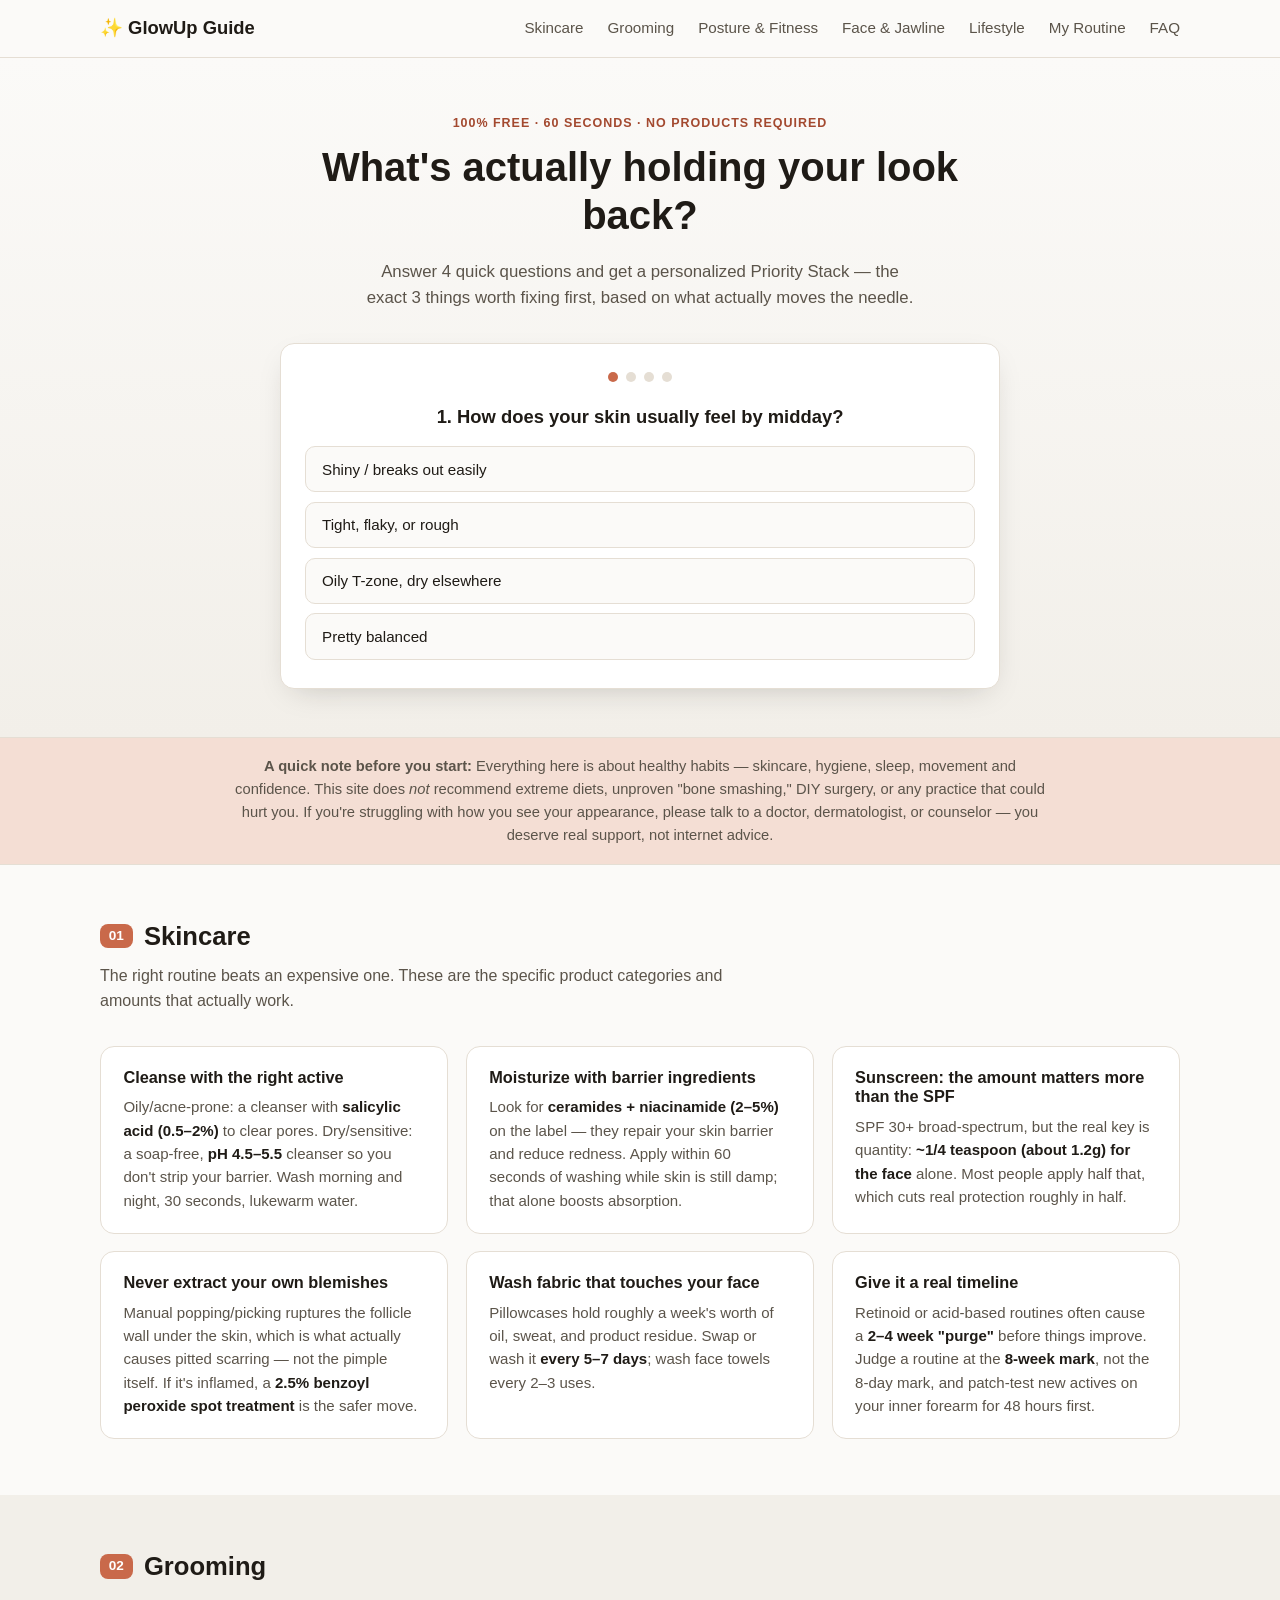
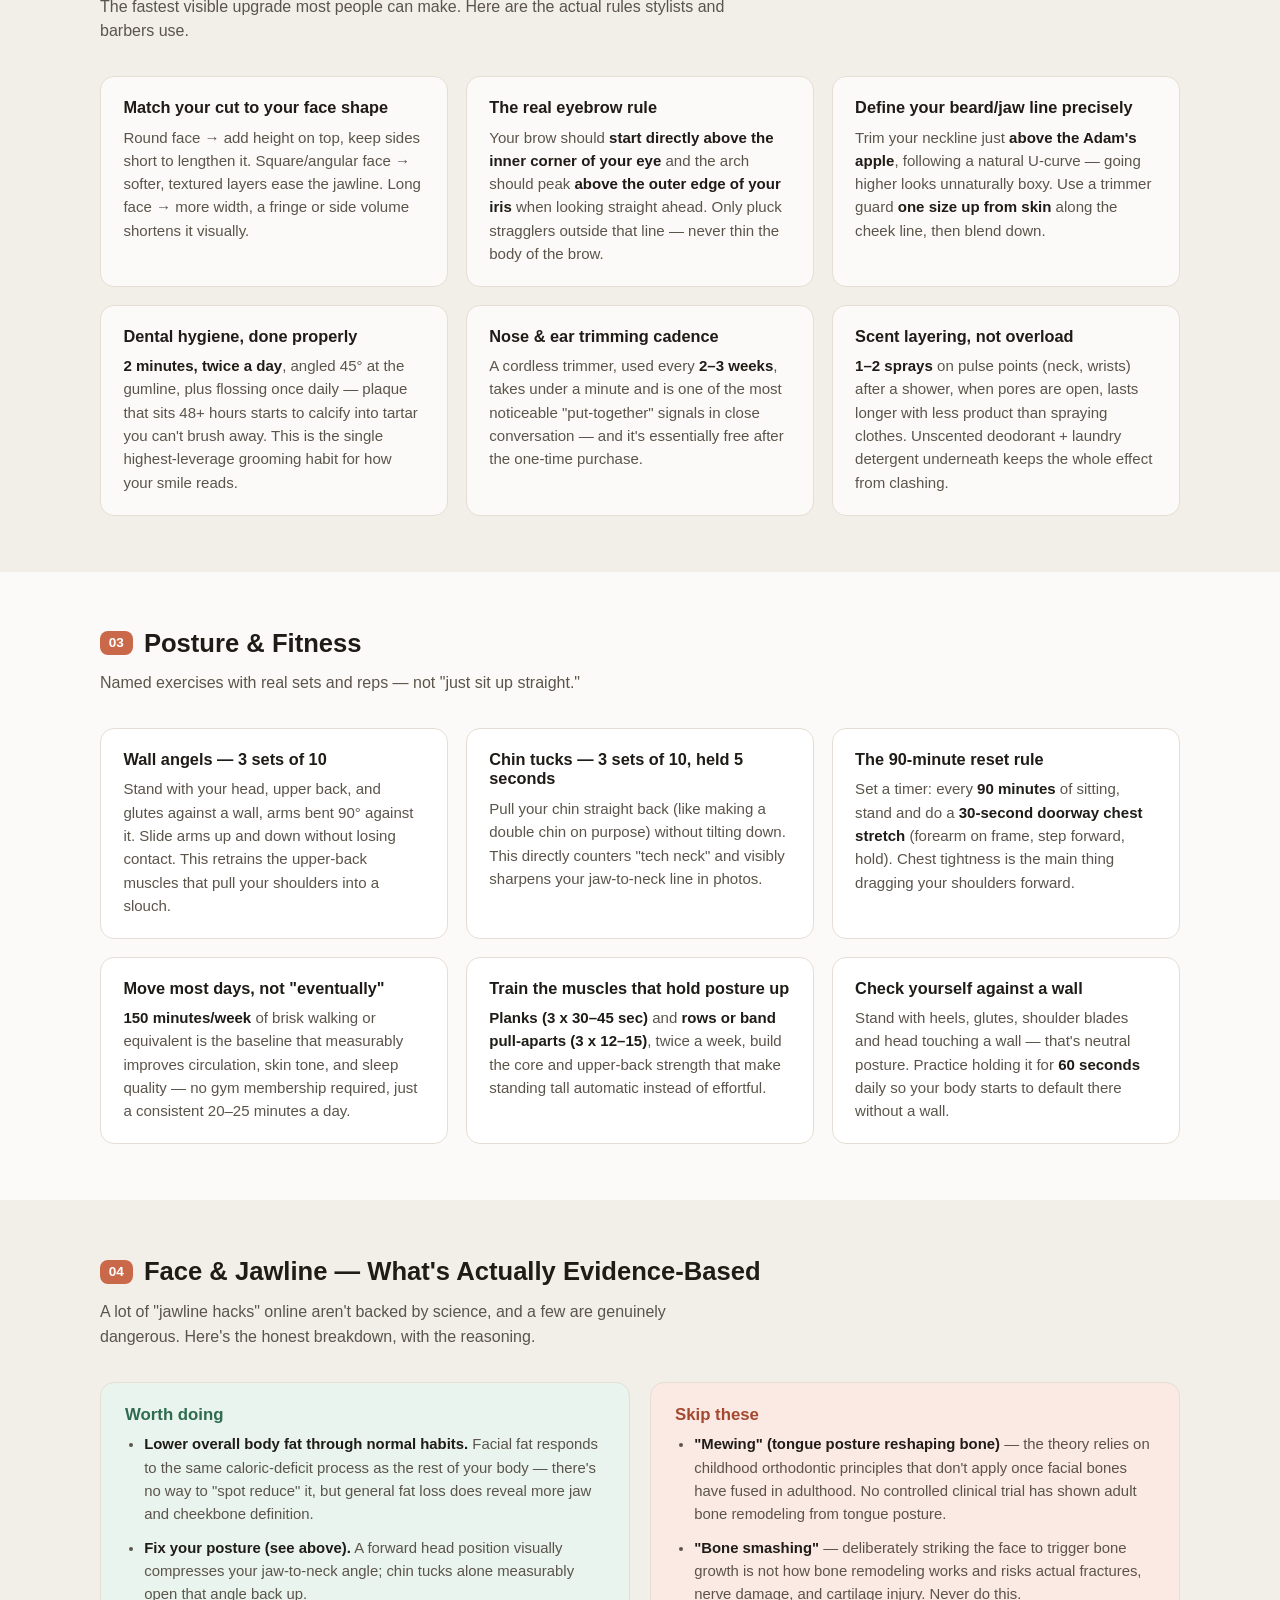
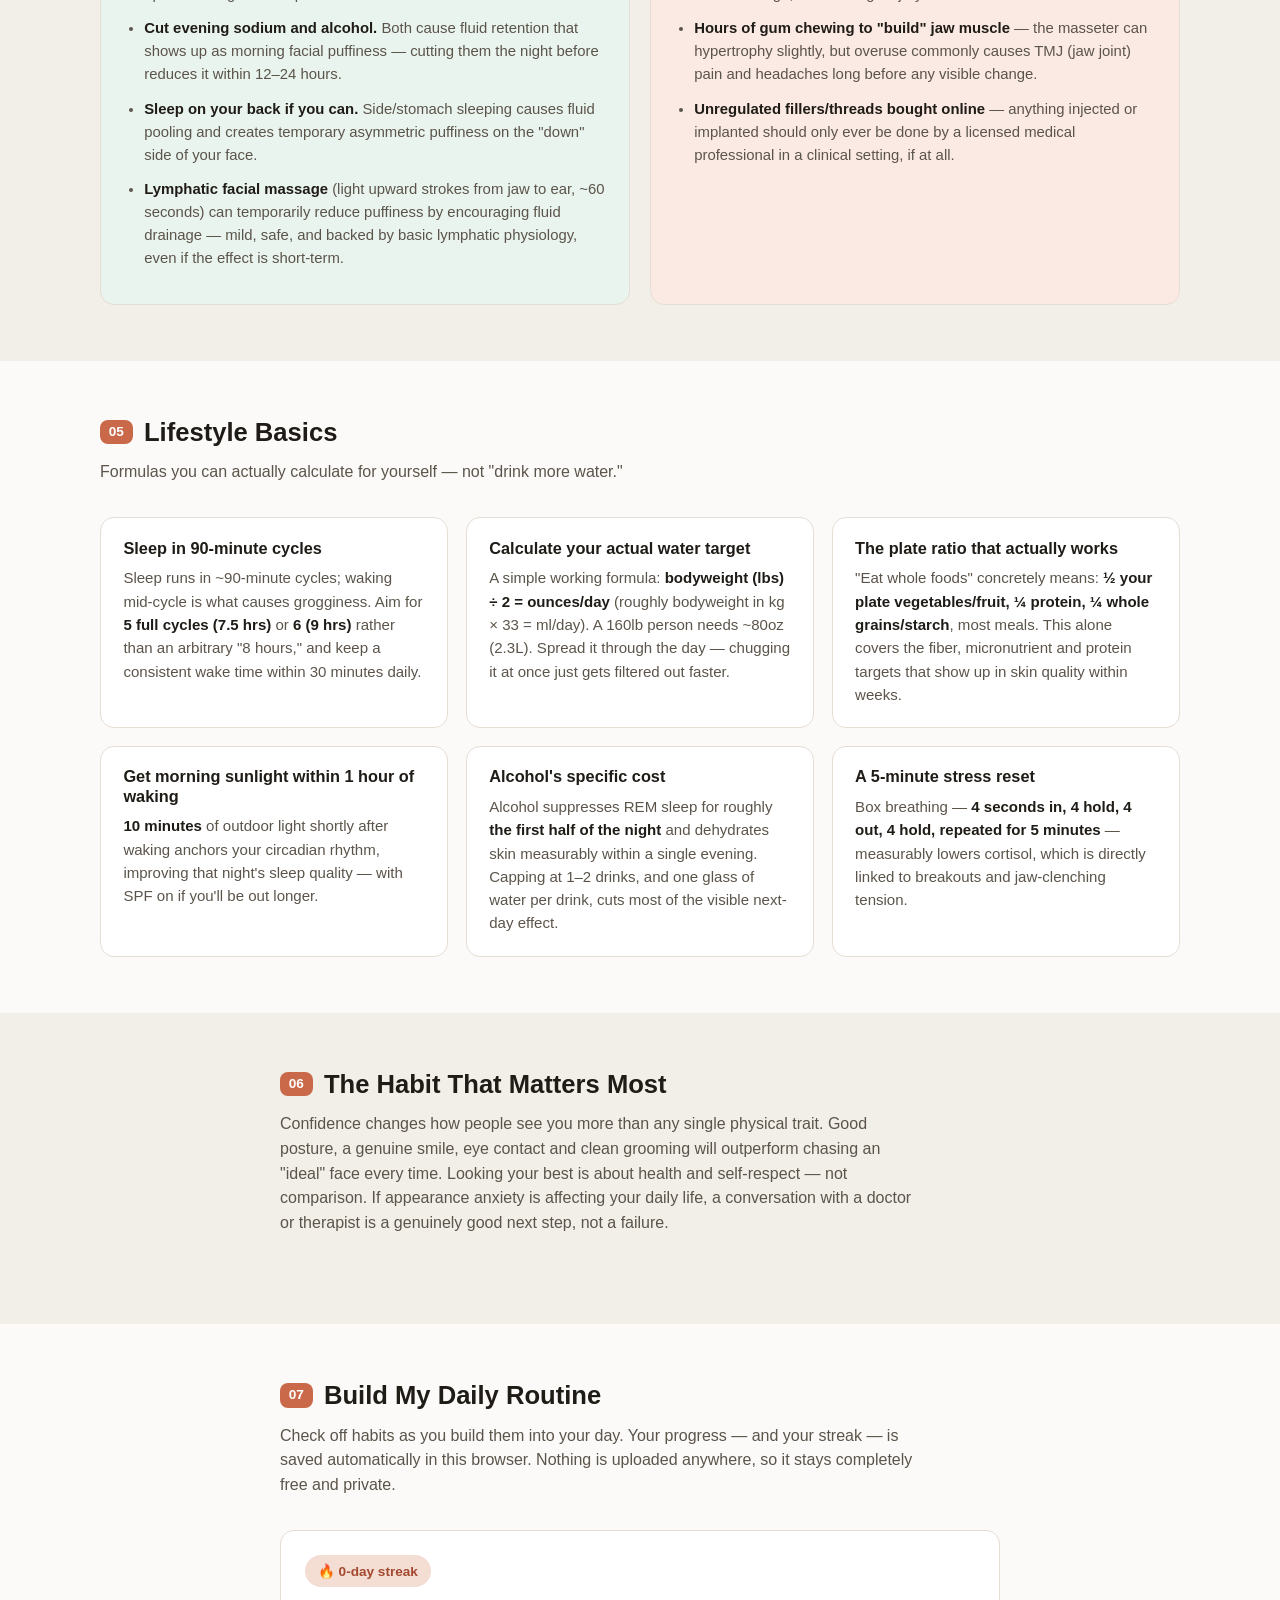
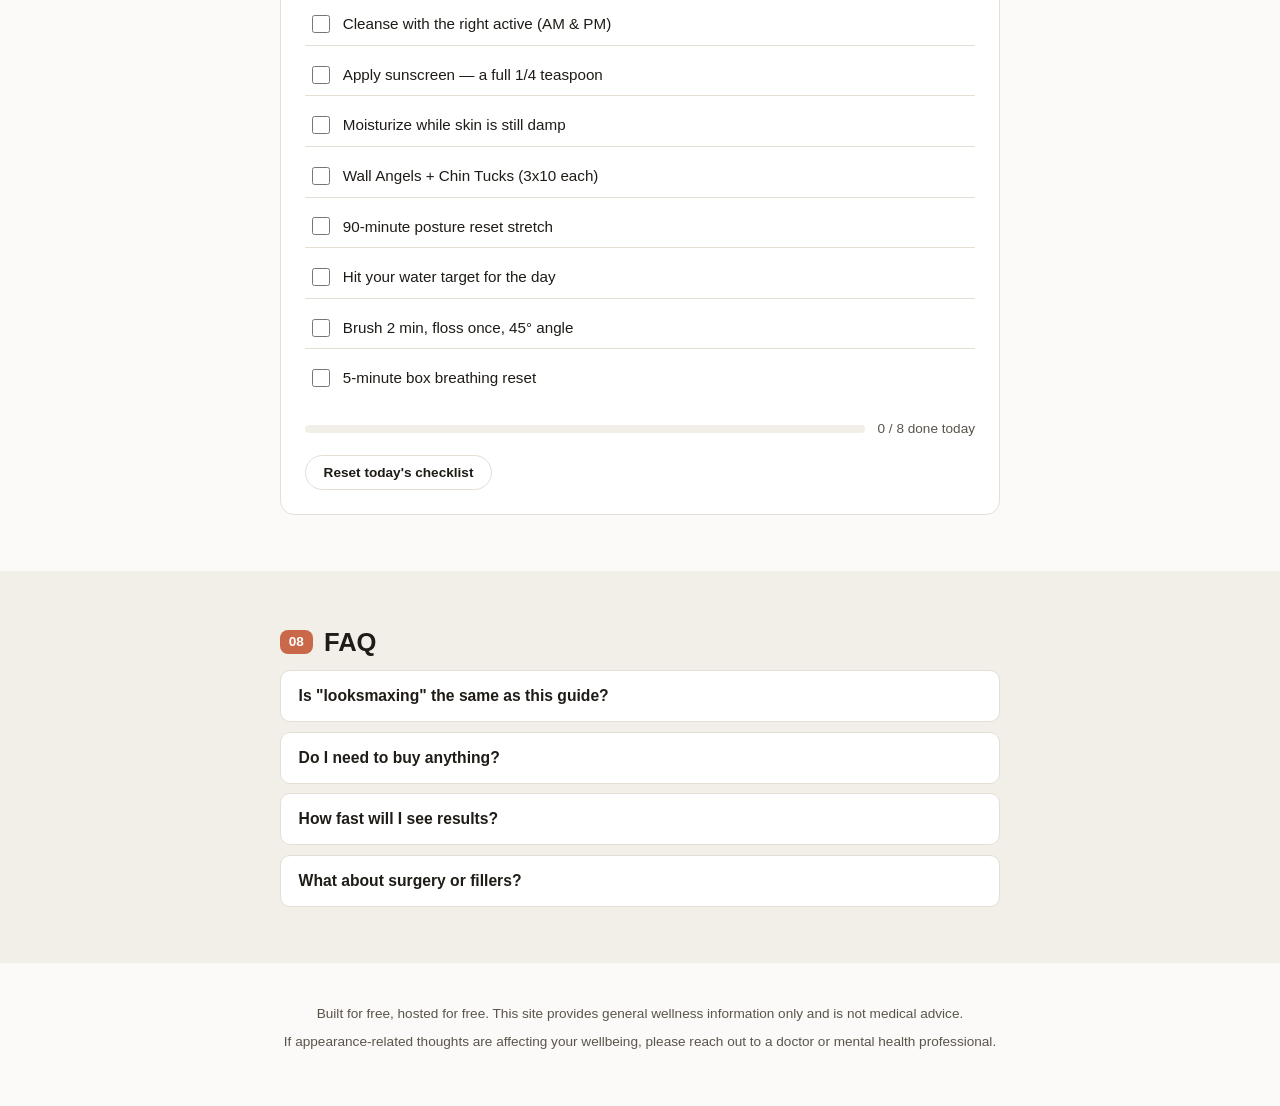
==== index.html @ e0a56abf "Add free looksmaxing/self-improvement website Static site (no build step, no backend, no paid depend" ====
<!DOCTYPE html>
<html lang="en">
<head>
<meta charset="UTF-8">
<meta name="viewport" content="width=device-width, initial-scale=1.0">
<title>GlowUp Guide — Free, Evidence-Based Looksmaxing</title>
<meta name="description" content="A free, evidence-based guide to looking and feeling your best: specific skincare, grooming, posture, fitness and lifestyle protocols — no products or purchases required.">
<link rel="icon" href="data:image/svg+xml,<svg xmlns=%22http://www.w3.org/2000/svg%22 viewBox=%220 0 100 100%22><text y=%22.9em%22 font-size=%2290%22>✨</text></svg>">
<link rel="stylesheet" href="styles.css">
</head>
<body>

<header class="site-header">
  <nav class="nav-wrap">
    <a href="#top" class="brand">✨ GlowUp Guide</a>
    <button class="nav-toggle" id="navToggle" aria-label="Toggle menu" aria-expanded="false">
      <span></span><span></span><span></span>
    </button>
    <ul class="nav-links" id="navLinks">
      <li><a href="#skincare">Skincare</a></li>
      <li><a href="#grooming">Grooming</a></li>
      <li><a href="#fitness">Posture &amp; Fitness</a></li>
      <li><a href="#face">Face &amp; Jawline</a></li>
      <li><a href="#lifestyle">Lifestyle</a></li>
      <li><a href="#routine">My Routine</a></li>
      <li><a href="#faq">FAQ</a></li>
    </ul>
  </nav>
</header>

<main id="top">

  <!-- HOOK: interactive assessment, first thing visitors see -->
  <section class="hero">
    <div class="hero-inner">
      <p class="eyebrow">100% free · 60 seconds · no products required</p>
      <h1>What's actually holding your look back?</h1>
      <p class="lead">
        Answer 4 quick questions and get a personalized Priority Stack — the exact
        3 things worth fixing first, based on what actually moves the needle.
      </p>

      <div class="quiz-card" id="quizCard">

        <div id="quizQuestions">
          <div class="quiz-progress" id="quizProgress">
            <span class="dot" data-dot="0"></span>
            <span class="dot" data-dot="1"></span>
            <span class="dot" data-dot="2"></span>
            <span class="dot" data-dot="3"></span>
          </div>

          <div class="quiz-question" data-q="0">
            <h2>1. How does your skin usually feel by midday?</h2>
            <div class="quiz-options" data-key="skin">
              <button data-value="oily">Shiny / breaks out easily</button>
              <button data-value="dry">Tight, flaky, or rough</button>
              <button data-value="combo">Oily T-zone, dry elsewhere</button>
              <button data-value="normal">Pretty balanced</button>
            </div>
          </div>

          <div class="quiz-question hidden" data-q="1">
            <h2>2. What bugs you most when you see a photo of yourself?</h2>
            <div class="quiz-options" data-key="concern">
              <button data-value="skin">My skin texture / breakouts</button>
              <button data-value="posture">My posture / how I'm standing</button>
              <button data-value="grooming">My hair, brows, or facial hair</button>
              <button data-value="energy">I just look tired</button>
            </div>
          </div>

          <div class="quiz-question hidden" data-q="2">
            <h2>3. Average hours of sleep on a normal night?</h2>
            <div class="quiz-options" data-key="sleep">
              <button data-value="low">Under 6</button>
              <button data-value="mid">6–7</button>
              <button data-value="good">7–9</button>
              <button data-value="over">9+</button>
            </div>
          </div>

          <div class="quiz-question hidden" data-q="3">
            <h2>4. How much plain water do you drink daily?</h2>
            <div class="quiz-options" data-key="water">
              <button data-value="low">Barely any / mostly coffee &amp; soda</button>
              <button data-value="mid">A few glasses</button>
              <button data-value="good">Around 2–3 liters</button>
              <button data-value="unsure">Honestly not sure</button>
            </div>
          </div>
        </div>

        <div class="quiz-result hidden" id="quizResult">
          <p class="eyebrow">Your Priority Stack</p>
          <h2 id="resultHeadline">Here's where to start</h2>
          <ol id="resultList" class="result-list"></ol>
          <div class="hero-actions">
            <button class="btn btn-ghost small" id="retakeQuiz">Retake assessment</button>
          </div>
        </div>

      </div>
    </div>
  </section>

  <section class="safety-banner">
    <div class="safety-inner">
      <strong>A quick note before you start:</strong>
      Everything here is about healthy habits — skincare, hygiene, sleep, movement and confidence.
      This site does <em>not</em> recommend extreme diets, unproven "bone smashing," DIY surgery,
      or any practice that could hurt you. If you're struggling with how you see your appearance,
      please talk to a doctor, dermatologist, or counselor — you deserve real support, not internet advice.
    </div>
  </section>

  <section class="category" id="skincare">
    <div class="category-inner">
      <h2><span class="tag">01</span> Skincare</h2>
      <p class="category-intro">The right routine beats an expensive one. These are the specific product categories and amounts that actually work.</p>
      <div class="card-grid">
        <article class="card">
          <h3>Cleanse with the right active</h3>
          <p>Oily/acne-prone: a cleanser with <strong>salicylic acid (0.5–2%)</strong> to clear pores. Dry/sensitive: a soap-free, <strong>pH 4.5–5.5</strong> cleanser so you don't strip your barrier. Wash morning and night, 30 seconds, lukewarm water.</p>
        </article>
        <article class="card">
          <h3>Moisturize with barrier ingredients</h3>
          <p>Look for <strong>ceramides + niacinamide (2–5%)</strong> on the label — they repair your skin barrier and reduce redness. Apply within 60 seconds of washing while skin is still damp; that alone boosts absorption.</p>
        </article>
        <article class="card">
          <h3>Sunscreen: the amount matters more than the SPF</h3>
          <p>SPF 30+ broad-spectrum, but the real key is quantity: <strong>~1/4 teaspoon (about 1.2g) for the face</strong> alone. Most people apply half that, which cuts real protection roughly in half.</p>
        </article>
        <article class="card">
          <h3>Never extract your own blemishes</h3>
          <p>Manual popping/picking ruptures the follicle wall under the skin, which is what actually causes pitted scarring — not the pimple itself. If it's inflamed, a <strong>2.5% benzoyl peroxide spot treatment</strong> is the safer move.</p>
        </article>
        <article class="card">
          <h3>Wash fabric that touches your face</h3>
          <p>Pillowcases hold roughly a week's worth of oil, sweat, and product residue. Swap or wash it <strong>every 5–7 days</strong>; wash face towels every 2–3 uses.</p>
        </article>
        <article class="card">
          <h3>Give it a real timeline</h3>
          <p>Retinoid or acid-based routines often cause a <strong>2–4 week "purge"</strong> before things improve. Judge a routine at the <strong>8-week mark</strong>, not the 8-day mark, and patch-test new actives on your inner forearm for 48 hours first.</p>
        </article>
      </div>
    </div>
  </section>

  <section class="category alt" id="grooming">
    <div class="category-inner">
      <h2><span class="tag">02</span> Grooming</h2>
      <p class="category-intro">The fastest visible upgrade most people can make. Here are the actual rules stylists and barbers use.</p>
      <div class="card-grid">
        <article class="card">
          <h3>Match your cut to your face shape</h3>
          <p>Round face → add height on top, keep sides short to lengthen it. Square/angular face → softer, textured layers ease the jawline. Long face → more width, a fringe or side volume shortens it visually.</p>
        </article>
        <article class="card">
          <h3>The real eyebrow rule</h3>
          <p>Your brow should <strong>start directly above the inner corner of your eye</strong> and the arch should peak <strong>above the outer edge of your iris</strong> when looking straight ahead. Only pluck stragglers outside that line — never thin the body of the brow.</p>
        </article>
        <article class="card">
          <h3>Define your beard/jaw line precisely</h3>
          <p>Trim your neckline just <strong>above the Adam's apple</strong>, following a natural U-curve — going higher looks unnaturally boxy. Use a trimmer guard <strong>one size up from skin</strong> along the cheek line, then blend down.</p>
        </article>
        <article class="card">
          <h3>Dental hygiene, done properly</h3>
          <p><strong>2 minutes, twice a day</strong>, angled 45° at the gumline, plus flossing once daily — plaque that sits 48+ hours starts to calcify into tartar you can't brush away. This is the single highest-leverage grooming habit for how your smile reads.</p>
        </article>
        <article class="card">
          <h3>Nose &amp; ear trimming cadence</h3>
          <p>A cordless trimmer, used every <strong>2–3 weeks</strong>, takes under a minute and is one of the most noticeable "put-together" signals in close conversation — and it's essentially free after the one-time purchase.</p>
        </article>
        <article class="card">
          <h3>Scent layering, not overload</h3>
          <p><strong>1–2 sprays</strong> on pulse points (neck, wrists) after a shower, when pores are open, lasts longer with less product than spraying clothes. Unscented deodorant + laundry detergent underneath keeps the whole effect from clashing.</p>
        </article>
      </div>
    </div>
  </section>

  <section class="category" id="fitness">
    <div class="category-inner">
      <h2><span class="tag">03</span> Posture &amp; Fitness</h2>
      <p class="category-intro">Named exercises with real sets and reps — not "just sit up straight."</p>
      <div class="card-grid">
        <article class="card">
          <h3>Wall angels — 3 sets of 10</h3>
          <p>Stand with your head, upper back, and glutes against a wall, arms bent 90° against it. Slide arms up and down without losing contact. This retrains the upper-back muscles that pull your shoulders into a slouch.</p>
        </article>
        <article class="card">
          <h3>Chin tucks — 3 sets of 10, held 5 seconds</h3>
          <p>Pull your chin straight back (like making a double chin on purpose) without tilting down. This directly counters "tech neck" and visibly sharpens your jaw-to-neck line in photos.</p>
        </article>
        <article class="card">
          <h3>The 90-minute reset rule</h3>
          <p>Set a timer: every <strong>90 minutes</strong> of sitting, stand and do a <strong>30-second doorway chest stretch</strong> (forearm on frame, step forward, hold). Chest tightness is the main thing dragging your shoulders forward.</p>
        </article>
        <article class="card">
          <h3>Move most days, not "eventually"</h3>
          <p><strong>150 minutes/week</strong> of brisk walking or equivalent is the baseline that measurably improves circulation, skin tone, and sleep quality — no gym membership required, just a consistent 20–25 minutes a day.</p>
        </article>
        <article name="core" class="card">
          <h3>Train the muscles that hold posture up</h3>
          <p><strong>Planks (3 x 30–45 sec)</strong> and <strong>rows or band pull-aparts (3 x 12–15)</strong>, twice a week, build the core and upper-back strength that make standing tall automatic instead of effortful.</p>
        </article>
        <article class="card">
          <h3>Check yourself against a wall</h3>
          <p>Stand with heels, glutes, shoulder blades and head touching a wall — that's neutral posture. Practice holding it for <strong>60 seconds</strong> daily so your body starts to default there without a wall.</p>
        </article>
      </div>
    </div>
  </section>

  <section class="category alt" id="face">
    <div class="category-inner">
      <h2><span class="tag">04</span> Face &amp; Jawline — What's Actually Evidence-Based</h2>
      <p class="category-intro">
        A lot of "jawline hacks" online aren't backed by science, and a few are genuinely dangerous. Here's the honest breakdown, with the reasoning.
      </p>
      <div class="two-col">
        <div class="pane good">
          <h3>Worth doing</h3>
          <ul>
            <li><strong>Lower overall body fat through normal habits.</strong> Facial fat responds to the same caloric-deficit process as the rest of your body — there's no way to "spot reduce" it, but general fat loss does reveal more jaw and cheekbone definition.</li>
            <li><strong>Fix your posture (see above).</strong> A forward head position visually compresses your jaw-to-neck angle; chin tucks alone measurably open that angle back up.</li>
            <li><strong>Cut evening sodium and alcohol.</strong> Both cause fluid retention that shows up as morning facial puffiness — cutting them the night before reduces it within 12–24 hours.</li>
            <li><strong>Sleep on your back if you can.</strong> Side/stomach sleeping causes fluid pooling and creates temporary asymmetric puffiness on the "down" side of your face.</li>
            <li><strong>Lymphatic facial massage</strong> (light upward strokes from jaw to ear, ~60 seconds) can temporarily reduce puffiness by encouraging fluid drainage — mild, safe, and backed by basic lymphatic physiology, even if the effect is short-term.</li>
          </ul>
        </div>
        <div class="pane caution">
          <h3>Skip these</h3>
          <ul>
            <li><strong>"Mewing" (tongue posture reshaping bone)</strong> — the theory relies on childhood orthodontic principles that don't apply once facial bones have fused in adulthood. No controlled clinical trial has shown adult bone remodeling from tongue posture.</li>
            <li><strong>"Bone smashing"</strong> — deliberately striking the face to trigger bone growth is not how bone remodeling works and risks actual fractures, nerve damage, and cartilage injury. Never do this.</li>
            <li><strong>Hours of gum chewing to "build" jaw muscle</strong> — the masseter can hypertrophy slightly, but overuse commonly causes TMJ (jaw joint) pain and headaches long before any visible change.</li>
            <li><strong>Unregulated fillers/threads bought online</strong> — anything injected or implanted should only ever be done by a licensed medical professional in a clinical setting, if at all.</li>
          </ul>
        </div>
      </div>
    </div>
  </section>

  <section class="category" id="lifestyle">
    <div class="category-inner">
      <h2><span class="tag">05</span> Lifestyle Basics</h2>
      <p class="category-intro">Formulas you can actually calculate for yourself — not "drink more water."</p>
      <div class="card-grid">
        <article class="card">
          <h3>Sleep in 90-minute cycles</h3>
          <p>Sleep runs in ~90-minute cycles; waking mid-cycle is what causes grogginess. Aim for <strong>5 full cycles (7.5 hrs)</strong> or <strong>6 (9 hrs)</strong> rather than an arbitrary "8 hours," and keep a consistent wake time within 30 minutes daily.</p>
        </article>
        <article class="card">
          <h3>Calculate your actual water target</h3>
          <p>A simple working formula: <strong>bodyweight (lbs) ÷ 2 = ounces/day</strong> (roughly bodyweight in kg × 33 = ml/day). A 160lb person needs ~80oz (2.3L). Spread it through the day — chugging it at once just gets filtered out faster.</p>
        </article>
        <article class="card">
          <h3>The plate ratio that actually works</h3>
          <p>"Eat whole foods" concretely means: <strong>½ your plate vegetables/fruit, ¼ protein, ¼ whole grains/starch</strong>, most meals. This alone covers the fiber, micronutrient and protein targets that show up in skin quality within weeks.</p>
        </article>
        <article class="card">
          <h3>Get morning sunlight within 1 hour of waking</h3>
          <p><strong>10 minutes</strong> of outdoor light shortly after waking anchors your circadian rhythm, improving that night's sleep quality — with SPF on if you'll be out longer.</p>
        </article>
        <article class="card">
          <h3>Alcohol's specific cost</h3>
          <p>Alcohol suppresses REM sleep for roughly <strong>the first half of the night</strong> and dehydrates skin measurably within a single evening. Capping at 1–2 drinks, and one glass of water per drink, cuts most of the visible next-day effect.</p>
        </article>
        <article class="card">
          <h3>A 5-minute stress reset</h3>
          <p>Box breathing — <strong>4 seconds in, 4 hold, 4 out, 4 hold, repeated for 5 minutes</strong> — measurably lowers cortisol, which is directly linked to breakouts and jaw-clenching tension.</p>
        </article>
      </div>
    </div>
  </section>

  <section class="category alt" id="confidence">
    <div class="category-inner narrow">
      <h2><span class="tag">06</span> The Habit That Matters Most</h2>
      <p class="category-intro">
        Confidence changes how people see you more than any single physical trait. Good posture, a genuine
        smile, eye contact and clean grooming will outperform chasing an "ideal" face every time. Looking
        your best is about health and self-respect — not comparison. If appearance anxiety is affecting your
        daily life, a conversation with a doctor or therapist is a genuinely good next step, not a failure.
      </p>
    </div>
  </section>

  <section class="category" id="routine">
    <div class="category-inner narrow">
      <h2><span class="tag">07</span> Build My Daily Routine</h2>
      <p class="category-intro">
        Check off habits as you build them into your day. Your progress — and your streak — is saved
        automatically in this browser. Nothing is uploaded anywhere, so it stays completely free and private.
      </p>
      <div class="routine-box">
        <div class="streak-badge" id="streakBadge">🔥 0-day streak</div>
        <ul id="routineList" class="routine-list"></ul>
        <div class="routine-progress">
          <div class="progress-bar"><div id="progressFill" class="progress-fill"></div></div>
          <span id="progressLabel">0 / 0 done today</span>
        </div>
        <button id="resetRoutine" class="btn btn-ghost small">Reset today's checklist</button>
      </div>
    </div>
  </section>

  <section class="category alt" id="faq">
    <div class="category-inner narrow">
      <h2><span class="tag">08</span> FAQ</h2>
      <div class="faq-list" id="faqList">
        <div class="faq-item">
          <button class="faq-question">Is "looksmaxing" the same as this guide?</button>
          <div class="faq-answer"><p>The term is often associated with extreme or unproven advice online. This guide only covers healthy, evidence-based habits — skincare, grooming, posture, fitness and lifestyle — with real mechanisms explained, and it explicitly skips anything risky or unsupported.</p></div>
        </div>
        <div class="faq-item">
          <button class="faq-question">Do I need to buy anything?</button>
          <div class="faq-answer"><p>No. Every recommendation here works with things most people already own, or costs close to nothing (a basic moisturizer, sunscreen, and a cheap trimmer go a long way — the ingredient names given are so you can pick any cheap product that contains them).</p></div>
        </div>
        <div class="faq-item">
          <button class="faq-question">How fast will I see results?</button>
          <div class="faq-answer"><p>Grooming changes (haircut, eyebrows, hygiene) are instant. Posture exercises show a visible difference in 2–3 weeks of daily practice. Skincare needs the full 8-week timeline mentioned above before judging it.</p></div>
        </div>
        <div class="faq-item">
          <button class="faq-question">What about surgery or fillers?</button>
          <div class="faq-answer"><p>This guide intentionally does not cover cosmetic procedures. Anything invasive is a medical decision — talk to a licensed, board-certified professional and take your time before deciding.</p></div>
        </div>
      </div>
    </div>
  </section>

</main>

<footer class="site-footer">
  <p>Built for free, hosted for free. This site provides general wellness information only and is not medical advice.</p>
  <p>If appearance-related thoughts are affecting your wellbeing, please reach out to a doctor or mental health professional.</p>
</footer>

<script src="script.js"></script>
</body>
</html>
---- styles.css ----
:root {
  --bg: #fbfaf8;
  --bg-alt: #f2efe9;
  --ink: #1f1b16;
  --ink-soft: #5b544a;
  --accent: #c9694a;
  --accent-dark: #a3492f;
  --accent-soft: #f4ded4;
  --good: #2f6b4f;
  --good-bg: #e9f4ee;
  --caution: #a3492f;
  --caution-bg: #fbeae4;
  --border: #e5ded4;
  --radius: 14px;
  --shadow: 0 10px 30px -14px rgba(31, 27, 22, 0.25);
  font-size: 16px;
}

* { box-sizing: border-box; }

html { scroll-behavior: smooth; }

body {
  margin: 0;
  font-family: -apple-system, BlinkMacSystemFont, "Segoe UI", Roboto, Helvetica, Arial, sans-serif;
  color: var(--ink);
  background: var(--bg);
  line-height: 1.55;
}

img { max-width: 100%; }

h1, h2, h3 { line-height: 1.2; margin: 0 0 0.5em; }

p { margin: 0 0 1em; }

a { color: var(--accent-dark); }

.hidden { display: none !important; }

/* Header */
.site-header {
  position: sticky;
  top: 0;
  z-index: 50;
  background: rgba(251, 250, 248, 0.92);
  backdrop-filter: blur(8px);
  border-bottom: 1px solid var(--border);
}

.nav-wrap {
  max-width: 1120px;
  margin: 0 auto;
  padding: 0.9rem 1.25rem;
  display: flex;
  align-items: center;
  justify-content: space-between;
}

.brand {
  font-weight: 700;
  font-size: 1.15rem;
  text-decoration: none;
  color: var(--ink);
}

.nav-links {
  list-style: none;
  display: flex;
  gap: 1.5rem;
  margin: 0;
  padding: 0;
}

.nav-links a {
  text-decoration: none;
  color: var(--ink-soft);
  font-weight: 500;
  font-size: 0.95rem;
}

.nav-links a:hover { color: var(--accent-dark); }

.nav-toggle {
  display: none;
  flex-direction: column;
  gap: 4px;
  background: none;
  border: none;
  cursor: pointer;
  padding: 6px;
}

.nav-toggle span {
  width: 22px;
  height: 2px;
  background: var(--ink);
  display: block;
}

/* Hero + Quiz */
.hero {
  padding: 3.5rem 1.25rem 3rem;
  background: linear-gradient(180deg, var(--bg) 0%, var(--bg-alt) 100%);
}

.hero-inner {
  max-width: 720px;
  margin: 0 auto;
  text-align: center;
}

.eyebrow {
  text-transform: uppercase;
  letter-spacing: 0.08em;
  font-size: 0.78rem;
  font-weight: 700;
  color: var(--accent-dark);
  margin-bottom: 0.6rem;
}

.hero h1 {
  font-size: clamp(1.7rem, 4.5vw, 2.5rem);
}

.lead {
  color: var(--ink-soft);
  font-size: 1.05rem;
  max-width: 560px;
  margin: 0 auto 2rem;
}

.quiz-card {
  background: #fff;
  border: 1px solid var(--border);
  border-radius: var(--radius);
  box-shadow: var(--shadow);
  padding: 1.75rem 1.5rem;
  text-align: left;
}

.quiz-progress {
  display: flex;
  gap: 8px;
  justify-content: center;
  margin-bottom: 1.5rem;
}

.quiz-progress .dot {
  width: 10px;
  height: 10px;
  border-radius: 50%;
  background: var(--border);
  transition: background 0.2s;
}

.quiz-progress .dot.active { background: var(--accent); }
.quiz-progress .dot.done { background: var(--good); }

.quiz-question h2 {
  font-size: 1.15rem;
  text-align: center;
  margin-bottom: 1.1rem;
}

.quiz-options {
  display: grid;
  gap: 0.6rem;
}

.quiz-options button {
  width: 100%;
  text-align: left;
  padding: 0.85rem 1rem;
  border-radius: 10px;
  border: 1.5px solid var(--border);
  background: var(--bg);
  font-size: 0.95rem;
  color: var(--ink);
  cursor: pointer;
  transition: border-color 0.15s, background 0.15s, transform 0.1s;
}

.quiz-options button:hover {
  border-color: var(--accent);
  background: var(--accent-soft);
}

.quiz-options button:active { transform: scale(0.99); }

.quiz-result { text-align: center; }

.quiz-result .eyebrow { margin-bottom: 0.3rem; }

.result-list {
  text-align: left;
  max-width: 520px;
  margin: 1.25rem auto 1.5rem;
  padding: 0;
  list-style: none;
  display: grid;
  gap: 0.75rem;
}

.result-list li {
  background: var(--bg-alt);
  border: 1px solid var(--border);
  border-radius: 10px;
  padding: 0.9rem 1rem;
}

.result-list li strong { display: block; margin-bottom: 0.2rem; }

.result-list li a {
  font-size: 0.88rem;
  font-weight: 600;
  text-decoration: none;
}

.hero-actions {
  display: flex;
  gap: 0.75rem;
  justify-content: center;
  flex-wrap: wrap;
}

.btn {
  display: inline-block;
  padding: 0.75rem 1.4rem;
  border-radius: 999px;
  font-weight: 600;
  font-size: 0.95rem;
  text-decoration: none;
  border: 1.5px solid transparent;
  cursor: pointer;
}

.btn-primary {
  background: var(--accent);
  color: #fff;
}

.btn-primary:hover { background: var(--accent-dark); }

.btn-ghost {
  background: transparent;
  color: var(--ink);
  border-color: var(--border);
}

.btn-ghost:hover { border-color: var(--accent); color: var(--accent-dark); }

.btn.small { padding: 0.55rem 1.1rem; font-size: 0.85rem; }

/* Safety banner */
.safety-banner {
  background: var(--accent-soft);
  border-top: 1px solid var(--border);
  border-bottom: 1px solid var(--border);
}

.safety-inner {
  max-width: 860px;
  margin: 0 auto;
  padding: 1.1rem 1.25rem;
  font-size: 0.92rem;
  color: var(--ink-soft);
  text-align: center;
}

/* Category sections */
.category { padding: 3.5rem 1.25rem; }
.category.alt { background: var(--bg-alt); }

.category-inner { max-width: 1080px; margin: 0 auto; }
.category-inner.narrow { max-width: 720px; }

.category h2 {
  font-size: 1.6rem;
  display: flex;
  align-items: center;
  gap: 0.7rem;
}

.tag {
  font-size: 0.85rem;
  font-weight: 700;
  color: #fff;
  background: var(--accent);
  border-radius: 8px;
  padding: 0.25rem 0.55rem;
}

.category-intro {
  color: var(--ink-soft);
  max-width: 640px;
  margin-bottom: 2rem;
}

.card-grid {
  display: grid;
  grid-template-columns: repeat(auto-fit, minmax(260px, 1fr));
  gap: 1.1rem;
}

.card {
  background: #fff;
  border: 1px solid var(--border);
  border-radius: var(--radius);
  padding: 1.3rem 1.4rem;
}

.category.alt .card { background: var(--bg); }

.card h3 { font-size: 1.02rem; margin-bottom: 0.5rem; }
.card p { color: var(--ink-soft); font-size: 0.94rem; margin: 0; }
.card p strong { color: var(--ink); }

/* Two column good/caution panel */
.two-col {
  display: grid;
  grid-template-columns: 1fr 1fr;
  gap: 1.25rem;
}

.pane {
  border-radius: var(--radius);
  padding: 1.4rem 1.5rem;
  border: 1px solid var(--border);
}

.pane.good { background: var(--good-bg); }
.pane.caution { background: var(--caution-bg); }

.pane h3 { font-size: 1.05rem; }
.pane.good h3 { color: var(--good); }
.pane.caution h3 { color: var(--caution); }

.pane ul { margin: 0; padding-left: 1.2rem; }
.pane li { margin-bottom: 0.7rem; font-size: 0.93rem; color: var(--ink-soft); }
.pane li strong { color: var(--ink); }

/* Routine */
.routine-box {
  background: #fff;
  border: 1px solid var(--border);
  border-radius: var(--radius);
  padding: 1.5rem;
}

.streak-badge {
  display: inline-block;
  font-size: 0.85rem;
  font-weight: 700;
  background: var(--accent-soft);
  color: var(--accent-dark);
  padding: 0.35rem 0.8rem;
  border-radius: 999px;
  margin-bottom: 1rem;
}

.routine-list {
  list-style: none;
  margin: 0 0 1.2rem;
  padding: 0;
  display: grid;
  gap: 0.5rem;
}

.routine-list li {
  display: flex;
  align-items: center;
  gap: 0.6rem;
  padding: 0.55rem 0.2rem;
  border-bottom: 1px solid var(--border);
  font-size: 0.95rem;
}

.routine-list li:last-child { border-bottom: none; }

.routine-list input { width: 18px; height: 18px; accent-color: var(--accent); }

.routine-list li.checked span { color: var(--ink-soft); text-decoration: line-through; }

.routine-progress {
  display: flex;
  align-items: center;
  gap: 0.8rem;
  margin-bottom: 1rem;
}

.progress-bar {
  flex: 1;
  height: 8px;
  background: var(--bg-alt);
  border-radius: 999px;
  overflow: hidden;
}

.progress-fill {
  height: 100%;
  width: 0%;
  background: var(--accent);
  transition: width 0.25s ease;
}

#progressLabel { font-size: 0.85rem; color: var(--ink-soft); white-space: nowrap; }

/* FAQ */
.faq-list { display: grid; gap: 0.6rem; }

.faq-item {
  background: #fff;
  border: 1px solid var(--border);
  border-radius: 10px;
  overflow: hidden;
}

.faq-question {
  width: 100%;
  text-align: left;
  background: none;
  border: none;
  padding: 1rem 1.1rem;
  font-size: 0.98rem;
  font-weight: 600;
  cursor: pointer;
  color: var(--ink);
}

.faq-answer {
  max-height: 0;
  overflow: hidden;
  transition: max-height 0.25s ease;
  padding: 0 1.1rem;
}

.faq-answer p { color: var(--ink-soft); font-size: 0.93rem; margin: 0 0 1rem; }

.faq-item.open .faq-answer { max-height: 220px; }

/* Footer */
.site-footer {
  text-align: center;
  padding: 2.5rem 1.25rem 3rem;
  color: var(--ink-soft);
  font-size: 0.85rem;
}

.site-footer p { margin: 0 0 0.4rem; }

/* Responsive */
@media (max-width: 760px) {
  .nav-toggle { display: flex; }
  .nav-links {
    position: absolute;
    top: 100%;
    left: 0;
    right: 0;
    background: var(--bg);
    flex-direction: column;
    padding: 1rem 1.25rem;
    border-bottom: 1px solid var(--border);
    display: none;
    gap: 0.9rem;
  }
  .nav-links.open { display: flex; }
  .two-col { grid-template-columns: 1fr; }
}

@media (prefers-color-scheme: dark) {
  :root {
    --bg: #17140f;
    --bg-alt: #1f1b15;
    --ink: #f2ede4;
    --ink-soft: #b8ada0;
    --accent: #e08a67;
    --accent-dark: #f0a480;
    --accent-soft: #3a2620;
    --good: #7fd1a8;
    --good-bg: #16261e;
    --caution: #f0a480;
    --caution-bg: #2e1c16;
    --border: #332c23;
    --shadow: 0 10px 30px -14px rgba(0, 0, 0, 0.6);
  }
  .quiz-card, .card, .routine-box, .faq-item { background: #1c1812; }
  .category.alt .card { background: #17140f; }
  .btn-primary { color: #17140f; }
}
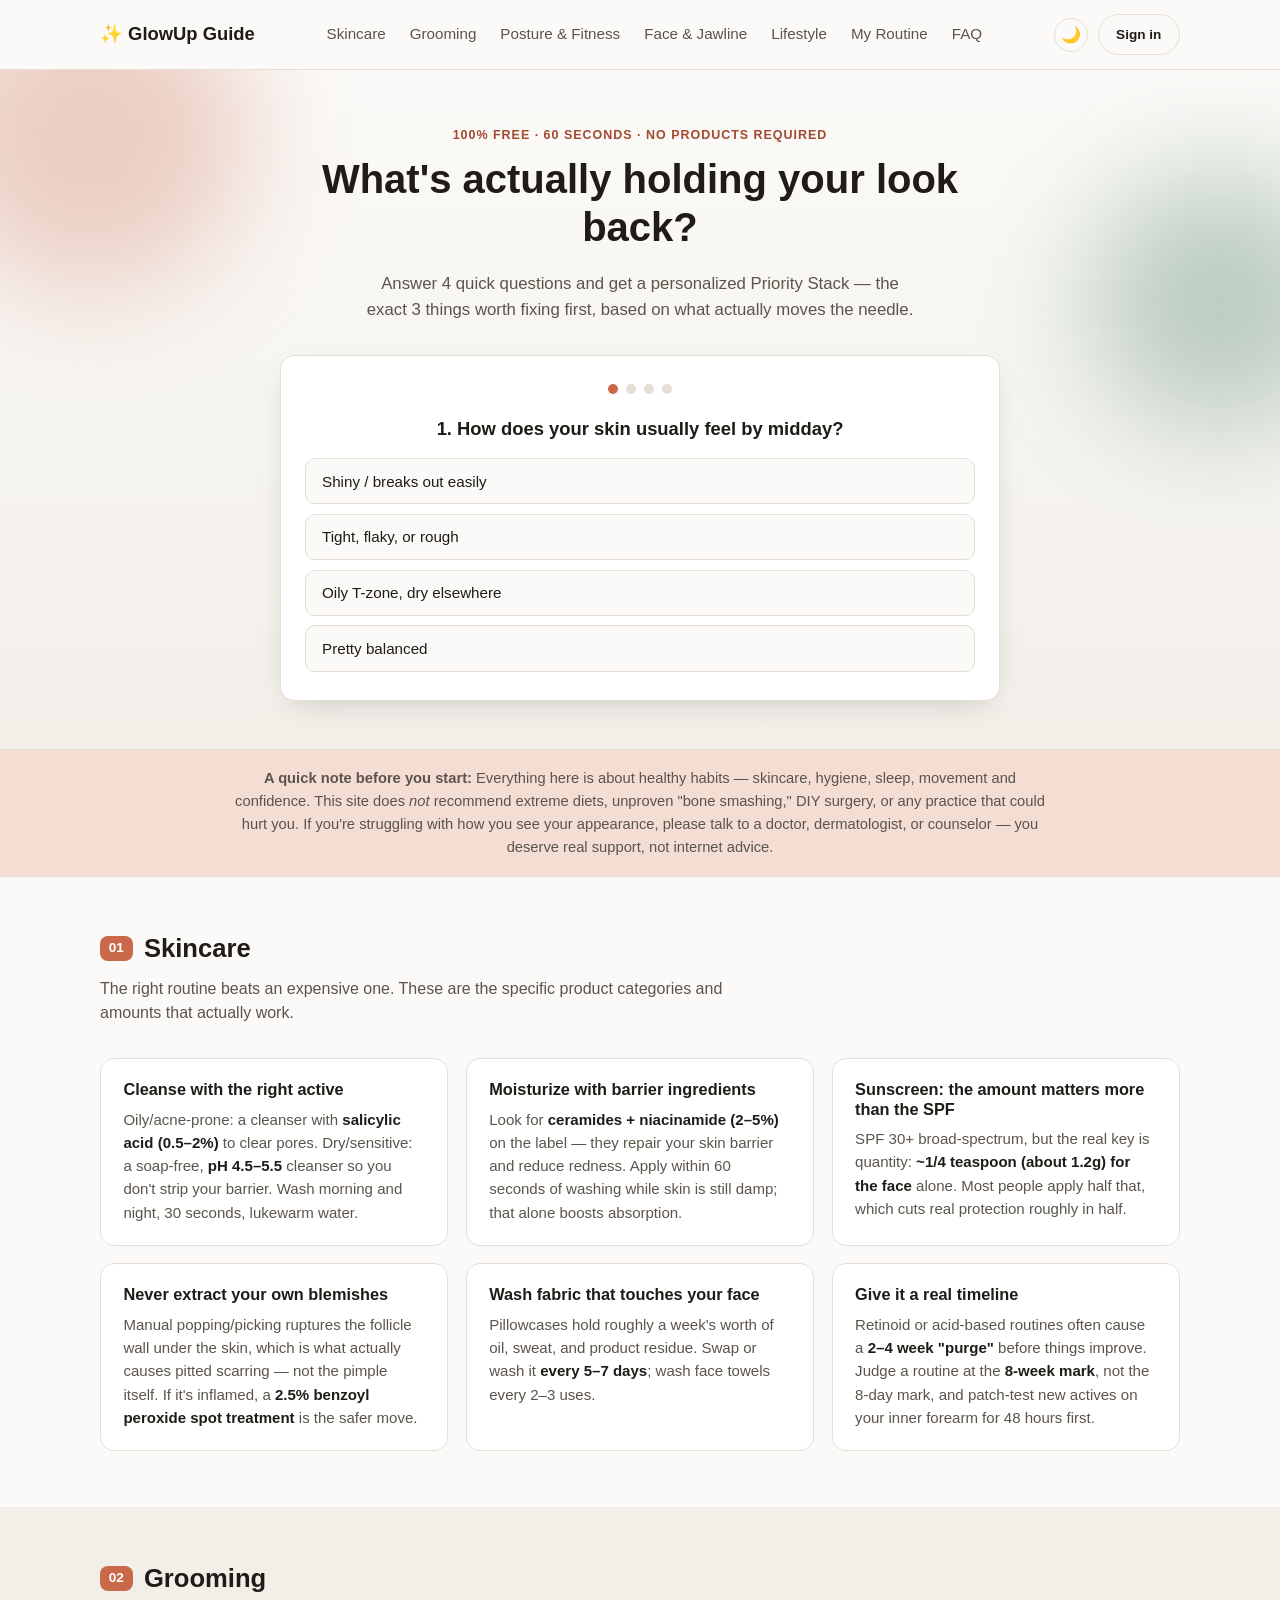
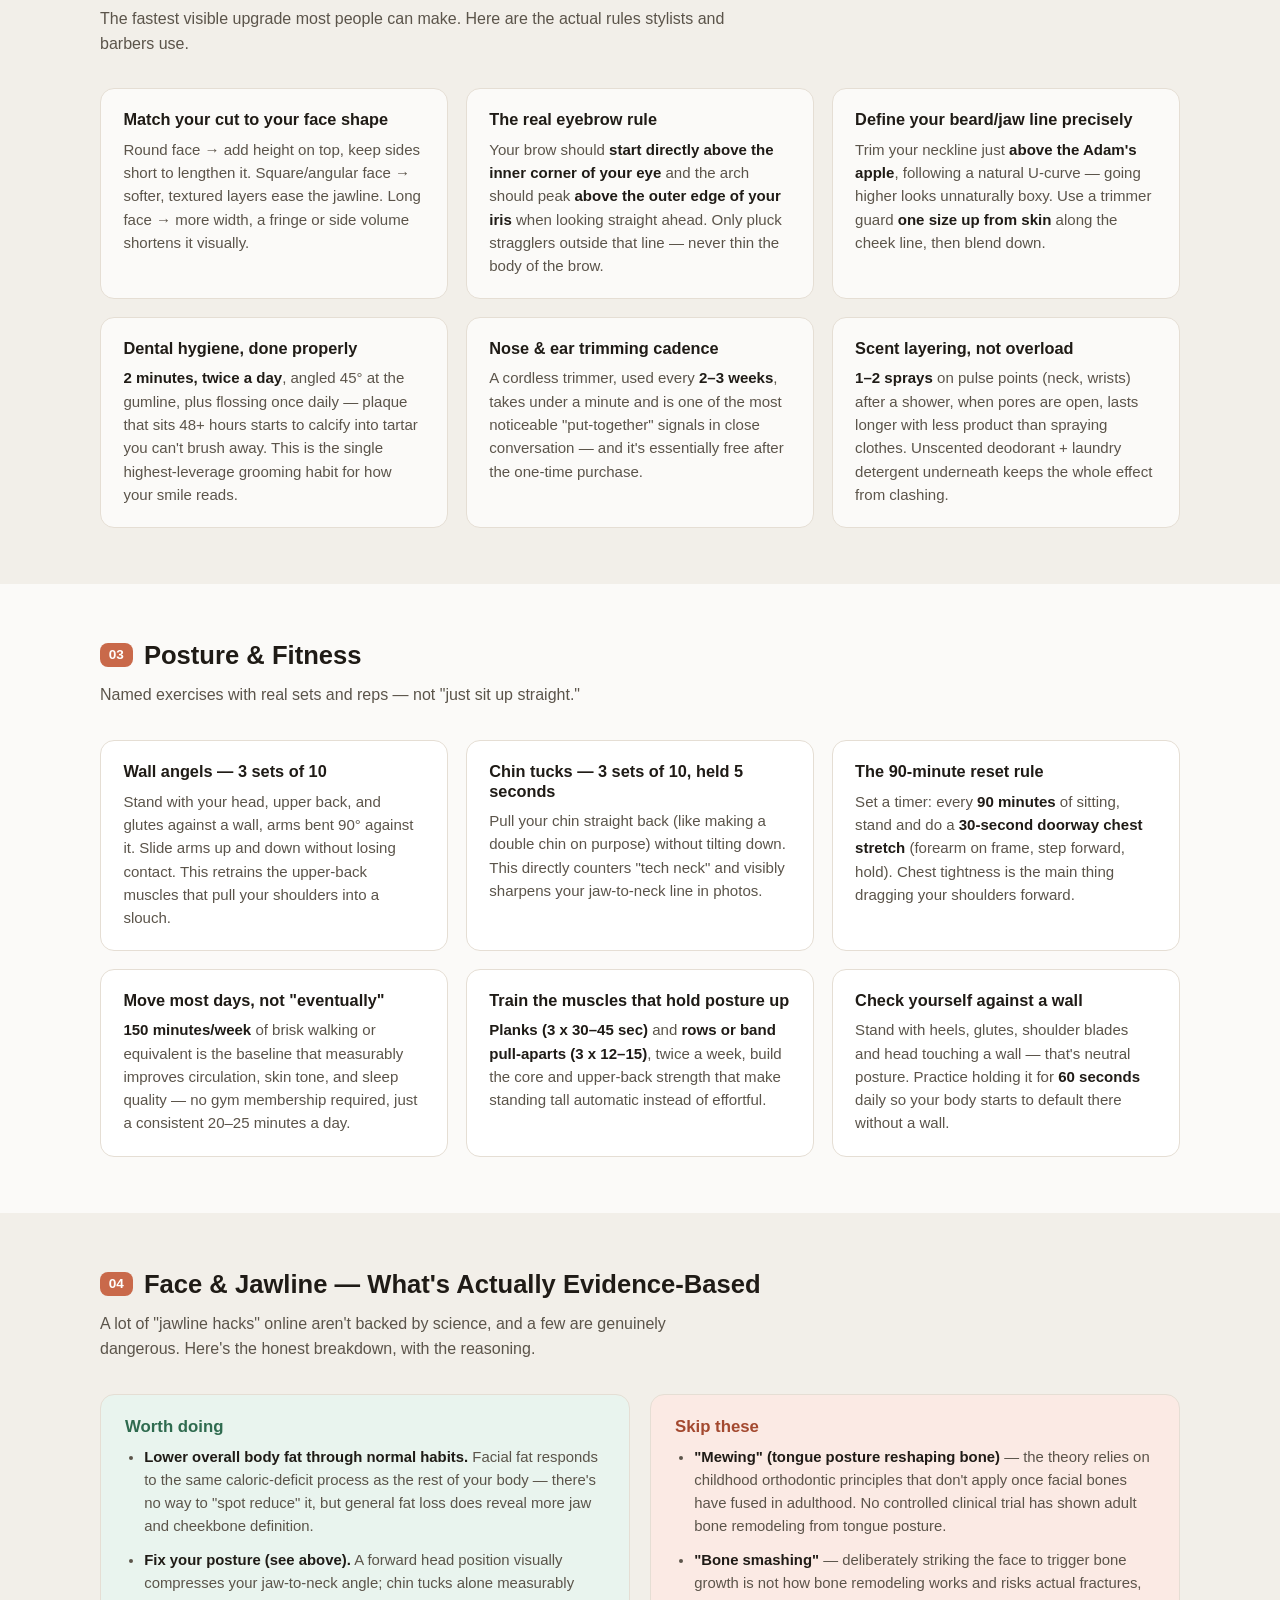
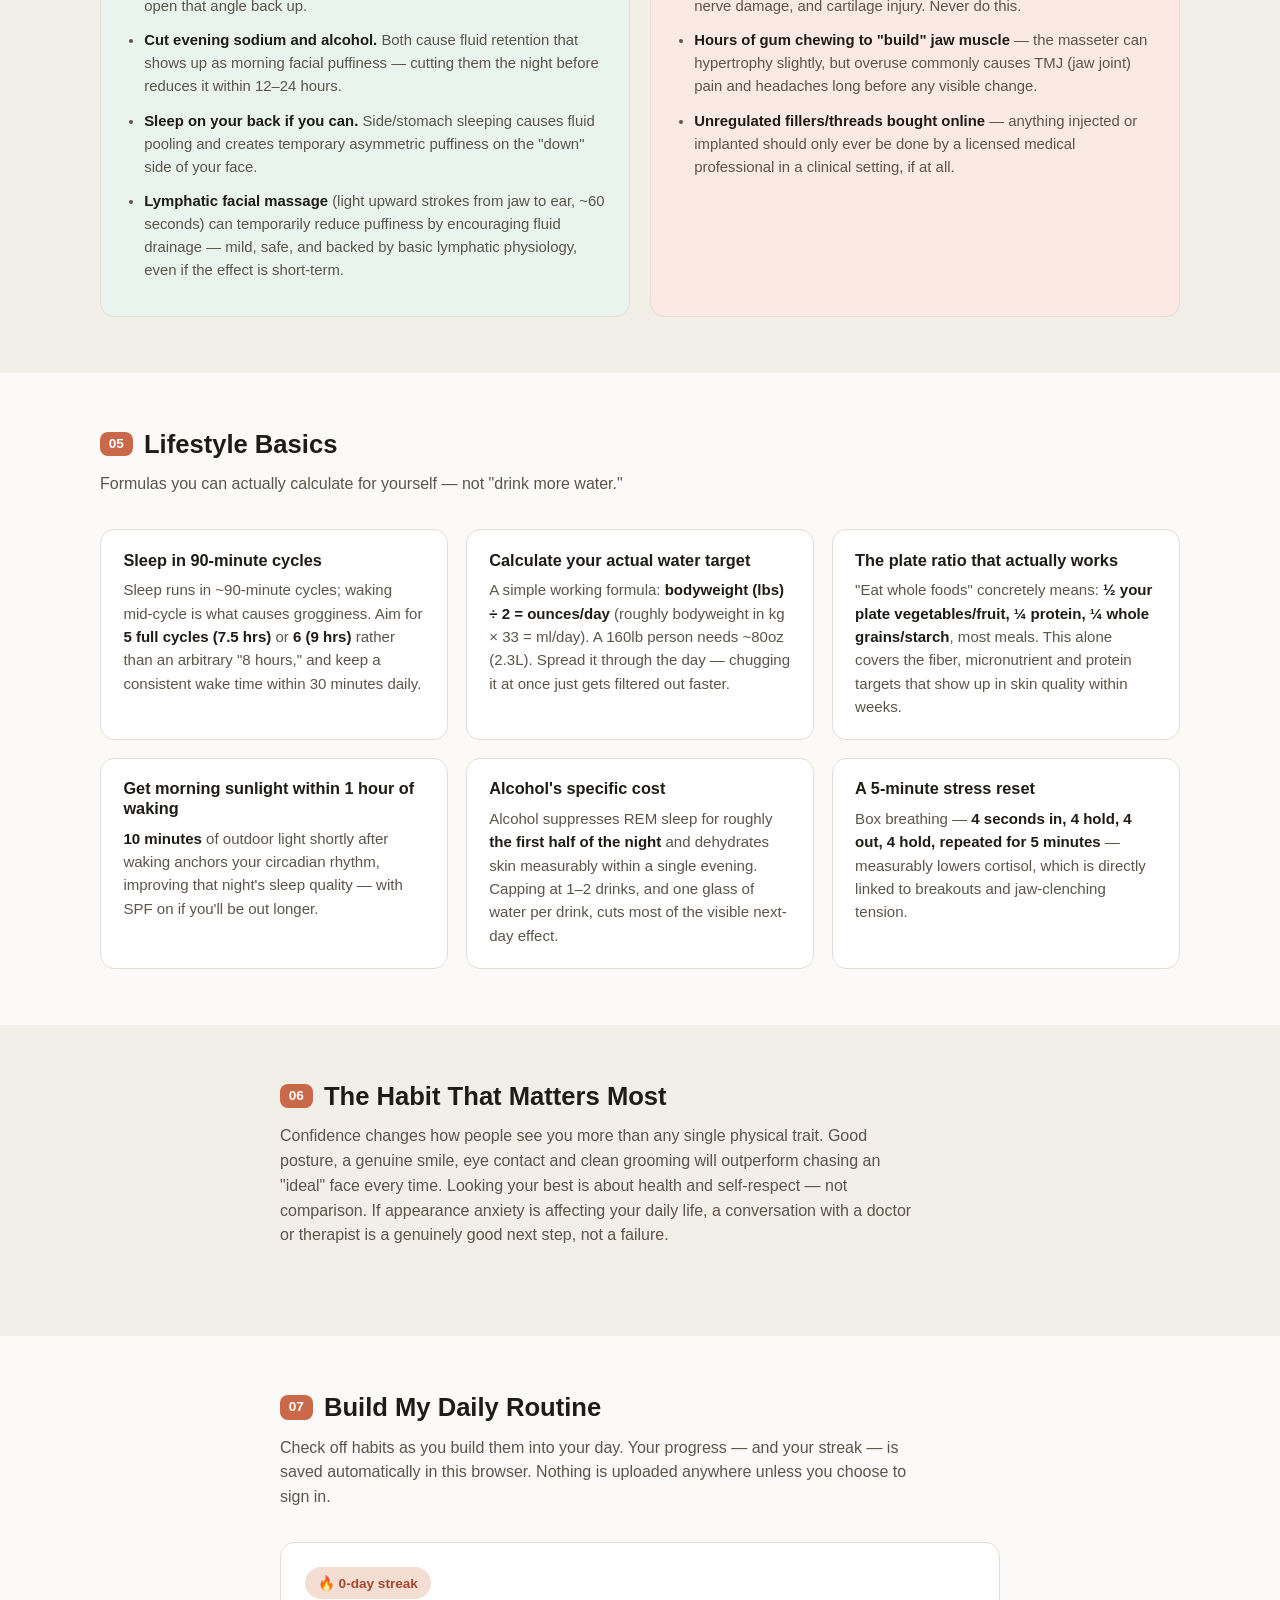
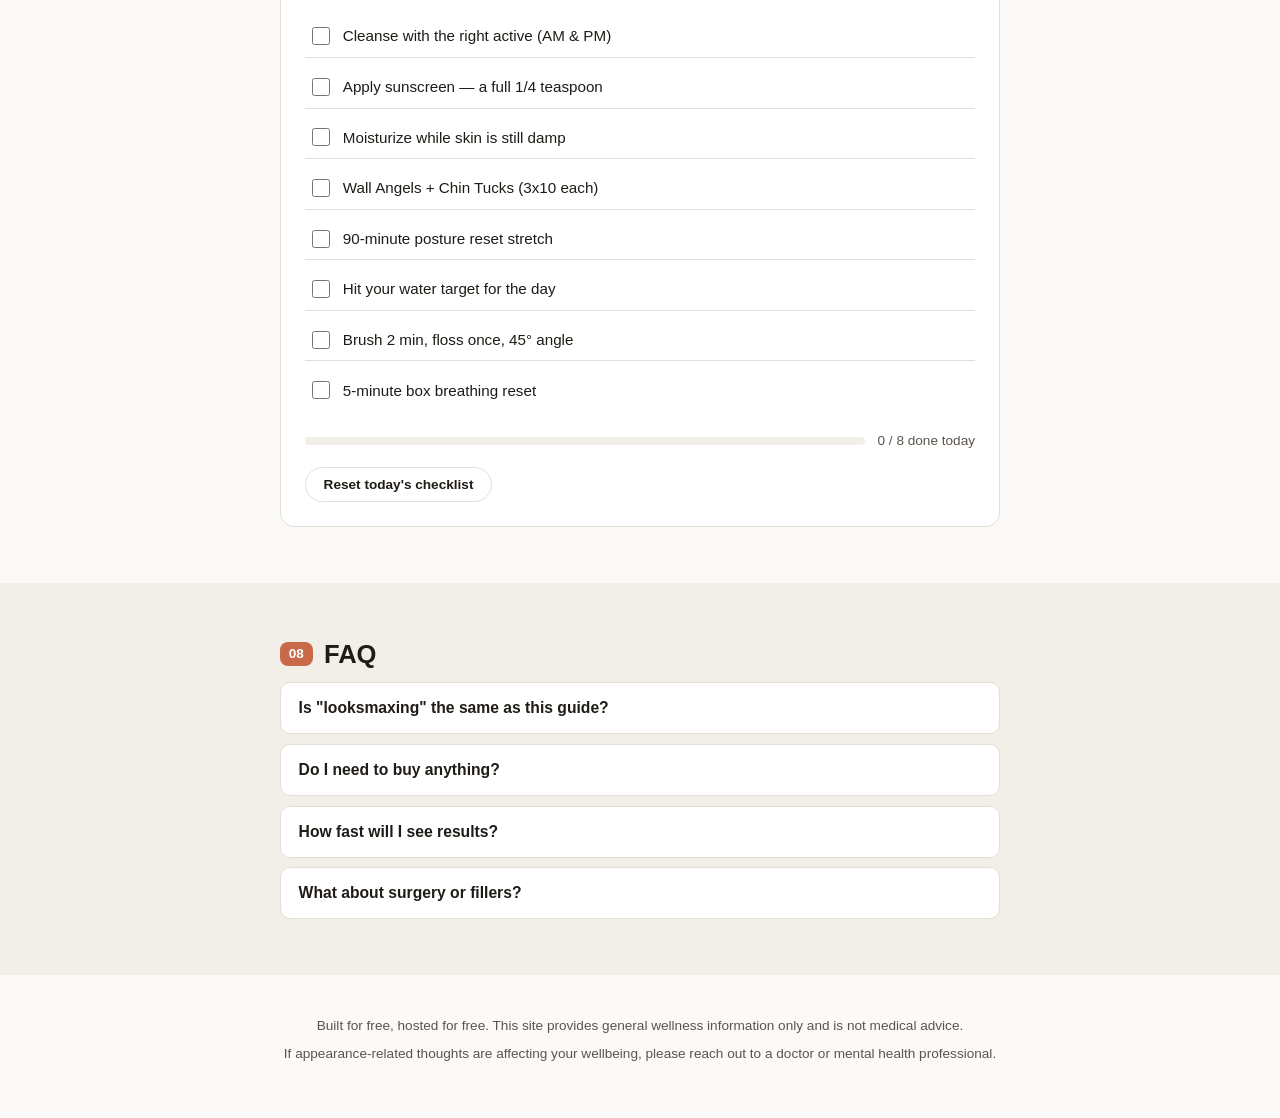
==== commit aed90c12: "Polish site with motion/dark mode, add optional Firebase login - Dark mode: explicit header toggle (" ====
--- a/index.html
+++ b/index.html
@@ -25,6 +25,12 @@
       <li><a href="#routine">My Routine</a></li>
       <li><a href="#faq">FAQ</a></li>
     </ul>
+    <div class="header-actions">
+      <button class="theme-toggle" id="themeToggle" aria-label="Toggle dark mode">🌙</button>
+      <span id="authWidget" class="auth-widget">
+        <a href="login.html" class="btn btn-ghost small" id="authLink">Sign in</a>
+      </span>
+    </div>
   </nav>
 </header>
 
@@ -32,6 +38,8 @@
 
   <!-- HOOK: interactive assessment, first thing visitors see -->
   <section class="hero">
+    <div class="blob blob-a"></div>
+    <div class="blob blob-b"></div>
     <div class="hero-inner">
       <p class="eyebrow">100% free · 60 seconds · no products required</p>
       <h1>What's actually holding your look back?</h1>
@@ -293,7 +301,10 @@
       <h2><span class="tag">07</span> Build My Daily Routine</h2>
       <p class="category-intro">
         Check off habits as you build them into your day. Your progress — and your streak — is saved
-        automatically in this browser. Nothing is uploaded anywhere, so it stays completely free and private.
+        automatically in this browser. Nothing is uploaded anywhere unless you choose to sign in.
+      </p>
+      <p class="sync-note" id="syncNote">
+        <a href="login.html">Sign in</a> to sync this across your devices — completely optional.
       </p>
       <div class="routine-box">
         <div class="streak-badge" id="streakBadge">🔥 0-day streak</div>
@@ -338,6 +349,6 @@
   <p>If appearance-related thoughts are affecting your wellbeing, please reach out to a doctor or mental health professional.</p>
 </footer>
 
-<script src="script.js"></script>
+<script type="module" src="script.js"></script>
 </body>
 </html>
--- a/styles.css
+++ b/styles.css
@@ -55,6 +55,7 @@
   display: flex;
   align-items: center;
   justify-content: space-between;
+  gap: 1rem;
 }
 
 .brand {
@@ -98,16 +99,81 @@
   display: block;
 }
 
+.header-actions {
+  display: flex;
+  align-items: center;
+  gap: 0.6rem;
+  order: 2;
+}
+
+.theme-toggle {
+  background: none;
+  border: 1.5px solid var(--border);
+  border-radius: 999px;
+  width: 34px;
+  height: 34px;
+  font-size: 1rem;
+  line-height: 1;
+  cursor: pointer;
+  display: flex;
+  align-items: center;
+  justify-content: center;
+  transition: transform 0.15s ease, border-color 0.15s ease;
+}
+
+.theme-toggle:hover { border-color: var(--accent); transform: rotate(12deg); }
+
+.auth-widget .btn { white-space: nowrap; }
+
 /* Hero + Quiz */
 .hero {
   padding: 3.5rem 1.25rem 3rem;
   background: linear-gradient(180deg, var(--bg) 0%, var(--bg-alt) 100%);
+  position: relative;
+  overflow: hidden;
 }
 
 .hero-inner {
   max-width: 720px;
   margin: 0 auto;
   text-align: center;
+  position: relative;
+  z-index: 1;
+}
+
+.hero-inner.narrow { max-width: 460px; }
+
+/* Decorative animated blobs — pure CSS, no images/assets needed */
+.blob {
+  position: absolute;
+  border-radius: 50%;
+  filter: blur(60px);
+  opacity: 0.3;
+  z-index: 0;
+  pointer-events: none;
+}
+
+.blob-a {
+  width: 320px;
+  height: 320px;
+  background: var(--accent);
+  top: -100px;
+  left: -70px;
+  animation: blobDrift 18s ease-in-out infinite;
+}
+
+.blob-b {
+  width: 260px;
+  height: 260px;
+  background: var(--good);
+  top: 100px;
+  right: -70px;
+  animation: blobDrift 22s ease-in-out infinite reverse;
+}
+
+@keyframes blobDrift {
+  0%, 100% { transform: translate(0, 0) scale(1); }
+  50% { transform: translate(30px, 20px) scale(1.12); }
 }
 
 .eyebrow {
@@ -469,7 +535,7 @@
 }
 
 @media (prefers-color-scheme: dark) {
-  :root {
+  :root:not([data-theme="light"]) {
     --bg: #17140f;
     --bg-alt: #1f1b15;
     --ink: #f2ede4;
@@ -484,7 +550,165 @@
     --border: #332c23;
     --shadow: 0 10px 30px -14px rgba(0, 0, 0, 0.6);
   }
-  .quiz-card, .card, .routine-box, .faq-item { background: #1c1812; }
-  .category.alt .card { background: #17140f; }
-  .btn-primary { color: #17140f; }
-}
+  :root:not([data-theme="light"]) .quiz-card,
+  :root:not([data-theme="light"]) .card,
+  :root:not([data-theme="light"]) .routine-box,
+  :root:not([data-theme="light"]) .faq-item,
+  :root:not([data-theme="light"]) .auth-card { background: #1c1812; }
+  :root:not([data-theme="light"]) .category.alt .card { background: #17140f; }
+  :root:not([data-theme="light"]) .btn-primary { color: #17140f; }
+}
+
+/* Explicit toggle (via theme.js) wins over the OS preference in both directions */
+:root[data-theme="dark"] {
+  --bg: #17140f;
+  --bg-alt: #1f1b15;
+  --ink: #f2ede4;
+  --ink-soft: #b8ada0;
+  --accent: #e08a67;
+  --accent-dark: #f0a480;
+  --accent-soft: #3a2620;
+  --good: #7fd1a8;
+  --good-bg: #16261e;
+  --caution: #f0a480;
+  --caution-bg: #2e1c16;
+  --border: #332c23;
+  --shadow: 0 10px 30px -14px rgba(0, 0, 0, 0.6);
+}
+:root[data-theme="dark"] .quiz-card,
+:root[data-theme="dark"] .card,
+:root[data-theme="dark"] .routine-box,
+:root[data-theme="dark"] .faq-item,
+:root[data-theme="dark"] .auth-card { background: #1c1812; }
+:root[data-theme="dark"] .category.alt .card { background: #17140f; }
+:root[data-theme="dark"] .btn-primary { color: #17140f; }
+
+/* ---------- Scroll-reveal + motion ---------- */
+.reveal {
+  opacity: 0;
+  transform: translateY(18px);
+  transition: opacity 0.55s ease, transform 0.55s ease;
+}
+
+.reveal-visible {
+  opacity: 1;
+  transform: translateY(0);
+}
+
+@keyframes pulseBadge {
+  0% { transform: scale(1); }
+  50% { transform: scale(1.1); }
+  100% { transform: scale(1); }
+}
+
+.streak-badge.bump { animation: pulseBadge 0.4s ease; }
+
+.card, .pane { transition: transform 0.18s ease, box-shadow 0.18s ease; }
+.card:hover, .pane:hover { transform: translateY(-3px); box-shadow: var(--shadow); }
+
+.btn { transition: transform 0.12s ease, background 0.15s ease, border-color 0.15s ease; }
+.btn:active { transform: scale(0.97); }
+
+@media (prefers-reduced-motion: reduce) {
+  .reveal { opacity: 1; transform: none; transition: none; }
+  .blob { animation: none; }
+  .card, .pane, .btn, .theme-toggle { transition: none; }
+}
+
+/* ---------- Auth / login page ---------- */
+.sync-note {
+  text-align: center;
+  font-size: 0.88rem;
+  color: var(--ink-soft);
+  margin: -1.2rem 0 1.5rem;
+}
+
+.auth-card {
+  background: #fff;
+  border: 1px solid var(--border);
+  border-radius: var(--radius);
+  box-shadow: var(--shadow);
+  padding: 1.75rem 1.5rem;
+  text-align: left;
+}
+
+.auth-tabs {
+  display: flex;
+  gap: 0.5rem;
+  margin-bottom: 1.4rem;
+  border-bottom: 1px solid var(--border);
+}
+
+.auth-tab {
+  flex: 1;
+  background: none;
+  border: none;
+  padding: 0.7rem 0.5rem;
+  font-weight: 600;
+  font-size: 0.95rem;
+  color: var(--ink-soft);
+  cursor: pointer;
+  border-bottom: 2px solid transparent;
+}
+
+.auth-tab.active { color: var(--accent-dark); border-bottom-color: var(--accent); }
+
+.auth-form { display: grid; gap: 0.4rem; }
+
+.auth-form label { font-size: 0.85rem; font-weight: 600; margin-top: 0.6rem; }
+
+.auth-form input {
+  padding: 0.7rem 0.85rem;
+  border-radius: 10px;
+  border: 1.5px solid var(--border);
+  background: var(--bg);
+  color: var(--ink);
+  font-size: 0.95rem;
+}
+
+.auth-form input:focus { outline: 2px solid var(--accent); outline-offset: 1px; }
+
+.auth-form .btn { margin-top: 1rem; }
+
+.auth-hint { font-size: 0.8rem; color: var(--ink-soft); margin: 0.2rem 0 0; }
+
+.link-btn {
+  background: none;
+  border: none;
+  color: var(--accent-dark);
+  font-size: 0.85rem;
+  cursor: pointer;
+  text-align: center;
+  margin-top: 0.7rem;
+  padding: 0.3rem;
+}
+
+.auth-message {
+  margin-top: 1.1rem;
+  padding: 0.8rem 1rem;
+  border-radius: 10px;
+  background: var(--good-bg);
+  color: var(--good);
+  font-size: 0.9rem;
+}
+
+.auth-message-error { background: var(--caution-bg); color: var(--caution); }
+
+#authNotConfigured {
+  background: var(--bg-alt);
+  color: var(--ink-soft);
+}
+#authNotConfigured strong { color: var(--ink); display: block; margin-bottom: 0.3rem; }
+#authNotConfigured code {
+  background: var(--accent-soft);
+  color: var(--accent-dark);
+  padding: 0.1rem 0.35rem;
+  border-radius: 5px;
+  font-size: 0.85em;
+}
+
+.auth-signed-in { text-align: center; }
+.auth-signed-in p { margin-bottom: 1rem; }
+
+.auth-back { text-align: center; margin-top: 1.5rem; font-size: 0.9rem; }
+.auth-back a { text-decoration: none; }
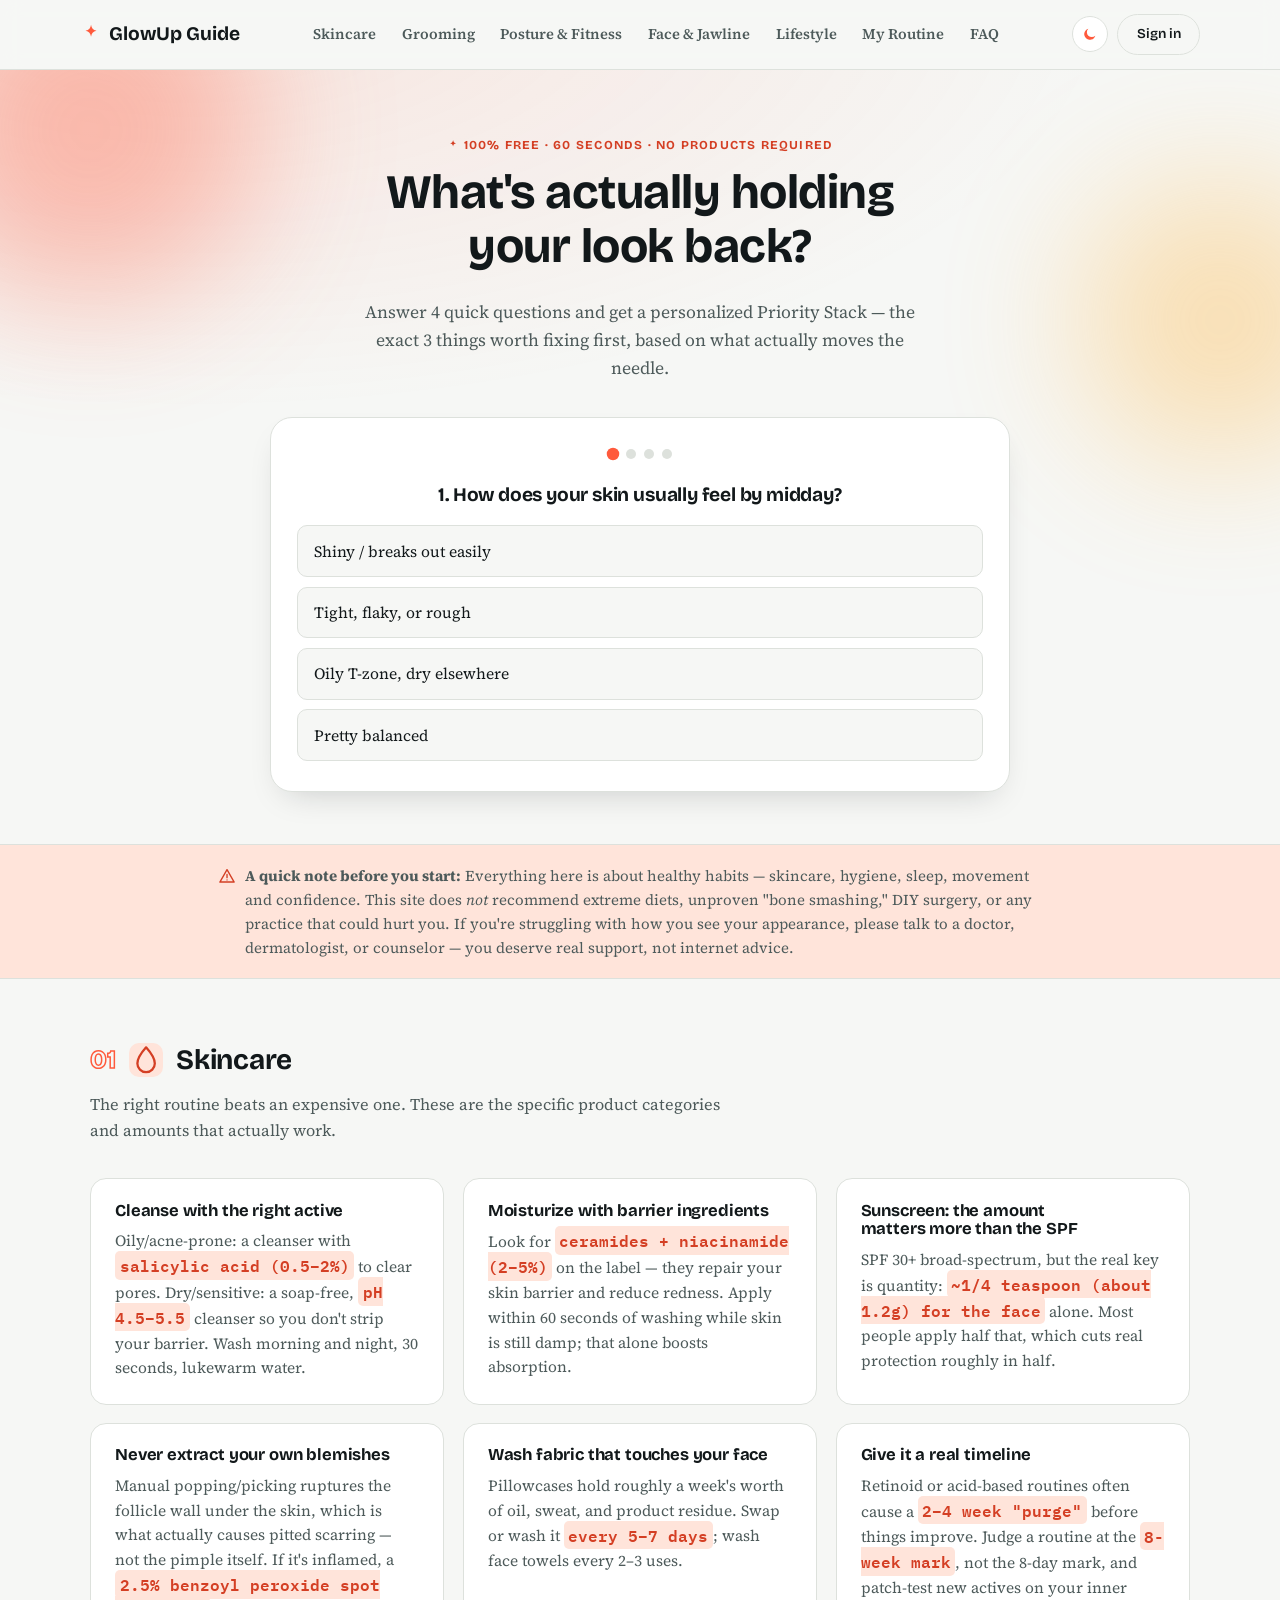
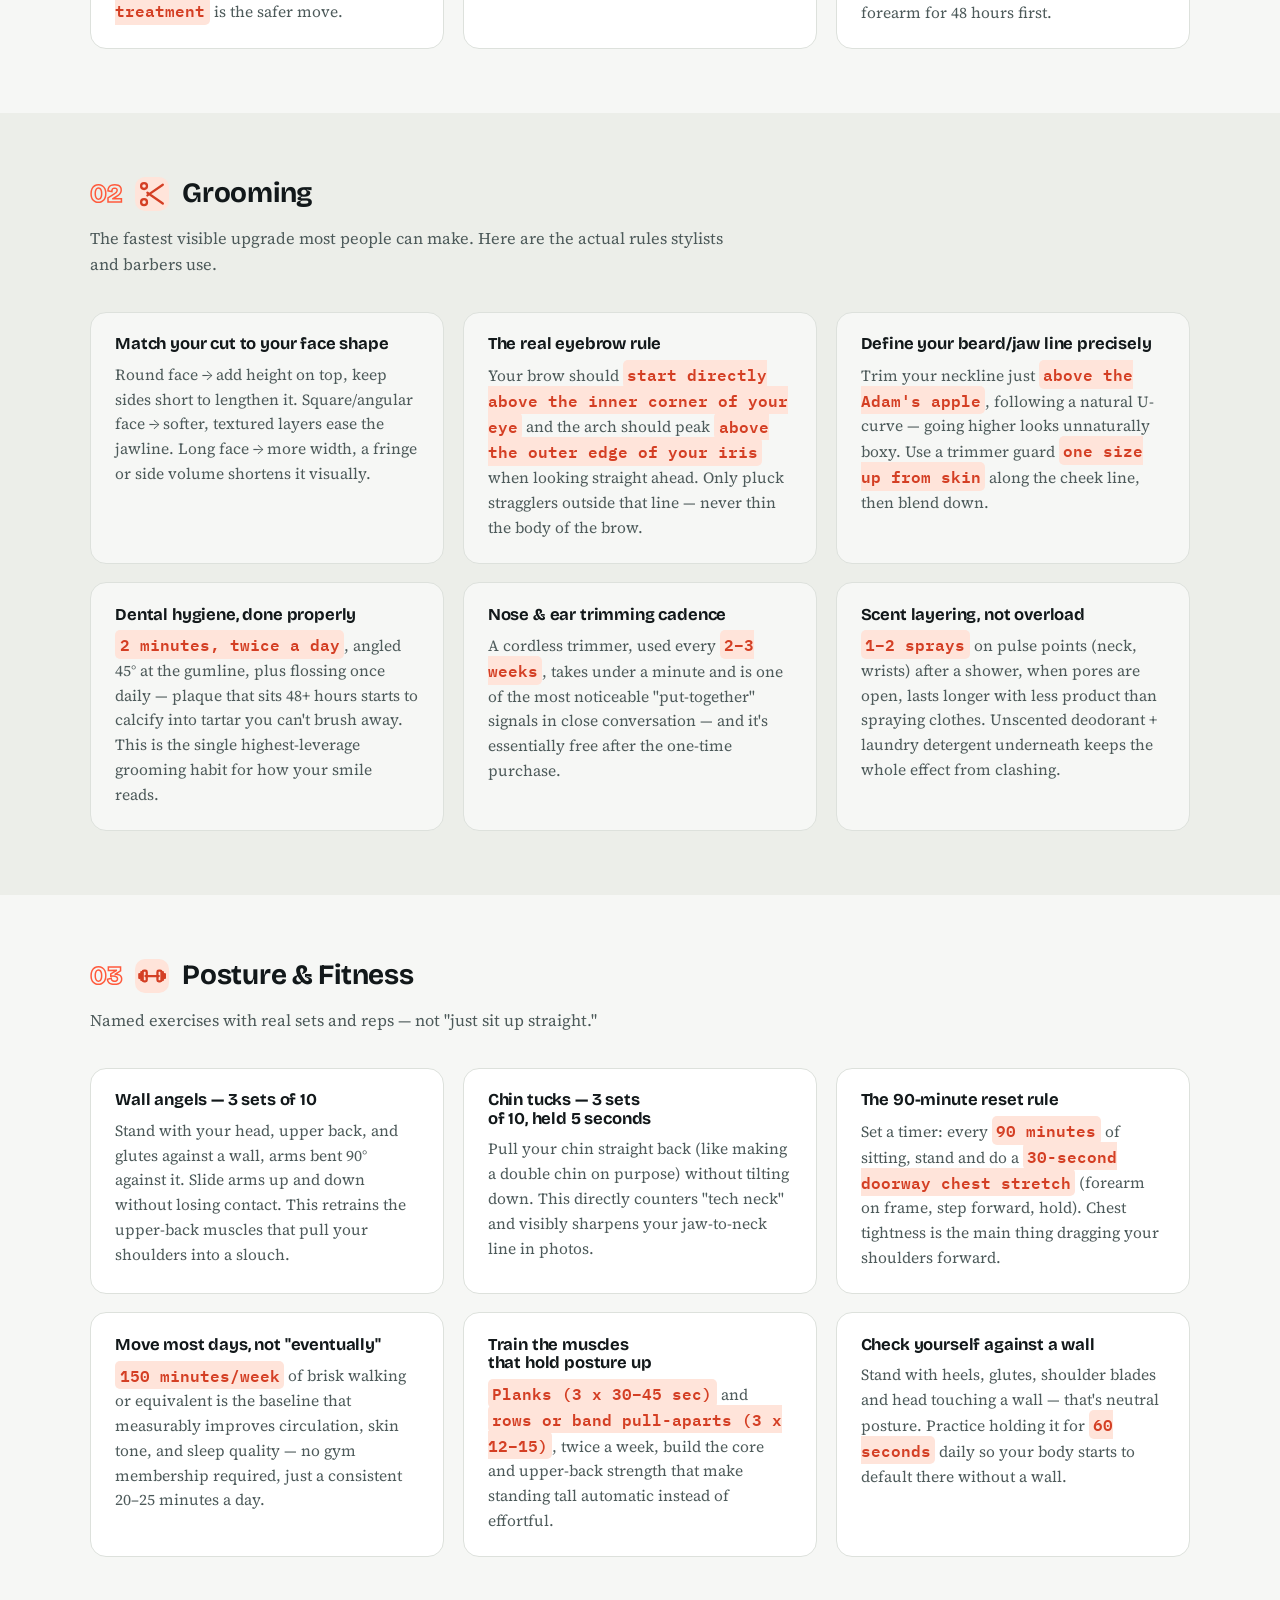
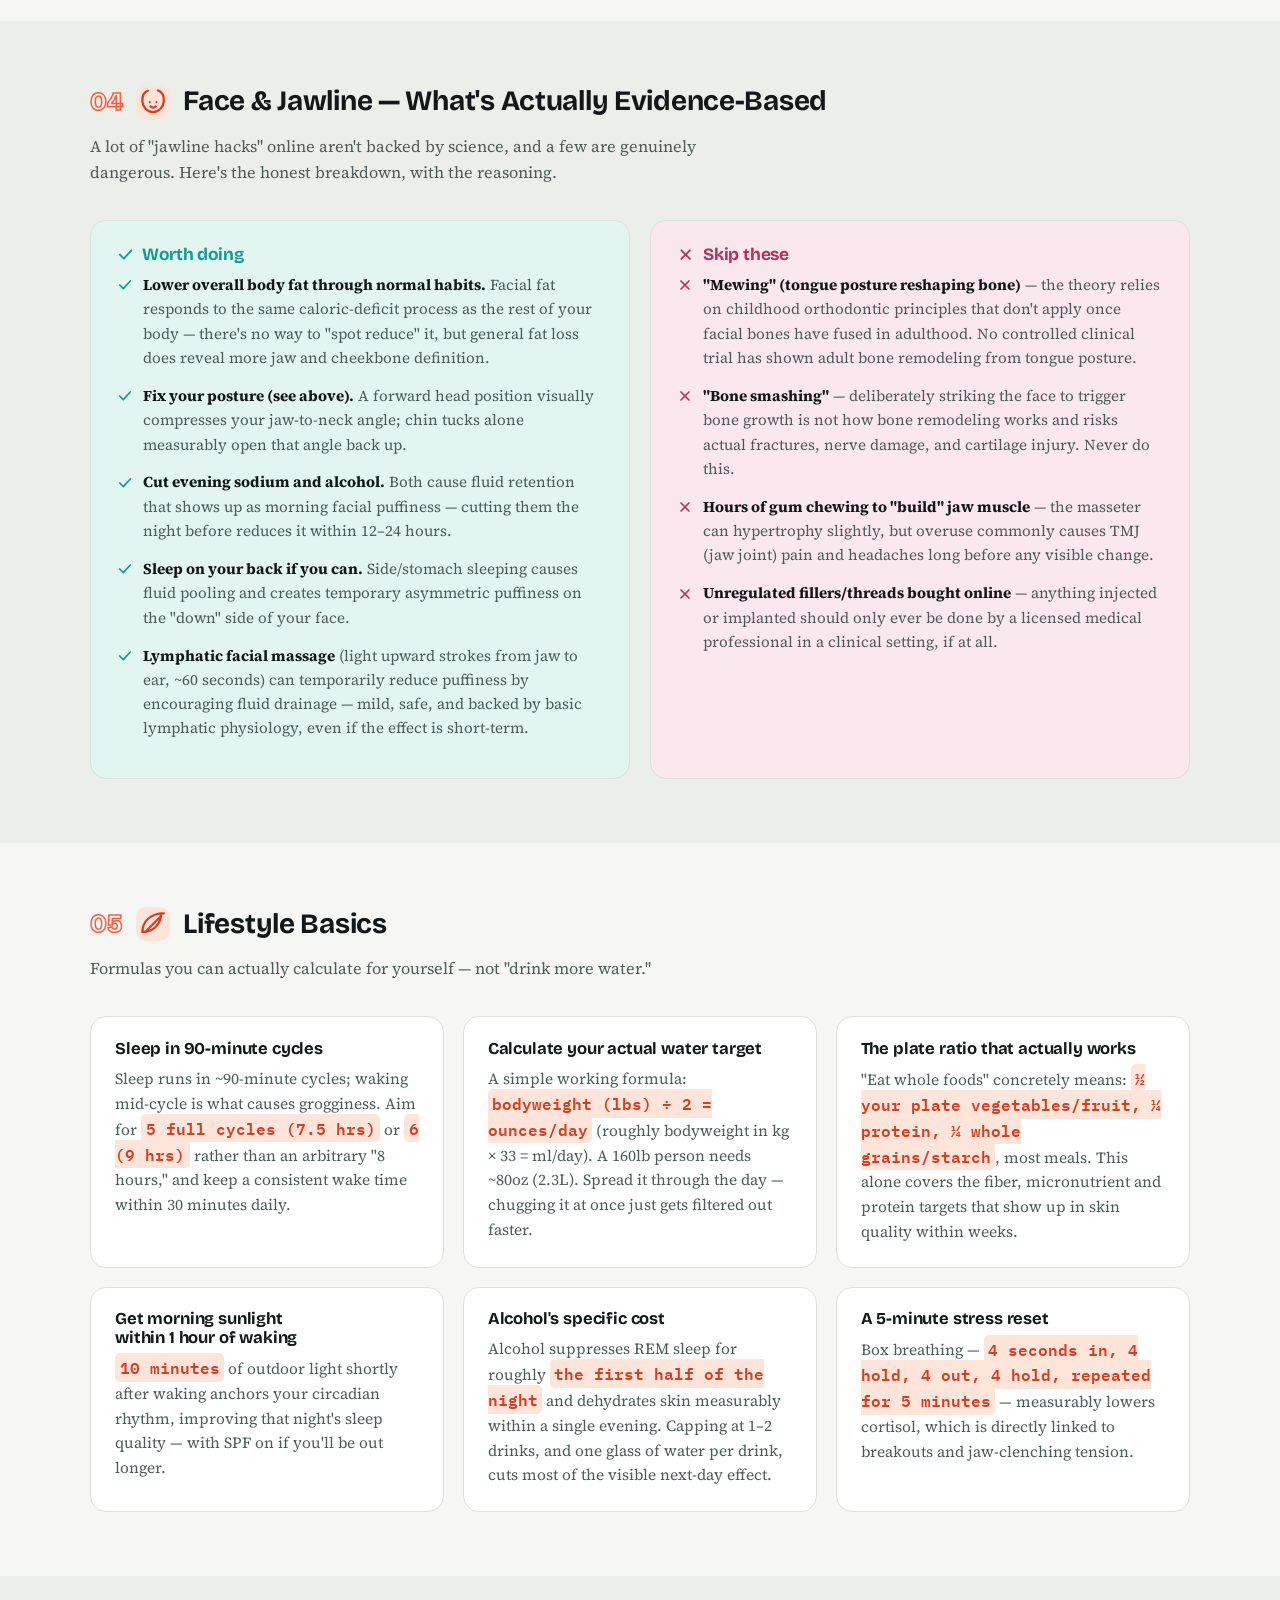
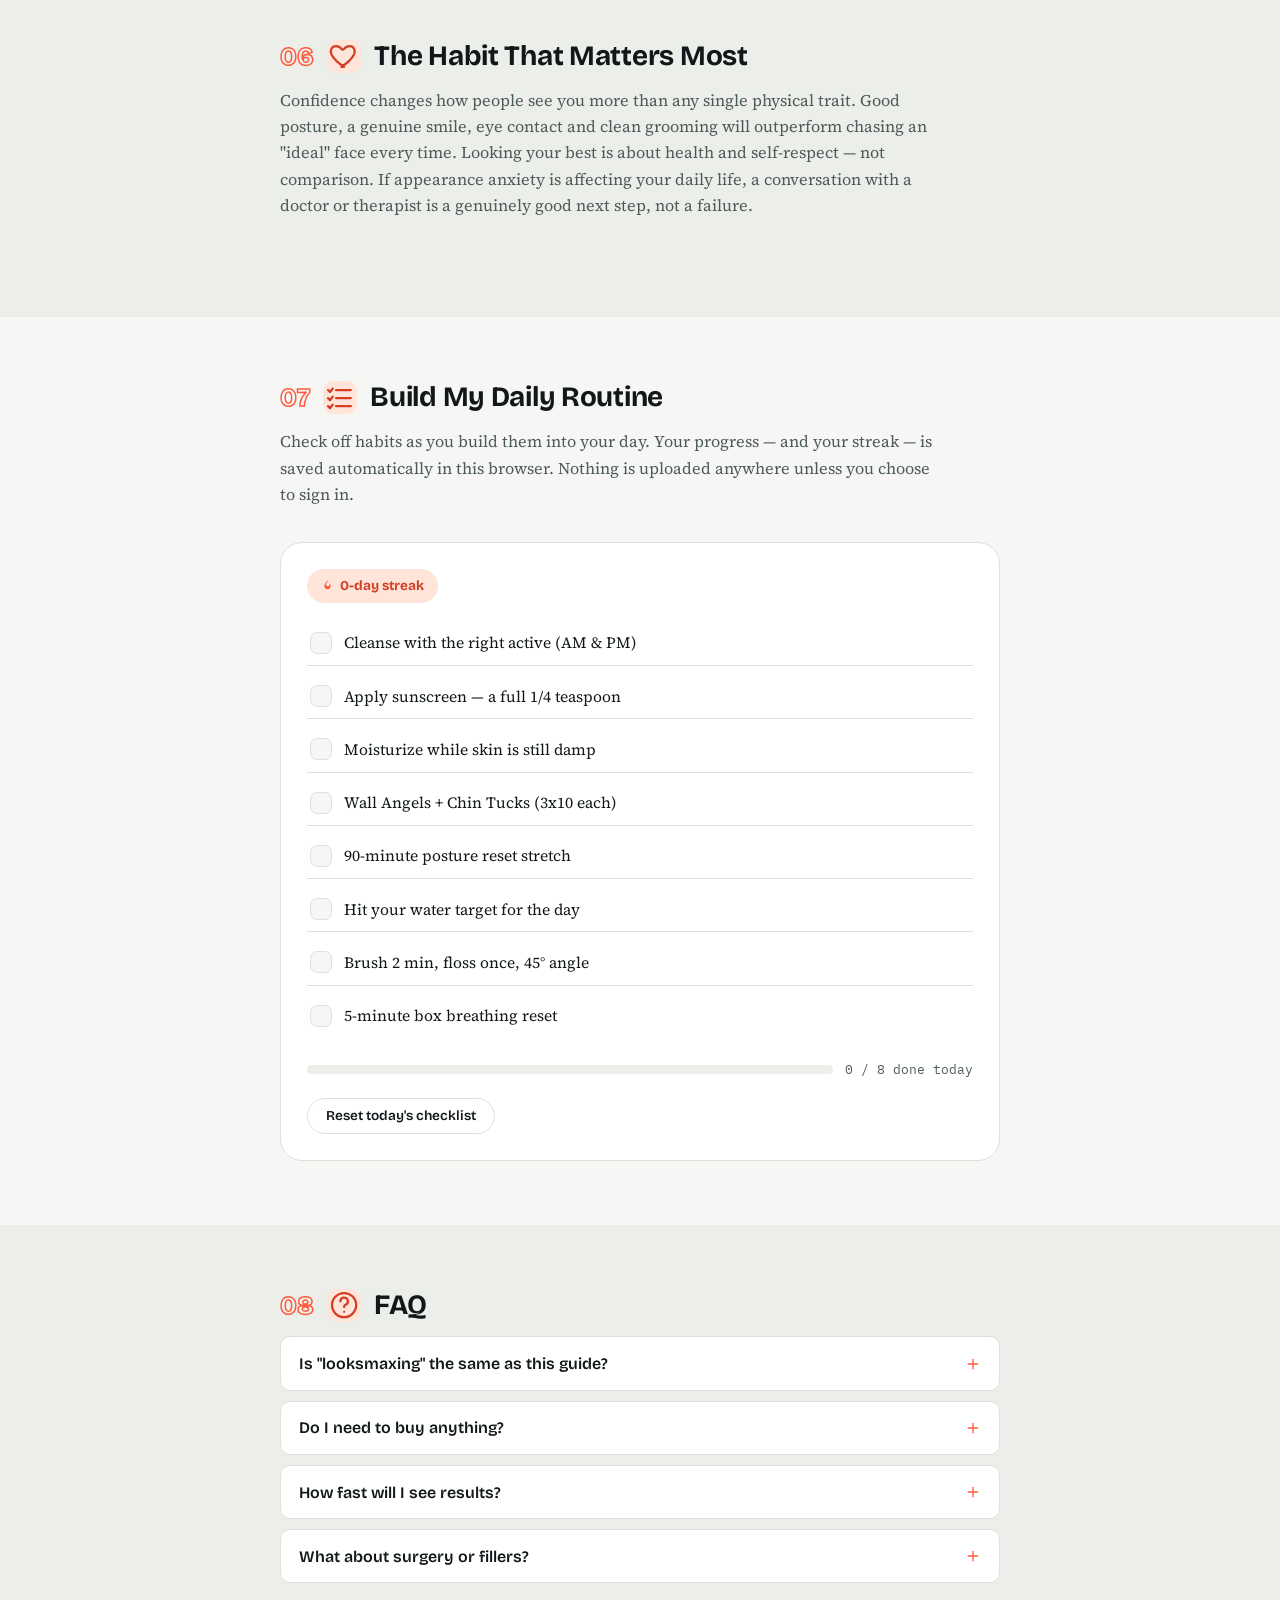
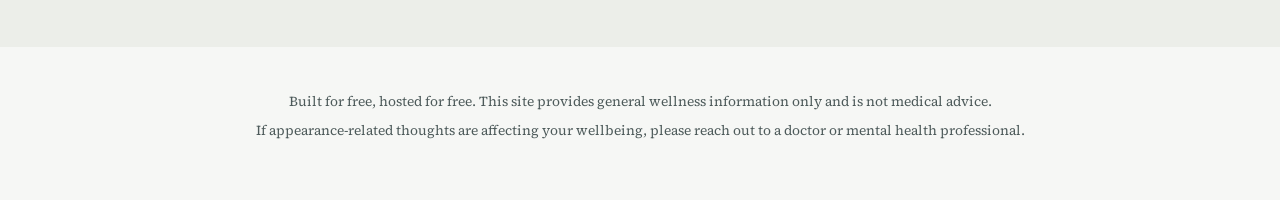
==== commit 93e84c57: "Redesign visual identity: new palette/type, SVG icon system, more motion Full interface overhaul, fu" ====
--- a/index.html
+++ b/index.html
@@ -6,13 +6,37 @@
 <title>GlowUp Guide — Free, Evidence-Based Looksmaxing</title>
 <meta name="description" content="A free, evidence-based guide to looking and feeling your best: specific skincare, grooming, posture, fitness and lifestyle protocols — no products or purchases required.">
 <link rel="icon" href="data:image/svg+xml,<svg xmlns=%22http://www.w3.org/2000/svg%22 viewBox=%220 0 100 100%22><text y=%22.9em%22 font-size=%2290%22>✨</text></svg>">
+<link rel="preconnect" href="https://fonts.googleapis.com">
+<link rel="preconnect" href="https://fonts.gstatic.com" crossorigin>
+<link rel="stylesheet" href="https://fonts.googleapis.com/css2?family=Bricolage+Grotesque:wght@500;600;700;800&family=Source+Serif+4:wght@400;500;600&family=IBM+Plex+Mono:wght@500;600&display=swap">
 <link rel="stylesheet" href="styles.css">
 </head>
 <body>
 
+<!-- Icon sprite — one copy of each mark, referenced everywhere via <use> -->
+<svg class="icon-defs" aria-hidden="true">
+  <symbol id="i-spark" viewBox="0 0 24 24" fill="currentColor"><path d="M12 2c.6 3.7 2.1 5.9 6 6.5-3.9.6-5.4 2.8-6 6.5-.6-3.7-2.1-5.9-6-6.5 3.9-.6 5.4-2.8 6-6.5z"/></symbol>
+  <symbol id="i-sun" viewBox="0 0 24 24" fill="none" stroke="currentColor" stroke-width="1.8" stroke-linecap="round"><circle cx="12" cy="12" r="4.2"/><path d="M12 2.5v2.4M12 19.1v2.4M4.6 4.6l1.7 1.7M17.7 17.7l1.7 1.7M2.5 12h2.4M19.1 12h2.4M4.6 19.4l1.7-1.7M17.7 6.3l1.7-1.7"/></symbol>
+  <symbol id="i-moon" viewBox="0 0 24 24" fill="currentColor"><path d="M20 14.5A8.5 8.5 0 1 1 9.5 4a7 7 0 0 0 10.5 10.5z"/></symbol>
+  <symbol id="i-flame" viewBox="0 0 24 24" fill="currentColor"><path d="M12 2c1 3-3 4.5-3 8a3 3 0 0 0 6 0c0-1.2-.5-2-1-2.6.9.3 3 1.8 3 5.1a5.5 5.5 0 0 1-11 0c0-4.8 3.6-6.9 6-10.5z"/></symbol>
+  <symbol id="i-chevron" viewBox="0 0 24 24" fill="none" stroke="currentColor" stroke-width="2" stroke-linecap="round" stroke-linejoin="round"><path d="M9 5l7 7-7 7"/></symbol>
+  <symbol id="i-check" viewBox="0 0 24 24" fill="none" stroke="currentColor" stroke-width="2.5" stroke-linecap="round" stroke-linejoin="round"><polyline points="4 12 9.5 17.5 20 6"/></symbol>
+  <symbol id="i-x" viewBox="0 0 24 24" fill="none" stroke="currentColor" stroke-width="2.5" stroke-linecap="round" stroke-linejoin="round"><path d="M6 6l12 12M18 6L6 18"/></symbol>
+  <symbol id="i-alert" viewBox="0 0 24 24" fill="none" stroke="currentColor" stroke-width="1.8" stroke-linecap="round" stroke-linejoin="round"><path d="M12 3.5 2.5 20h19L12 3.5z"/><path d="M12 10v4.2M12 17.2h.01"/></symbol>
+  <symbol id="i-plus" viewBox="0 0 24 24" fill="none" stroke="currentColor" stroke-width="2" stroke-linecap="round"><path d="M12 5v14M5 12h14"/></symbol>
+  <symbol id="i-droplet" viewBox="0 0 24 24" fill="none" stroke="currentColor" stroke-width="1.7" stroke-linecap="round" stroke-linejoin="round"><path d="M12 2.5s6.5 7.4 6.5 12A6.5 6.5 0 1 1 5.5 14.5C5.5 9.9 12 2.5 12 2.5z"/></symbol>
+  <symbol id="i-scissors" viewBox="0 0 24 24" fill="none" stroke="currentColor" stroke-width="1.7" stroke-linecap="round" stroke-linejoin="round"><circle cx="6" cy="6" r="2.2"/><circle cx="6" cy="18" r="2.2"/><path d="M20 5 8.5 13M8.5 11 20 19"/></symbol>
+  <symbol id="i-dumbbell" viewBox="0 0 24 24" fill="none" stroke="currentColor" stroke-width="1.7" stroke-linecap="round" stroke-linejoin="round"><path d="M4 9v6M2.5 10.5v3M20 9v6M21.5 10.5v3M7 12h10"/><rect x="5" y="8" width="3" height="8" rx="1"/><rect x="16" y="8" width="3" height="8" rx="1"/></symbol>
+  <symbol id="i-face" viewBox="0 0 24 24" fill="none" stroke="currentColor" stroke-width="1.7" stroke-linecap="round" stroke-linejoin="round"><path d="M8 3.5c-2.6 1-4 3.6-4 7 0 5.4 3.8 9 8 9s8-3.6 8-9c0-3.6-1.6-6.3-4.4-7.2"/><path d="M9.5 12h.01M14.5 12h.01"/><path d="M10 15.2c.7.6 1.4.9 2 .9s1.3-.3 2-.9"/></symbol>
+  <symbol id="i-leaf" viewBox="0 0 24 24" fill="none" stroke="currentColor" stroke-width="1.7" stroke-linecap="round" stroke-linejoin="round"><path d="M20 4C10 4 4 10 4 18c8 0 14-6 14-14z"/><path d="M6.5 17.5 18 6"/></symbol>
+  <symbol id="i-heart" viewBox="0 0 24 24" fill="none" stroke="currentColor" stroke-width="1.7" stroke-linecap="round" stroke-linejoin="round"><path d="M12 20s-7-4.5-9.3-9C1.2 7.8 2.6 4.5 6 4.5c2 0 3.4 1.1 4.2 2.3.4.6 1.2.6 1.6 0 .8-1.2 2.2-2.3 4.2-2.3 3.4 0 4.8 3.3 3.3 6.5-2.3 4.5-9.3 9-9.3 9z"/></symbol>
+  <symbol id="i-list" viewBox="0 0 24 24" fill="none" stroke="currentColor" stroke-width="1.7" stroke-linecap="round" stroke-linejoin="round"><path d="M9 6h11M9 12h11M9 18h11"/><polyline points="3 6 4.5 7.5 6.5 5"/><polyline points="3 12 4.5 13.5 6.5 11"/><polyline points="3 18 4.5 19.5 6.5 17"/></symbol>
+  <symbol id="i-help" viewBox="0 0 24 24" fill="none" stroke="currentColor" stroke-width="1.7" stroke-linecap="round" stroke-linejoin="round"><circle cx="12" cy="12" r="9"/><path d="M9.2 9.2a2.8 2.8 0 1 1 3.9 2.6c-.8.4-1.1.9-1.1 1.7"/><path d="M12 17h.01"/></symbol>
+</svg>
+
 <header class="site-header">
   <nav class="nav-wrap">
-    <a href="#top" class="brand">✨ GlowUp Guide</a>
+    <a href="#top" class="brand"><svg class="icon"><use href="#i-spark"/></svg> GlowUp Guide</a>
     <button class="nav-toggle" id="navToggle" aria-label="Toggle menu" aria-expanded="false">
       <span></span><span></span><span></span>
     </button>
@@ -26,7 +50,10 @@
       <li><a href="#faq">FAQ</a></li>
     </ul>
     <div class="header-actions">
-      <button class="theme-toggle" id="themeToggle" aria-label="Toggle dark mode">🌙</button>
+      <button class="theme-toggle" id="themeToggle" aria-label="Toggle dark mode" data-mode="light">
+        <svg class="icon icon-sun"><use href="#i-sun"/></svg>
+        <svg class="icon icon-moon"><use href="#i-moon"/></svg>
+      </button>
       <span id="authWidget" class="auth-widget">
         <a href="login.html" class="btn btn-ghost small" id="authLink">Sign in</a>
       </span>
@@ -41,7 +68,7 @@
     <div class="blob blob-a"></div>
     <div class="blob blob-b"></div>
     <div class="hero-inner">
-      <p class="eyebrow">100% free · 60 seconds · no products required</p>
+      <p class="eyebrow"><svg class="icon"><use href="#i-spark"/></svg> 100% free · 60 seconds · no products required</p>
       <h1>What's actually holding your look back?</h1>
       <p class="lead">
         Answer 4 quick questions and get a personalized Priority Stack — the exact
@@ -114,17 +141,20 @@
 
   <section class="safety-banner">
     <div class="safety-inner">
-      <strong>A quick note before you start:</strong>
-      Everything here is about healthy habits — skincare, hygiene, sleep, movement and confidence.
-      This site does <em>not</em> recommend extreme diets, unproven "bone smashing," DIY surgery,
-      or any practice that could hurt you. If you're struggling with how you see your appearance,
-      please talk to a doctor, dermatologist, or counselor — you deserve real support, not internet advice.
+      <svg class="icon"><use href="#i-alert"/></svg>
+      <span class="safety-text">
+        <strong>A quick note before you start:</strong>
+        Everything here is about healthy habits — skincare, hygiene, sleep, movement and confidence.
+        This site does <em>not</em> recommend extreme diets, unproven "bone smashing," DIY surgery,
+        or any practice that could hurt you. If you're struggling with how you see your appearance,
+        please talk to a doctor, dermatologist, or counselor — you deserve real support, not internet advice.
+      </span>
     </div>
   </section>
 
   <section class="category" id="skincare">
     <div class="category-inner">
-      <h2><span class="tag">01</span> Skincare</h2>
+      <h2><span class="tag">01</span> <span class="section-icon"><svg class="icon"><use href="#i-droplet"/></svg></span> Skincare</h2>
       <p class="category-intro">The right routine beats an expensive one. These are the specific product categories and amounts that actually work.</p>
       <div class="card-grid">
         <article class="card">
@@ -157,7 +187,7 @@
 
   <section class="category alt" id="grooming">
     <div class="category-inner">
-      <h2><span class="tag">02</span> Grooming</h2>
+      <h2><span class="tag">02</span> <span class="section-icon"><svg class="icon"><use href="#i-scissors"/></svg></span> Grooming</h2>
       <p class="category-intro">The fastest visible upgrade most people can make. Here are the actual rules stylists and barbers use.</p>
       <div class="card-grid">
         <article class="card">
@@ -190,7 +220,7 @@
 
   <section class="category" id="fitness">
     <div class="category-inner">
-      <h2><span class="tag">03</span> Posture &amp; Fitness</h2>
+      <h2><span class="tag">03</span> <span class="section-icon"><svg class="icon"><use href="#i-dumbbell"/></svg></span> Posture &amp; Fitness</h2>
       <p class="category-intro">Named exercises with real sets and reps — not "just sit up straight."</p>
       <div class="card-grid">
         <article class="card">
@@ -209,7 +239,7 @@
           <h3>Move most days, not "eventually"</h3>
           <p><strong>150 minutes/week</strong> of brisk walking or equivalent is the baseline that measurably improves circulation, skin tone, and sleep quality — no gym membership required, just a consistent 20–25 minutes a day.</p>
         </article>
-        <article name="core" class="card">
+        <article class="card">
           <h3>Train the muscles that hold posture up</h3>
           <p><strong>Planks (3 x 30–45 sec)</strong> and <strong>rows or band pull-aparts (3 x 12–15)</strong>, twice a week, build the core and upper-back strength that make standing tall automatic instead of effortful.</p>
         </article>
@@ -223,28 +253,28 @@
 
   <section class="category alt" id="face">
     <div class="category-inner">
-      <h2><span class="tag">04</span> Face &amp; Jawline — What's Actually Evidence-Based</h2>
+      <h2><span class="tag">04</span> <span class="section-icon"><svg class="icon"><use href="#i-face"/></svg></span> Face &amp; Jawline — What's Actually Evidence-Based</h2>
       <p class="category-intro">
         A lot of "jawline hacks" online aren't backed by science, and a few are genuinely dangerous. Here's the honest breakdown, with the reasoning.
       </p>
       <div class="two-col">
         <div class="pane good">
-          <h3>Worth doing</h3>
+          <h3><svg class="icon"><use href="#i-check"/></svg> Worth doing</h3>
           <ul>
-            <li><strong>Lower overall body fat through normal habits.</strong> Facial fat responds to the same caloric-deficit process as the rest of your body — there's no way to "spot reduce" it, but general fat loss does reveal more jaw and cheekbone definition.</li>
-            <li><strong>Fix your posture (see above).</strong> A forward head position visually compresses your jaw-to-neck angle; chin tucks alone measurably open that angle back up.</li>
-            <li><strong>Cut evening sodium and alcohol.</strong> Both cause fluid retention that shows up as morning facial puffiness — cutting them the night before reduces it within 12–24 hours.</li>
-            <li><strong>Sleep on your back if you can.</strong> Side/stomach sleeping causes fluid pooling and creates temporary asymmetric puffiness on the "down" side of your face.</li>
-            <li><strong>Lymphatic facial massage</strong> (light upward strokes from jaw to ear, ~60 seconds) can temporarily reduce puffiness by encouraging fluid drainage — mild, safe, and backed by basic lymphatic physiology, even if the effect is short-term.</li>
+            <li><svg class="icon"><use href="#i-check"/></svg><span><strong>Lower overall body fat through normal habits.</strong> Facial fat responds to the same caloric-deficit process as the rest of your body — there's no way to "spot reduce" it, but general fat loss does reveal more jaw and cheekbone definition.</span></li>
+            <li><svg class="icon"><use href="#i-check"/></svg><span><strong>Fix your posture (see above).</strong> A forward head position visually compresses your jaw-to-neck angle; chin tucks alone measurably open that angle back up.</span></li>
+            <li><svg class="icon"><use href="#i-check"/></svg><span><strong>Cut evening sodium and alcohol.</strong> Both cause fluid retention that shows up as morning facial puffiness — cutting them the night before reduces it within 12–24 hours.</span></li>
+            <li><svg class="icon"><use href="#i-check"/></svg><span><strong>Sleep on your back if you can.</strong> Side/stomach sleeping causes fluid pooling and creates temporary asymmetric puffiness on the "down" side of your face.</span></li>
+            <li><svg class="icon"><use href="#i-check"/></svg><span><strong>Lymphatic facial massage</strong> (light upward strokes from jaw to ear, ~60 seconds) can temporarily reduce puffiness by encouraging fluid drainage — mild, safe, and backed by basic lymphatic physiology, even if the effect is short-term.</span></li>
           </ul>
         </div>
         <div class="pane caution">
-          <h3>Skip these</h3>
+          <h3><svg class="icon"><use href="#i-x"/></svg> Skip these</h3>
           <ul>
-            <li><strong>"Mewing" (tongue posture reshaping bone)</strong> — the theory relies on childhood orthodontic principles that don't apply once facial bones have fused in adulthood. No controlled clinical trial has shown adult bone remodeling from tongue posture.</li>
-            <li><strong>"Bone smashing"</strong> — deliberately striking the face to trigger bone growth is not how bone remodeling works and risks actual fractures, nerve damage, and cartilage injury. Never do this.</li>
-            <li><strong>Hours of gum chewing to "build" jaw muscle</strong> — the masseter can hypertrophy slightly, but overuse commonly causes TMJ (jaw joint) pain and headaches long before any visible change.</li>
-            <li><strong>Unregulated fillers/threads bought online</strong> — anything injected or implanted should only ever be done by a licensed medical professional in a clinical setting, if at all.</li>
+            <li><svg class="icon"><use href="#i-x"/></svg><span><strong>"Mewing" (tongue posture reshaping bone)</strong> — the theory relies on childhood orthodontic principles that don't apply once facial bones have fused in adulthood. No controlled clinical trial has shown adult bone remodeling from tongue posture.</span></li>
+            <li><svg class="icon"><use href="#i-x"/></svg><span><strong>"Bone smashing"</strong> — deliberately striking the face to trigger bone growth is not how bone remodeling works and risks actual fractures, nerve damage, and cartilage injury. Never do this.</span></li>
+            <li><svg class="icon"><use href="#i-x"/></svg><span><strong>Hours of gum chewing to "build" jaw muscle</strong> — the masseter can hypertrophy slightly, but overuse commonly causes TMJ (jaw joint) pain and headaches long before any visible change.</span></li>
+            <li><svg class="icon"><use href="#i-x"/></svg><span><strong>Unregulated fillers/threads bought online</strong> — anything injected or implanted should only ever be done by a licensed medical professional in a clinical setting, if at all.</span></li>
           </ul>
         </div>
       </div>
@@ -253,7 +283,7 @@
 
   <section class="category" id="lifestyle">
     <div class="category-inner">
-      <h2><span class="tag">05</span> Lifestyle Basics</h2>
+      <h2><span class="tag">05</span> <span class="section-icon"><svg class="icon"><use href="#i-leaf"/></svg></span> Lifestyle Basics</h2>
       <p class="category-intro">Formulas you can actually calculate for yourself — not "drink more water."</p>
       <div class="card-grid">
         <article class="card">
@@ -286,7 +316,7 @@
 
   <section class="category alt" id="confidence">
     <div class="category-inner narrow">
-      <h2><span class="tag">06</span> The Habit That Matters Most</h2>
+      <h2><span class="tag">06</span> <span class="section-icon"><svg class="icon"><use href="#i-heart"/></svg></span> The Habit That Matters Most</h2>
       <p class="category-intro">
         Confidence changes how people see you more than any single physical trait. Good posture, a genuine
         smile, eye contact and clean grooming will outperform chasing an "ideal" face every time. Looking
@@ -298,7 +328,7 @@
 
   <section class="category" id="routine">
     <div class="category-inner narrow">
-      <h2><span class="tag">07</span> Build My Daily Routine</h2>
+      <h2><span class="tag">07</span> <span class="section-icon"><svg class="icon"><use href="#i-list"/></svg></span> Build My Daily Routine</h2>
       <p class="category-intro">
         Check off habits as you build them into your day. Your progress — and your streak — is saved
         automatically in this browser. Nothing is uploaded anywhere unless you choose to sign in.
@@ -307,7 +337,7 @@
         <a href="login.html">Sign in</a> to sync this across your devices — completely optional.
       </p>
       <div class="routine-box">
-        <div class="streak-badge" id="streakBadge">🔥 0-day streak</div>
+        <div class="streak-badge" id="streakBadge"><svg class="icon"><use href="#i-flame"/></svg> 0-day streak</div>
         <ul id="routineList" class="routine-list"></ul>
         <div class="routine-progress">
           <div class="progress-bar"><div id="progressFill" class="progress-fill"></div></div>
@@ -320,22 +350,22 @@
 
   <section class="category alt" id="faq">
     <div class="category-inner narrow">
-      <h2><span class="tag">08</span> FAQ</h2>
+      <h2><span class="tag">08</span> <span class="section-icon"><svg class="icon"><use href="#i-help"/></svg></span> FAQ</h2>
       <div class="faq-list" id="faqList">
         <div class="faq-item">
-          <button class="faq-question">Is "looksmaxing" the same as this guide?</button>
+          <button class="faq-question">Is "looksmaxing" the same as this guide? <svg class="icon"><use href="#i-plus"/></svg></button>
           <div class="faq-answer"><p>The term is often associated with extreme or unproven advice online. This guide only covers healthy, evidence-based habits — skincare, grooming, posture, fitness and lifestyle — with real mechanisms explained, and it explicitly skips anything risky or unsupported.</p></div>
         </div>
         <div class="faq-item">
-          <button class="faq-question">Do I need to buy anything?</button>
+          <button class="faq-question">Do I need to buy anything? <svg class="icon"><use href="#i-plus"/></svg></button>
           <div class="faq-answer"><p>No. Every recommendation here works with things most people already own, or costs close to nothing (a basic moisturizer, sunscreen, and a cheap trimmer go a long way — the ingredient names given are so you can pick any cheap product that contains them).</p></div>
         </div>
         <div class="faq-item">
-          <button class="faq-question">How fast will I see results?</button>
+          <button class="faq-question">How fast will I see results? <svg class="icon"><use href="#i-plus"/></svg></button>
           <div class="faq-answer"><p>Grooming changes (haircut, eyebrows, hygiene) are instant. Posture exercises show a visible difference in 2–3 weeks of daily practice. Skincare needs the full 8-week timeline mentioned above before judging it.</p></div>
         </div>
         <div class="faq-item">
-          <button class="faq-question">What about surgery or fillers?</button>
+          <button class="faq-question">What about surgery or fillers? <svg class="icon"><use href="#i-plus"/></svg></button>
           <div class="faq-answer"><p>This guide intentionally does not cover cosmetic procedures. Anything invasive is a medical decision — talk to a licensed, board-certified professional and take your time before deciding.</p></div>
         </div>
       </div>
--- a/styles.css
+++ b/styles.css
@@ -1,714 +1,443 @@
+/* =========================================================
+   GlowUp Guide — design tokens
+   Porcelain/ink neutrals, a vivid coral+gold "glow" accent
+   (deliberately not the muted cream/terracotta pairing),
+   a clinical teal for evidence/success states.
+   ========================================================= */
 :root {
-  --bg: #fbfaf8;
-  --bg-alt: #f2efe9;
-  --ink: #1f1b16;
-  --ink-soft: #5b544a;
-  --accent: #c9694a;
-  --accent-dark: #a3492f;
-  --accent-soft: #f4ded4;
-  --good: #2f6b4f;
-  --good-bg: #e9f4ee;
-  --caution: #a3492f;
-  --caution-bg: #fbeae4;
-  --border: #e5ded4;
-  --radius: 14px;
-  --shadow: 0 10px 30px -14px rgba(31, 27, 22, 0.25);
+  --bg: #f6f7f5;
+  --bg-alt: #eceee9;
+  --surface: #ffffff;
+  --ink: #12181a;
+  --ink-soft: #4d5a5a;
+  --accent: #ff5a3c;
+  --accent-dark: #d43f24;
+  --accent-soft: #ffe4da;
+  --accent-2: #ffb238;
+  --good: #0f9d8c;
+  --good-bg: #e2f5f1;
+  --caution: #b3315c;
+  --caution-bg: #fbe7ee;
+  --border: #dde1dc;
+  --radius-sm: 10px;
+  --radius: 16px;
+  --radius-lg: 22px;
+  --shadow: 0 14px 34px -16px rgba(18, 24, 26, 0.22);
+  --ease: cubic-bezier(0.22, 1, 0.36, 1);
+
+  --font-display: "Bricolage Grotesque", "Arial Black", sans-serif;
+  --font-body: "Source Serif 4", Georgia, "Times New Roman", serif;
+  --font-mono: "IBM Plex Mono", "SFMono-Regular", Consolas, monospace;
+
   font-size: 16px;
 }
 
 * { box-sizing: border-box; }
-
 html { scroll-behavior: smooth; }
 
 body {
   margin: 0;
-  font-family: -apple-system, BlinkMacSystemFont, "Segoe UI", Roboto, Helvetica, Arial, sans-serif;
+  font-family: var(--font-body);
   color: var(--ink);
   background: var(--bg);
-  line-height: 1.55;
+  line-height: 1.6;
 }
 
 img { max-width: 100%; }
-
-h1, h2, h3 { line-height: 1.2; margin: 0 0 0.5em; }
-
+h1, h2, h3 { font-family: var(--font-display); line-height: 1.12; margin: 0 0 0.5em; text-wrap: balance; letter-spacing: -0.01em; }
 p { margin: 0 0 1em; }
-
 a { color: var(--accent-dark); }
-
 .hidden { display: none !important; }
-
-/* Header */
+:focus-visible { outline: 2px solid var(--accent); outline-offset: 2px; }
+
+.icon { width: 1em; height: 1em; display: inline-block; vertical-align: -0.14em; flex-shrink: 0; }
+svg.icon-defs { position: absolute; width: 0; height: 0; overflow: hidden; }
+
+/* Numeric callouts get the mono face + a soft pill — the content's own
+   specificity (percentages, reps, timings) becomes a visible typographic
+   signal instead of just bolding. */
+.card p strong, .pane li strong, .result-list li strong {
+  font-family: var(--font-mono);
+  font-weight: 600;
+  font-variant-numeric: tabular-nums;
+}
+.card p strong { color: var(--accent-dark); background: var(--accent-soft); padding: 0.05em 0.3em; border-radius: 5px; }
+
+/* Preview notice (used only by the standalone preview build) */
+.preview-bar {
+  background: var(--ink); color: var(--bg); text-align: center;
+  font-family: var(--font-display); font-size: 0.82rem; font-weight: 500; padding: 0.55rem 1rem;
+}
+.preview-bar strong { color: var(--accent-2); }
+
+/* ---------- Header ---------- */
 .site-header {
-  position: sticky;
-  top: 0;
-  z-index: 50;
-  background: rgba(251, 250, 248, 0.92);
-  backdrop-filter: blur(8px);
+  position: sticky; top: 0; z-index: 50;
+  background: color-mix(in srgb, var(--bg) 88%, transparent);
+  backdrop-filter: blur(10px);
   border-bottom: 1px solid var(--border);
 }
-
 .nav-wrap {
-  max-width: 1120px;
-  margin: 0 auto;
-  padding: 0.9rem 1.25rem;
-  display: flex;
-  align-items: center;
-  justify-content: space-between;
-  gap: 1rem;
-}
-
+  max-width: 1160px; margin: 0 auto; padding: 0.85rem 1.25rem;
+  display: flex; align-items: center; justify-content: space-between; gap: 1rem;
+}
 .brand {
-  font-weight: 700;
-  font-size: 1.15rem;
-  text-decoration: none;
-  color: var(--ink);
-}
-
-.nav-links {
-  list-style: none;
-  display: flex;
-  gap: 1.5rem;
-  margin: 0;
-  padding: 0;
-}
-
+  font-family: var(--font-display); font-weight: 700; font-size: 1.2rem;
+  text-decoration: none; color: var(--ink);
+  display: inline-flex; align-items: center; gap: 0.45rem;
+}
+.brand .icon { color: var(--accent); width: 1.15em; height: 1.15em; animation: sparkleSpin 9s linear infinite; }
+@keyframes sparkleSpin { to { transform: rotate(360deg); } }
+
+.nav-links { list-style: none; display: flex; gap: 1.6rem; margin: 0; padding: 0; }
 .nav-links a {
-  text-decoration: none;
-  color: var(--ink-soft);
-  font-weight: 500;
-  font-size: 0.95rem;
-}
-
-.nav-links a:hover { color: var(--accent-dark); }
+  text-decoration: none; color: var(--ink-soft); font-weight: 600; font-size: 0.92rem;
+  position: relative; padding-bottom: 2px;
+}
+.nav-links a::after {
+  content: ""; position: absolute; left: 0; right: 100%; bottom: -2px; height: 2px;
+  background: var(--accent); transition: right 0.25s var(--ease);
+}
+.nav-links a:hover { color: var(--ink); }
+.nav-links a:hover::after { right: 0; }
 
 .nav-toggle {
-  display: none;
-  flex-direction: column;
-  gap: 4px;
-  background: none;
-  border: none;
-  cursor: pointer;
-  padding: 6px;
-}
-
+  display: none; flex-direction: column; justify-content: center; gap: 5px;
+  background: none; border: none; cursor: pointer; padding: 6px; width: 34px; height: 34px;
+}
 .nav-toggle span {
-  width: 22px;
-  height: 2px;
-  background: var(--ink);
-  display: block;
-}
-
-.header-actions {
-  display: flex;
-  align-items: center;
-  gap: 0.6rem;
-  order: 2;
-}
+  width: 100%; height: 2px; background: var(--ink); display: block;
+  transition: transform 0.25s var(--ease), opacity 0.2s var(--ease);
+  transform-origin: center;
+}
+.nav-toggle[aria-expanded="true"] span:nth-child(1) { transform: translateY(7px) rotate(45deg); }
+.nav-toggle[aria-expanded="true"] span:nth-child(2) { opacity: 0; }
+.nav-toggle[aria-expanded="true"] span:nth-child(3) { transform: translateY(-7px) rotate(-45deg); }
+
+.header-actions { display: flex; align-items: center; gap: 0.6rem; order: 2; }
 
 .theme-toggle {
-  background: none;
-  border: 1.5px solid var(--border);
-  border-radius: 999px;
-  width: 34px;
-  height: 34px;
-  font-size: 1rem;
-  line-height: 1;
-  cursor: pointer;
-  display: flex;
-  align-items: center;
-  justify-content: center;
-  transition: transform 0.15s ease, border-color 0.15s ease;
-}
-
-.theme-toggle:hover { border-color: var(--accent); transform: rotate(12deg); }
-
-.auth-widget .btn { white-space: nowrap; }
-
-/* Hero + Quiz */
+  background: var(--surface); border: 1.5px solid var(--border); border-radius: 999px;
+  width: 36px; height: 36px; cursor: pointer; position: relative;
+  display: flex; align-items: center; justify-content: center;
+  color: var(--ink); font-size: 1rem;
+  transition: border-color 0.15s var(--ease), transform 0.15s var(--ease);
+}
+.theme-toggle:hover { border-color: var(--accent); transform: translateY(-1px); }
+.theme-toggle .icon { transition: opacity 0.25s var(--ease), transform 0.4s var(--ease); }
+.theme-toggle .icon-sun { color: var(--accent-2); }
+.theme-toggle .icon-moon { color: var(--accent); }
+.theme-toggle[data-mode="light"] .icon-sun { opacity: 0; transform: rotate(-90deg) scale(0.5); position: absolute; }
+.theme-toggle[data-mode="light"] .icon-moon { opacity: 1; transform: rotate(0) scale(1); }
+.theme-toggle[data-mode="dark"] .icon-moon { opacity: 0; transform: rotate(90deg) scale(0.5); position: absolute; }
+.theme-toggle[data-mode="dark"] .icon-sun { opacity: 1; transform: rotate(0) scale(1); }
+
+.preview-pill {
+  font-family: var(--font-display); font-size: 0.8rem; font-weight: 600; color: var(--ink-soft);
+  border: 1.5px dashed var(--border); border-radius: 999px; padding: 0.5rem 0.9rem;
+  cursor: default; white-space: nowrap;
+}
+
+/* ---------- Hero + Quiz ---------- */
 .hero {
-  padding: 3.5rem 1.25rem 3rem;
-  background: linear-gradient(180deg, var(--bg) 0%, var(--bg-alt) 100%);
-  position: relative;
-  overflow: hidden;
-}
-
-.hero-inner {
-  max-width: 720px;
-  margin: 0 auto;
-  text-align: center;
-  position: relative;
-  z-index: 1;
-}
-
+  padding: 4rem 1.25rem 3.25rem;
+  background:
+    radial-gradient(120% 90% at 15% -10%, color-mix(in srgb, var(--accent) 12%, transparent), transparent 60%),
+    var(--bg);
+  position: relative; overflow: hidden;
+}
+.hero-inner { max-width: 740px; margin: 0 auto; text-align: center; position: relative; z-index: 1; }
 .hero-inner.narrow { max-width: 460px; }
 
-/* Decorative animated blobs — pure CSS, no images/assets needed */
-.blob {
-  position: absolute;
-  border-radius: 50%;
-  filter: blur(60px);
-  opacity: 0.3;
-  z-index: 0;
-  pointer-events: none;
-}
-
-.blob-a {
-  width: 320px;
-  height: 320px;
-  background: var(--accent);
-  top: -100px;
-  left: -70px;
-  animation: blobDrift 18s ease-in-out infinite;
-}
-
-.blob-b {
-  width: 260px;
-  height: 260px;
-  background: var(--good);
-  top: 100px;
-  right: -70px;
-  animation: blobDrift 22s ease-in-out infinite reverse;
-}
-
+.blob { position: absolute; border-radius: 50%; filter: blur(70px); opacity: 0.35; z-index: 0; pointer-events: none; }
+.blob-a { width: 340px; height: 340px; background: var(--accent); top: -110px; left: -80px; animation: blobDrift 18s ease-in-out infinite; }
+.blob-b { width: 280px; height: 280px; background: var(--accent-2); top: 110px; right: -80px; animation: blobDrift 22s ease-in-out infinite reverse; }
 @keyframes blobDrift {
   0%, 100% { transform: translate(0, 0) scale(1); }
-  50% { transform: translate(30px, 20px) scale(1.12); }
+  50% { transform: translate(30px, 24px) scale(1.14); }
 }
 
 .eyebrow {
-  text-transform: uppercase;
-  letter-spacing: 0.08em;
-  font-size: 0.78rem;
-  font-weight: 700;
-  color: var(--accent-dark);
-  margin-bottom: 0.6rem;
-}
-
-.hero h1 {
-  font-size: clamp(1.7rem, 4.5vw, 2.5rem);
-}
-
-.lead {
-  color: var(--ink-soft);
-  font-size: 1.05rem;
-  max-width: 560px;
-  margin: 0 auto 2rem;
-}
+  font-family: var(--font-display); text-transform: uppercase; letter-spacing: 0.1em;
+  font-size: 0.76rem; font-weight: 700; color: var(--accent-dark); margin-bottom: 0.7rem;
+  display: inline-flex; align-items: center; gap: 0.4em;
+}
+.hero h1 { font-size: clamp(2rem, 5vw, 3rem); font-weight: 700; }
+.lead { font-family: var(--font-body); color: var(--ink-soft); font-size: 1.1rem; max-width: 560px; margin: 0 auto 2.2rem; }
+
+/* Orchestrated hero entrance */
+.hero-inner > * { opacity: 0; transform: translateY(14px); animation: heroIn 0.7s var(--ease) forwards; }
+.hero-inner > *:nth-child(1) { animation-delay: 0.02s; }
+.hero-inner > *:nth-child(2) { animation-delay: 0.1s; }
+.hero-inner > *:nth-child(3) { animation-delay: 0.18s; }
+.hero-inner > *:nth-child(4) { animation-delay: 0.26s; }
+@keyframes heroIn { to { opacity: 1; transform: translateY(0); } }
 
 .quiz-card {
-  background: #fff;
-  border: 1px solid var(--border);
-  border-radius: var(--radius);
-  box-shadow: var(--shadow);
-  padding: 1.75rem 1.5rem;
-  text-align: left;
-}
-
-.quiz-progress {
-  display: flex;
-  gap: 8px;
-  justify-content: center;
-  margin-bottom: 1.5rem;
-}
-
-.quiz-progress .dot {
-  width: 10px;
-  height: 10px;
-  border-radius: 50%;
-  background: var(--border);
-  transition: background 0.2s;
-}
-
-.quiz-progress .dot.active { background: var(--accent); }
+  background: var(--surface); border: 1px solid var(--border); border-radius: var(--radius-lg);
+  box-shadow: var(--shadow); padding: 1.9rem 1.6rem; text-align: left;
+}
+.quiz-progress { display: flex; gap: 8px; justify-content: center; margin-bottom: 1.6rem; }
+.quiz-progress .dot { width: 10px; height: 10px; border-radius: 50%; background: var(--border); transition: background 0.2s var(--ease), transform 0.2s var(--ease); }
+.quiz-progress .dot.active { background: var(--accent); transform: scale(1.25); }
 .quiz-progress .dot.done { background: var(--good); }
 
-.quiz-question h2 {
-  font-size: 1.15rem;
-  text-align: center;
-  margin-bottom: 1.1rem;
-}
-
-.quiz-options {
-  display: grid;
-  gap: 0.6rem;
-}
-
+.quiz-question h2 { font-size: 1.2rem; text-align: center; margin-bottom: 1.2rem; }
+.quiz-question { animation: qStep 0.35s var(--ease); }
+@keyframes qStep { from { opacity: 0; transform: translateX(10px); } to { opacity: 1; transform: translateX(0); } }
+
+.quiz-options { display: grid; gap: 0.6rem; }
 .quiz-options button {
-  width: 100%;
-  text-align: left;
-  padding: 0.85rem 1rem;
-  border-radius: 10px;
-  border: 1.5px solid var(--border);
-  background: var(--bg);
-  font-size: 0.95rem;
-  color: var(--ink);
-  cursor: pointer;
-  transition: border-color 0.15s, background 0.15s, transform 0.1s;
-}
-
-.quiz-options button:hover {
-  border-color: var(--accent);
-  background: var(--accent-soft);
-}
-
-.quiz-options button:active { transform: scale(0.99); }
+  width: 100%; text-align: left; padding: 0.9rem 1.05rem; border-radius: var(--radius-sm);
+  border: 1.5px solid var(--border); background: var(--bg); font-family: var(--font-body);
+  font-size: 0.98rem; color: var(--ink); cursor: pointer;
+  transition: border-color 0.15s var(--ease), background 0.15s var(--ease), transform 0.12s var(--ease);
+}
+.quiz-options button:hover { border-color: var(--accent); background: var(--accent-soft); transform: translateX(2px); }
+.quiz-options button:active { transform: scale(0.98); }
 
 .quiz-result { text-align: center; }
-
-.quiz-result .eyebrow { margin-bottom: 0.3rem; }
-
-.result-list {
-  text-align: left;
-  max-width: 520px;
-  margin: 1.25rem auto 1.5rem;
-  padding: 0;
-  list-style: none;
-  display: grid;
-  gap: 0.75rem;
-}
-
+.quiz-result .eyebrow { margin-bottom: 0.35rem; }
+.result-list { text-align: left; max-width: 540px; margin: 1.3rem auto 1.6rem; padding: 0; list-style: none; display: grid; gap: 0.8rem; }
 .result-list li {
-  background: var(--bg-alt);
-  border: 1px solid var(--border);
-  border-radius: 10px;
-  padding: 0.9rem 1rem;
-}
-
-.result-list li strong { display: block; margin-bottom: 0.2rem; }
-
+  background: var(--bg-alt); border: 1px solid var(--border); border-radius: var(--radius-sm);
+  padding: 1rem 1.1rem; opacity: 0; transform: translateY(10px); animation: resultIn 0.45s var(--ease) forwards;
+}
+.result-list li:nth-child(1) { animation-delay: 0.05s; }
+.result-list li:nth-child(2) { animation-delay: 0.16s; }
+.result-list li:nth-child(3) { animation-delay: 0.27s; }
+@keyframes resultIn { to { opacity: 1; transform: translateY(0); } }
+.result-list li strong { display: block; margin-bottom: 0.3rem; font-family: var(--font-body); font-weight: 700; color: var(--ink); background: none; padding: 0; }
 .result-list li a {
-  font-size: 0.88rem;
-  font-weight: 600;
-  text-decoration: none;
-}
-
-.hero-actions {
-  display: flex;
-  gap: 0.75rem;
-  justify-content: center;
-  flex-wrap: wrap;
-}
+  font-family: var(--font-display); font-size: 0.86rem; font-weight: 600; text-decoration: none;
+  display: inline-flex; align-items: center; gap: 0.3em;
+}
+.result-list li a .icon { width: 0.8em; height: 0.8em; transition: transform 0.2s var(--ease); }
+.result-list li a:hover .icon { transform: translateX(3px); }
+
+.hero-actions { display: flex; gap: 0.75rem; justify-content: center; flex-wrap: wrap; }
 
 .btn {
-  display: inline-block;
-  padding: 0.75rem 1.4rem;
-  border-radius: 999px;
-  font-weight: 600;
-  font-size: 0.95rem;
-  text-decoration: none;
-  border: 1.5px solid transparent;
-  cursor: pointer;
-}
-
-.btn-primary {
-  background: var(--accent);
-  color: #fff;
-}
-
+  display: inline-flex; align-items: center; gap: 0.4em; font-family: var(--font-display);
+  padding: 0.78rem 1.5rem; border-radius: 999px; font-weight: 600; font-size: 0.95rem;
+  text-decoration: none; border: 1.5px solid transparent; cursor: pointer;
+  transition: transform 0.15s var(--ease), background 0.15s var(--ease), border-color 0.15s var(--ease), box-shadow 0.15s var(--ease);
+}
+.btn:hover { transform: translateY(-1px); }
+.btn:active { transform: scale(0.97) translateY(0); }
+.btn-primary { background: var(--accent); color: #fff5f2; box-shadow: 0 8px 20px -8px color-mix(in srgb, var(--accent) 60%, transparent); }
 .btn-primary:hover { background: var(--accent-dark); }
-
-.btn-ghost {
-  background: transparent;
-  color: var(--ink);
-  border-color: var(--border);
-}
-
+.btn-ghost { background: transparent; color: var(--ink); border-color: var(--border); }
 .btn-ghost:hover { border-color: var(--accent); color: var(--accent-dark); }
-
-.btn.small { padding: 0.55rem 1.1rem; font-size: 0.85rem; }
-
-/* Safety banner */
-.safety-banner {
-  background: var(--accent-soft);
-  border-top: 1px solid var(--border);
-  border-bottom: 1px solid var(--border);
-}
-
+.btn.small { padding: 0.55rem 1.15rem; font-size: 0.85rem; }
+
+/* ---------- Safety banner ---------- */
+.safety-banner { background: var(--accent-soft); border-top: 1px solid var(--border); border-bottom: 1px solid var(--border); }
 .safety-inner {
-  max-width: 860px;
-  margin: 0 auto;
-  padding: 1.1rem 1.25rem;
-  font-size: 0.92rem;
-  color: var(--ink-soft);
-  text-align: center;
-}
-
-/* Category sections */
-.category { padding: 3.5rem 1.25rem; }
+  max-width: 880px; margin: 0 auto; padding: 1.15rem 1.25rem 1.15rem 1.1rem;
+  font-family: var(--font-body); font-size: 0.94rem; color: var(--ink-soft); text-align: center;
+  display: flex; gap: 0.6rem; align-items: flex-start; justify-content: center;
+}
+.safety-inner .icon { color: var(--accent-dark); flex-shrink: 0; margin-top: 0.2em; width: 1.2em; height: 1.2em; }
+.safety-inner .safety-text { text-align: left; }
+
+/* ---------- Category sections ---------- */
+.category { padding: 4rem 1.25rem; }
 .category.alt { background: var(--bg-alt); }
-
-.category-inner { max-width: 1080px; margin: 0 auto; }
+.category-inner { max-width: 1100px; margin: 0 auto; }
 .category-inner.narrow { max-width: 720px; }
 
 .category h2 {
-  font-size: 1.6rem;
-  display: flex;
-  align-items: center;
-  gap: 0.7rem;
-}
-
+  font-size: 1.75rem; display: flex; align-items: center; gap: 0.85rem; font-weight: 700;
+}
 .tag {
-  font-size: 0.85rem;
-  font-weight: 700;
-  color: #fff;
-  background: var(--accent);
-  border-radius: 8px;
-  padding: 0.25rem 0.55rem;
-}
-
-.category-intro {
-  color: var(--ink-soft);
-  max-width: 640px;
-  margin-bottom: 2rem;
-}
-
-.card-grid {
-  display: grid;
-  grid-template-columns: repeat(auto-fit, minmax(260px, 1fr));
-  gap: 1.1rem;
-}
-
+  font-family: var(--font-display); font-size: 1.6rem; font-weight: 800;
+  color: var(--border); line-height: 1; -webkit-text-stroke: 1.5px var(--accent);
+  -webkit-text-fill-color: transparent;
+}
+.section-icon {
+  width: 2.1rem; height: 2.1rem; border-radius: 10px; background: var(--accent-soft); color: var(--accent-dark);
+  display: inline-flex; align-items: center; justify-content: center; flex-shrink: 0;
+}
+.section-icon .icon { width: 1.15em; height: 1.15em; }
+
+.category-intro { font-family: var(--font-body); color: var(--ink-soft); font-size: 1.02rem; max-width: 660px; margin-bottom: 2.2rem; }
+
+.card-grid { display: grid; grid-template-columns: repeat(auto-fit, minmax(270px, 1fr)); gap: 1.15rem; }
 .card {
-  background: #fff;
-  border: 1px solid var(--border);
-  border-radius: var(--radius);
-  padding: 1.3rem 1.4rem;
-}
-
+  background: var(--surface); border: 1px solid var(--border); border-radius: var(--radius);
+  padding: 1.4rem 1.5rem; transition: transform 0.2s var(--ease), box-shadow 0.2s var(--ease), border-color 0.2s var(--ease);
+}
+.card:hover { transform: translateY(-4px); box-shadow: var(--shadow); border-color: color-mix(in srgb, var(--accent) 35%, var(--border)); }
 .category.alt .card { background: var(--bg); }
-
-.card h3 { font-size: 1.02rem; margin-bottom: 0.5rem; }
-.card p { color: var(--ink-soft); font-size: 0.94rem; margin: 0; }
-.card p strong { color: var(--ink); }
-
-/* Two column good/caution panel */
-.two-col {
-  display: grid;
-  grid-template-columns: 1fr 1fr;
-  gap: 1.25rem;
-}
-
+.card h3 { font-family: var(--font-display); font-size: 1.04rem; margin-bottom: 0.55rem; font-weight: 700; }
+.card p { font-family: var(--font-body); color: var(--ink-soft); font-size: 0.97rem; margin: 0; }
+
+/* ---------- Two column good/caution panel ---------- */
+.two-col { display: grid; grid-template-columns: 1fr 1fr; gap: 1.3rem; }
 .pane {
-  border-radius: var(--radius);
-  padding: 1.4rem 1.5rem;
-  border: 1px solid var(--border);
-}
-
+  border-radius: var(--radius); padding: 1.5rem 1.6rem; border: 1px solid var(--border);
+  transition: transform 0.2s var(--ease), box-shadow 0.2s var(--ease);
+}
+.pane:hover { transform: translateY(-4px); box-shadow: var(--shadow); }
 .pane.good { background: var(--good-bg); }
 .pane.caution { background: var(--caution-bg); }
-
-.pane h3 { font-size: 1.05rem; }
+.pane h3 { font-family: var(--font-display); font-size: 1.08rem; display: flex; align-items: center; gap: 0.5em; }
 .pane.good h3 { color: var(--good); }
 .pane.caution h3 { color: var(--caution); }
-
-.pane ul { margin: 0; padding-left: 1.2rem; }
-.pane li { margin-bottom: 0.7rem; font-size: 0.93rem; color: var(--ink-soft); }
-.pane li strong { color: var(--ink); }
-
-/* Routine */
-.routine-box {
-  background: #fff;
-  border: 1px solid var(--border);
-  border-radius: var(--radius);
-  padding: 1.5rem;
-}
-
+.pane ul { margin: 0; padding: 0; list-style: none; }
+.pane li { display: flex; gap: 0.65rem; margin-bottom: 0.85rem; font-family: var(--font-body); font-size: 0.95rem; color: var(--ink-soft); }
+.pane li .icon { flex-shrink: 0; margin-top: 0.28em; width: 1.05em; height: 1.05em; }
+.pane.good li .icon { color: var(--good); }
+.pane.caution li .icon { color: var(--caution); }
+.pane li strong { color: var(--ink); background: none; padding: 0; font-family: var(--font-body); font-weight: 700; }
+
+/* ---------- Routine ---------- */
+.routine-box { background: var(--surface); border: 1px solid var(--border); border-radius: var(--radius-lg); padding: 1.6rem; }
 .streak-badge {
-  display: inline-block;
-  font-size: 0.85rem;
-  font-weight: 700;
-  background: var(--accent-soft);
-  color: var(--accent-dark);
-  padding: 0.35rem 0.8rem;
-  border-radius: 999px;
-  margin-bottom: 1rem;
-}
-
-.routine-list {
-  list-style: none;
-  margin: 0 0 1.2rem;
-  padding: 0;
-  display: grid;
-  gap: 0.5rem;
-}
-
-.routine-list li {
-  display: flex;
-  align-items: center;
-  gap: 0.6rem;
-  padding: 0.55rem 0.2rem;
-  border-bottom: 1px solid var(--border);
-  font-size: 0.95rem;
-}
-
+  display: inline-flex; align-items: center; gap: 0.4em; font-family: var(--font-display);
+  font-size: 0.85rem; font-weight: 700; background: var(--accent-soft); color: var(--accent-dark);
+  padding: 0.4rem 0.9rem; border-radius: 999px; margin-bottom: 1.1rem;
+}
+.streak-badge .icon { color: var(--accent); }
+@keyframes pulseBadge { 0% { transform: scale(1); } 50% { transform: scale(1.12); } 100% { transform: scale(1); } }
+.streak-badge.bump { animation: pulseBadge 0.4s var(--ease); }
+
+.routine-list { list-style: none; margin: 0 0 1.3rem; padding: 0; display: grid; gap: 0.5rem; }
+.routine-list li { display: flex; align-items: center; padding: 0.6rem 0.2rem; border-bottom: 1px solid var(--border); font-family: var(--font-body); font-size: 0.98rem; }
 .routine-list li:last-child { border-bottom: none; }
 
-.routine-list input { width: 18px; height: 18px; accent-color: var(--accent); }
-
-.routine-list li.checked span { color: var(--ink-soft); text-decoration: line-through; }
-
-.routine-progress {
-  display: flex;
-  align-items: center;
-  gap: 0.8rem;
-  margin-bottom: 1rem;
-}
-
-.progress-bar {
-  flex: 1;
-  height: 8px;
-  background: var(--bg-alt);
-  border-radius: 999px;
-  overflow: hidden;
-}
-
-.progress-fill {
-  height: 100%;
-  width: 0%;
-  background: var(--accent);
-  transition: width 0.25s ease;
-}
-
-#progressLabel { font-size: 0.85rem; color: var(--ink-soft); white-space: nowrap; }
-
-/* FAQ */
+.routine-list label { display: flex; align-items: center; gap: 0.75rem; width: 100%; cursor: pointer; }
+.routine-list input { position: absolute; opacity: 0; width: 1px; height: 1px; }
+.check-box {
+  width: 22px; height: 22px; border-radius: 7px; border: 1.5px solid var(--border);
+  background: var(--bg); flex-shrink: 0; display: flex; align-items: center; justify-content: center;
+  transition: border-color 0.15s var(--ease), background 0.15s var(--ease), transform 0.15s var(--ease);
+}
+.check-box .icon { width: 0.9em; height: 0.9em; color: #fff5f2; opacity: 0; transform: scale(0.5); transition: opacity 0.15s var(--ease), transform 0.15s var(--ease); }
+.routine-list input:checked + .check-box { background: var(--accent); border-color: var(--accent); transform: scale(1.05); }
+.routine-list input:checked + .check-box .icon { opacity: 1; transform: scale(1); }
+.routine-list input:focus-visible + .check-box { outline: 2px solid var(--accent); outline-offset: 2px; }
+.routine-list li.checked span.habit-text { color: var(--ink-soft); text-decoration: line-through; }
+
+.routine-progress { display: flex; align-items: center; gap: 0.8rem; margin-bottom: 1.1rem; }
+.progress-bar { flex: 1; height: 9px; background: var(--bg-alt); border-radius: 999px; overflow: hidden; }
+.progress-fill { height: 100%; width: 0%; background: linear-gradient(90deg, var(--accent), var(--accent-2)); transition: width 0.35s var(--ease); border-radius: 999px; }
+#progressLabel { font-family: var(--font-mono); font-size: 0.83rem; color: var(--ink-soft); white-space: nowrap; font-variant-numeric: tabular-nums; }
+
+/* ---------- FAQ ---------- */
 .faq-list { display: grid; gap: 0.6rem; }
-
-.faq-item {
-  background: #fff;
-  border: 1px solid var(--border);
-  border-radius: 10px;
-  overflow: hidden;
-}
-
+.faq-item { background: var(--surface); border: 1px solid var(--border); border-radius: var(--radius-sm); overflow: hidden; }
 .faq-question {
-  width: 100%;
-  text-align: left;
-  background: none;
-  border: none;
-  padding: 1rem 1.1rem;
-  font-size: 0.98rem;
-  font-weight: 600;
-  cursor: pointer;
-  color: var(--ink);
-}
-
-.faq-answer {
-  max-height: 0;
-  overflow: hidden;
-  transition: max-height 0.25s ease;
-  padding: 0 1.1rem;
-}
-
-.faq-answer p { color: var(--ink-soft); font-size: 0.93rem; margin: 0 0 1rem; }
-
-.faq-item.open .faq-answer { max-height: 220px; }
-
-/* Footer */
-.site-footer {
-  text-align: center;
-  padding: 2.5rem 1.25rem 3rem;
-  color: var(--ink-soft);
-  font-size: 0.85rem;
-}
-
+  width: 100%; text-align: left; background: none; border: none; padding: 1.05rem 1.15rem;
+  font-family: var(--font-display); font-size: 1rem; font-weight: 600; cursor: pointer; color: var(--ink);
+  display: flex; align-items: center; justify-content: space-between; gap: 1rem;
+}
+.faq-question .icon { color: var(--accent); transition: transform 0.25s var(--ease); flex-shrink: 0; }
+.faq-item.open .faq-question .icon { transform: rotate(45deg); }
+.faq-answer { max-height: 0; overflow: hidden; transition: max-height 0.3s var(--ease); padding: 0 1.15rem; }
+.faq-answer p { font-family: var(--font-body); color: var(--ink-soft); font-size: 0.96rem; margin: 0 0 1.1rem; }
+.faq-item.open .faq-answer { max-height: 260px; }
+
+/* ---------- Footer ---------- */
+.site-footer { text-align: center; padding: 2.75rem 1.25rem 3.25rem; color: var(--ink-soft); font-family: var(--font-body); font-size: 0.86rem; }
 .site-footer p { margin: 0 0 0.4rem; }
 
-/* Responsive */
+/* ---------- Scroll-reveal ---------- */
+.reveal { opacity: 0; transform: translateY(20px); transition: opacity 0.6s var(--ease), transform 0.6s var(--ease); }
+.reveal-visible { opacity: 1; transform: translateY(0); }
+.card-grid .reveal-visible:nth-child(2) { transition-delay: 0.06s; }
+.card-grid .reveal-visible:nth-child(3) { transition-delay: 0.12s; }
+.card-grid .reveal-visible:nth-child(4) { transition-delay: 0.18s; }
+.card-grid .reveal-visible:nth-child(5) { transition-delay: 0.24s; }
+.card-grid .reveal-visible:nth-child(6) { transition-delay: 0.3s; }
+
 @media (max-width: 760px) {
   .nav-toggle { display: flex; }
   .nav-links {
-    position: absolute;
-    top: 100%;
-    left: 0;
-    right: 0;
-    background: var(--bg);
-    flex-direction: column;
-    padding: 1rem 1.25rem;
-    border-bottom: 1px solid var(--border);
-    display: none;
-    gap: 0.9rem;
+    position: absolute; top: 100%; left: 0; right: 0; background: var(--bg);
+    flex-direction: column; padding: 1rem 1.25rem; border-bottom: 1px solid var(--border);
+    display: none; gap: 1rem;
   }
   .nav-links.open { display: flex; }
   .two-col { grid-template-columns: 1fr; }
 }
 
+@media (max-width: 480px) {
+  .nav-wrap { padding: 0.7rem 0.9rem; gap: 0.4rem; }
+  .brand { font-size: 1.02rem; white-space: nowrap; }
+  .header-actions { gap: 0.4rem; }
+  .btn.small { padding: 0.5rem 0.85rem; font-size: 0.8rem; white-space: nowrap; }
+}
+
+/* ---------- Dark theme ---------- */
 @media (prefers-color-scheme: dark) {
   :root:not([data-theme="light"]) {
-    --bg: #17140f;
-    --bg-alt: #1f1b15;
-    --ink: #f2ede4;
-    --ink-soft: #b8ada0;
-    --accent: #e08a67;
-    --accent-dark: #f0a480;
-    --accent-soft: #3a2620;
-    --good: #7fd1a8;
-    --good-bg: #16261e;
-    --caution: #f0a480;
-    --caution-bg: #2e1c16;
-    --border: #332c23;
-    --shadow: 0 10px 30px -14px rgba(0, 0, 0, 0.6);
+    --bg: #0d1112; --bg-alt: #161b1c; --surface: #161b1c;
+    --ink: #eef2f1; --ink-soft: #9fb0af;
+    --accent: #ff7a5c; --accent-dark: #ffb238; --accent-soft: #3a221c; --accent-2: #ffcf6e;
+    --good: #4fd6c0; --good-bg: #123330;
+    --caution: #ff8fb0; --caution-bg: #3a1626;
+    --border: #263030; --shadow: 0 14px 34px -16px rgba(0, 0, 0, 0.55);
   }
-  :root:not([data-theme="light"]) .quiz-card,
-  :root:not([data-theme="light"]) .card,
-  :root:not([data-theme="light"]) .routine-box,
-  :root:not([data-theme="light"]) .faq-item,
-  :root:not([data-theme="light"]) .auth-card { background: #1c1812; }
-  :root:not([data-theme="light"]) .category.alt .card { background: #17140f; }
   :root:not([data-theme="light"]) .btn-primary { color: #17140f; }
 }
-
-/* Explicit toggle (via theme.js) wins over the OS preference in both directions */
 :root[data-theme="dark"] {
-  --bg: #17140f;
-  --bg-alt: #1f1b15;
-  --ink: #f2ede4;
-  --ink-soft: #b8ada0;
-  --accent: #e08a67;
-  --accent-dark: #f0a480;
-  --accent-soft: #3a2620;
-  --good: #7fd1a8;
-  --good-bg: #16261e;
-  --caution: #f0a480;
-  --caution-bg: #2e1c16;
-  --border: #332c23;
-  --shadow: 0 10px 30px -14px rgba(0, 0, 0, 0.6);
-}
-:root[data-theme="dark"] .quiz-card,
-:root[data-theme="dark"] .card,
-:root[data-theme="dark"] .routine-box,
-:root[data-theme="dark"] .faq-item,
-:root[data-theme="dark"] .auth-card { background: #1c1812; }
-:root[data-theme="dark"] .category.alt .card { background: #17140f; }
+  --bg: #0d1112; --bg-alt: #161b1c; --surface: #161b1c;
+  --ink: #eef2f1; --ink-soft: #9fb0af;
+  --accent: #ff7a5c; --accent-dark: #ffb238; --accent-soft: #3a221c; --accent-2: #ffcf6e;
+  --good: #4fd6c0; --good-bg: #123330;
+  --caution: #ff8fb0; --caution-bg: #3a1626;
+  --border: #263030; --shadow: 0 14px 34px -16px rgba(0, 0, 0, 0.55);
+}
 :root[data-theme="dark"] .btn-primary { color: #17140f; }
 
-/* ---------- Scroll-reveal + motion ---------- */
-.reveal {
-  opacity: 0;
-  transform: translateY(18px);
-  transition: opacity 0.55s ease, transform 0.55s ease;
-}
-
-.reveal-visible {
-  opacity: 1;
-  transform: translateY(0);
-}
-
-@keyframes pulseBadge {
-  0% { transform: scale(1); }
-  50% { transform: scale(1.1); }
-  100% { transform: scale(1); }
-}
-
-.streak-badge.bump { animation: pulseBadge 0.4s ease; }
-
-.card, .pane { transition: transform 0.18s ease, box-shadow 0.18s ease; }
-.card:hover, .pane:hover { transform: translateY(-3px); box-shadow: var(--shadow); }
-
-.btn { transition: transform 0.12s ease, background 0.15s ease, border-color 0.15s ease; }
-.btn:active { transform: scale(0.97); }
-
 @media (prefers-reduced-motion: reduce) {
-  .reveal { opacity: 1; transform: none; transition: none; }
-  .blob { animation: none; }
-  .card, .pane, .btn, .theme-toggle { transition: none; }
+  .reveal, .hero-inner > *, .quiz-question, .result-list li { opacity: 1 !important; transform: none !important; animation: none !important; transition: none !important; }
+  .blob, .brand .icon { animation: none; }
+  .card, .pane, .btn, .theme-toggle, .check-box { transition: none; }
 }
 
 /* ---------- Auth / login page ---------- */
-.sync-note {
-  text-align: center;
-  font-size: 0.88rem;
-  color: var(--ink-soft);
-  margin: -1.2rem 0 1.5rem;
-}
+.sync-note { font-family: var(--font-body); text-align: center; font-size: 0.9rem; color: var(--ink-soft); margin: -1.2rem 0 1.5rem; }
 
 .auth-card {
-  background: #fff;
-  border: 1px solid var(--border);
-  border-radius: var(--radius);
-  box-shadow: var(--shadow);
-  padding: 1.75rem 1.5rem;
-  text-align: left;
-}
-
-.auth-tabs {
-  display: flex;
-  gap: 0.5rem;
-  margin-bottom: 1.4rem;
-  border-bottom: 1px solid var(--border);
-}
-
+  background: var(--surface); border: 1px solid var(--border); border-radius: var(--radius-lg);
+  box-shadow: var(--shadow); padding: 1.9rem 1.6rem; text-align: left;
+}
+.auth-tabs { display: flex; gap: 0.5rem; margin-bottom: 1.5rem; border-bottom: 1px solid var(--border); }
 .auth-tab {
-  flex: 1;
-  background: none;
-  border: none;
-  padding: 0.7rem 0.5rem;
-  font-weight: 600;
-  font-size: 0.95rem;
-  color: var(--ink-soft);
-  cursor: pointer;
-  border-bottom: 2px solid transparent;
-}
-
+  flex: 1; background: none; border: none; padding: 0.75rem 0.5rem; font-family: var(--font-display);
+  font-weight: 600; font-size: 0.95rem; color: var(--ink-soft); cursor: pointer; border-bottom: 2px solid transparent;
+  transition: color 0.15s var(--ease), border-color 0.15s var(--ease);
+}
 .auth-tab.active { color: var(--accent-dark); border-bottom-color: var(--accent); }
 
 .auth-form { display: grid; gap: 0.4rem; }
-
-.auth-form label { font-size: 0.85rem; font-weight: 600; margin-top: 0.6rem; }
-
+.auth-form label { font-family: var(--font-display); font-size: 0.85rem; font-weight: 600; margin-top: 0.6rem; }
 .auth-form input {
-  padding: 0.7rem 0.85rem;
-  border-radius: 10px;
-  border: 1.5px solid var(--border);
-  background: var(--bg);
-  color: var(--ink);
-  font-size: 0.95rem;
-}
-
-.auth-form input:focus { outline: 2px solid var(--accent); outline-offset: 1px; }
-
-.auth-form .btn { margin-top: 1rem; }
-
-.auth-hint { font-size: 0.8rem; color: var(--ink-soft); margin: 0.2rem 0 0; }
+  font-family: var(--font-body); padding: 0.75rem 0.9rem; border-radius: var(--radius-sm);
+  border: 1.5px solid var(--border); background: var(--bg); color: var(--ink); font-size: 0.97rem;
+  transition: border-color 0.15s var(--ease);
+}
+.auth-form input:focus { outline: 2px solid var(--accent); outline-offset: 1px; border-color: var(--accent); }
+.auth-form .btn { margin-top: 1rem; justify-content: center; }
+.auth-hint { font-family: var(--font-body); font-size: 0.8rem; color: var(--ink-soft); margin: 0.2rem 0 0; }
 
 .link-btn {
-  background: none;
-  border: none;
-  color: var(--accent-dark);
-  font-size: 0.85rem;
-  cursor: pointer;
-  text-align: center;
-  margin-top: 0.7rem;
-  padding: 0.3rem;
-}
-
-.auth-message {
-  margin-top: 1.1rem;
-  padding: 0.8rem 1rem;
-  border-radius: 10px;
-  background: var(--good-bg);
-  color: var(--good);
-  font-size: 0.9rem;
-}
-
+  background: none; border: none; color: var(--accent-dark); font-family: var(--font-display);
+  font-size: 0.85rem; font-weight: 600; cursor: pointer; text-align: center; margin-top: 0.8rem; padding: 0.3rem;
+}
+
+.auth-message { font-family: var(--font-body); margin-top: 1.15rem; padding: 0.85rem 1.05rem; border-radius: var(--radius-sm); background: var(--good-bg); color: var(--good); font-size: 0.92rem; }
 .auth-message-error { background: var(--caution-bg); color: var(--caution); }
 
-#authNotConfigured {
-  background: var(--bg-alt);
-  color: var(--ink-soft);
-}
-#authNotConfigured strong { color: var(--ink); display: block; margin-bottom: 0.3rem; }
-#authNotConfigured code {
-  background: var(--accent-soft);
-  color: var(--accent-dark);
-  padding: 0.1rem 0.35rem;
-  border-radius: 5px;
-  font-size: 0.85em;
-}
+#authNotConfigured { background: var(--bg-alt); color: var(--ink-soft); }
+#authNotConfigured strong { font-family: var(--font-display); color: var(--ink); display: block; margin-bottom: 0.3rem; }
+#authNotConfigured code { font-family: var(--font-mono); background: var(--accent-soft); color: var(--accent-dark); padding: 0.1rem 0.35rem; border-radius: 5px; font-size: 0.85em; }
 
 .auth-signed-in { text-align: center; }
-.auth-signed-in p { margin-bottom: 1rem; }
-
-.auth-back { text-align: center; margin-top: 1.5rem; font-size: 0.9rem; }
-.auth-back a { text-decoration: none; }
+.auth-signed-in p { font-family: var(--font-body); margin-bottom: 1rem; }
+
+.auth-back { text-align: center; margin-top: 1.6rem; font-family: var(--font-display); font-size: 0.9rem; font-weight: 600; }
+.auth-back a { text-decoration: none; display: inline-flex; align-items: center; gap: 0.4em; }
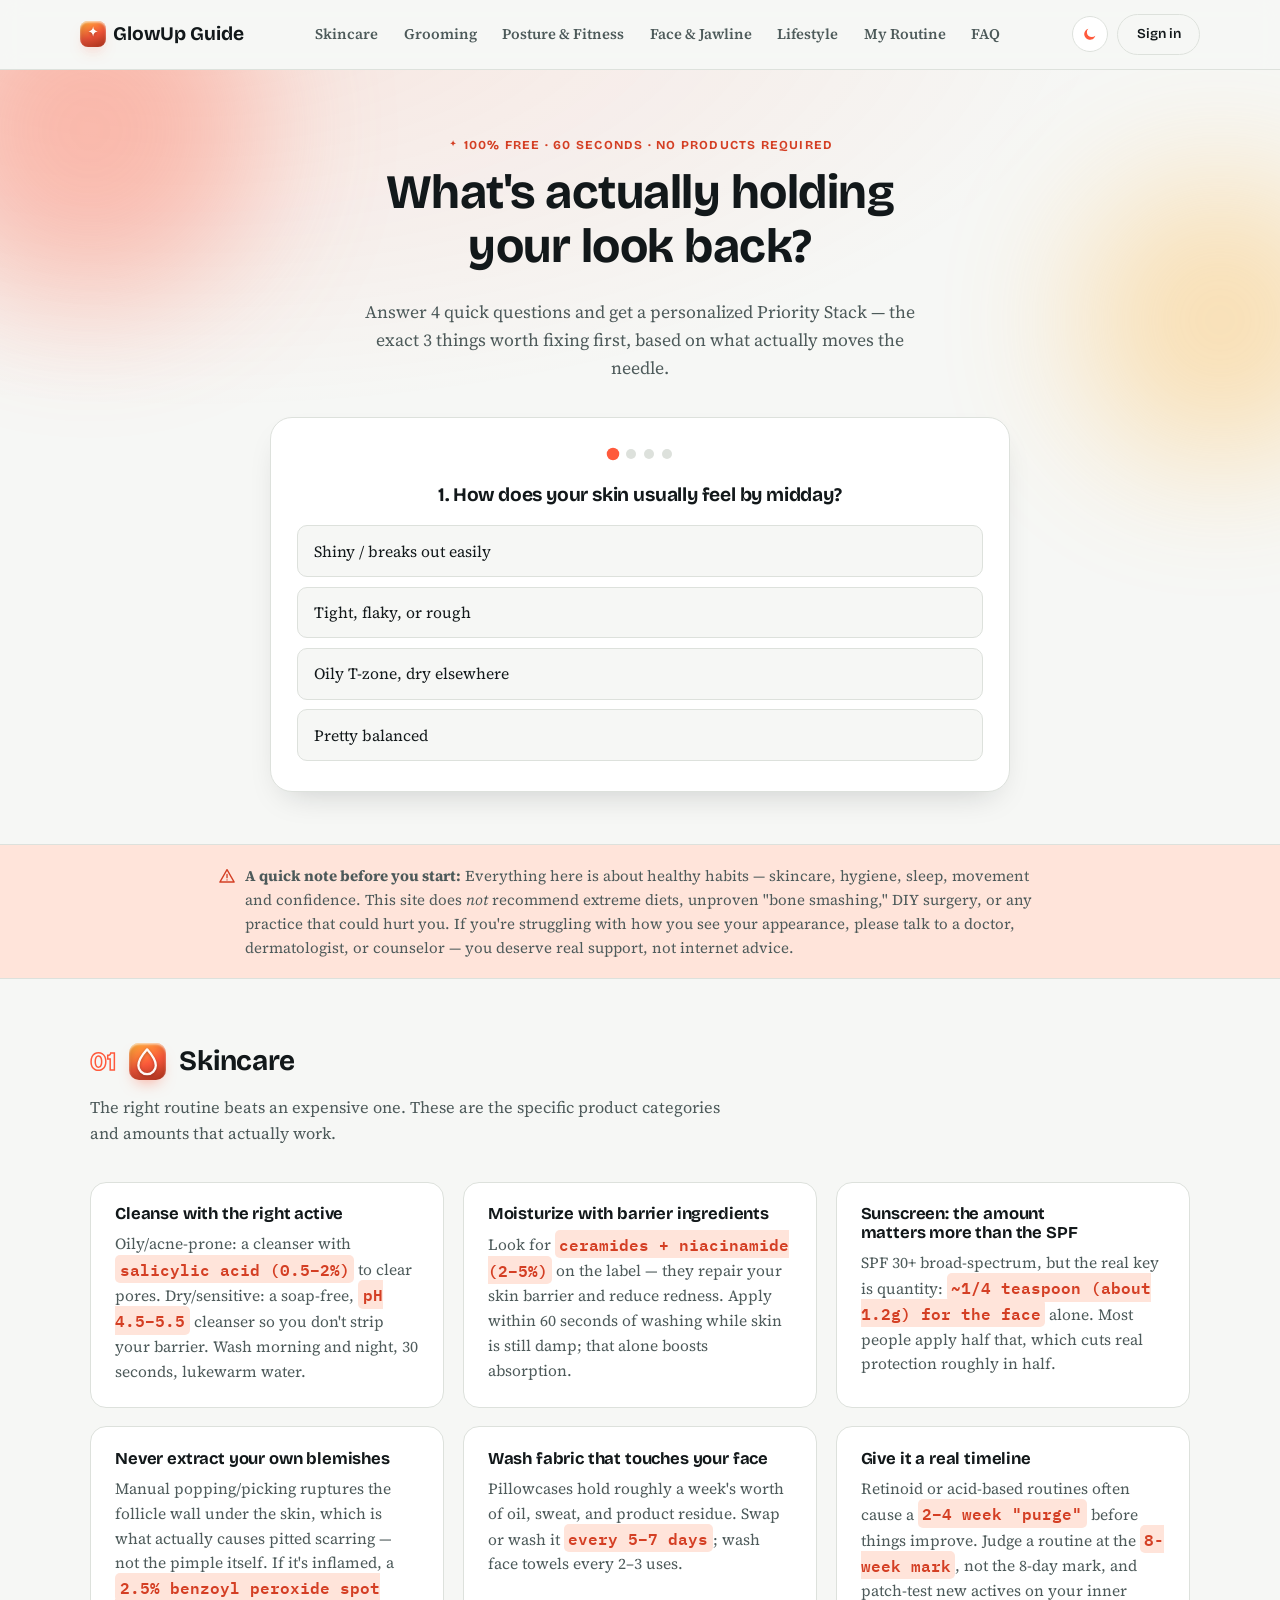
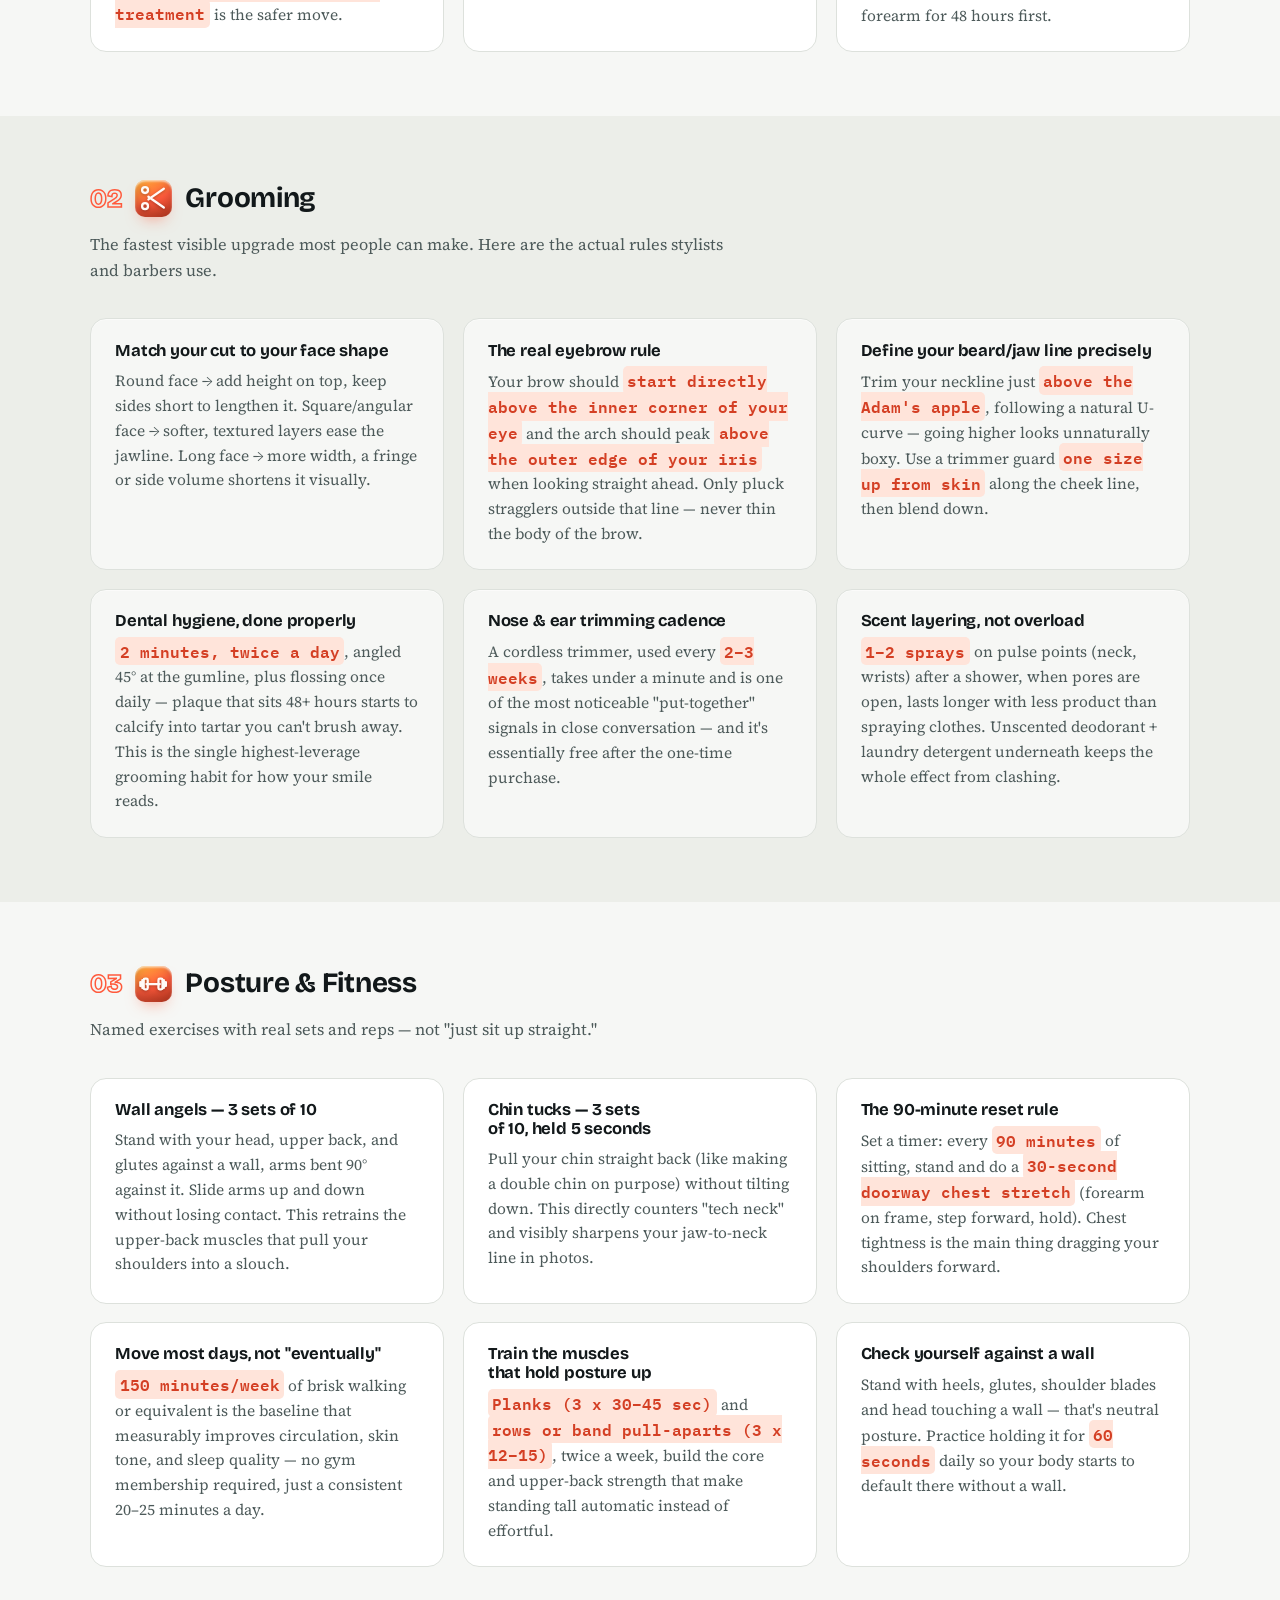
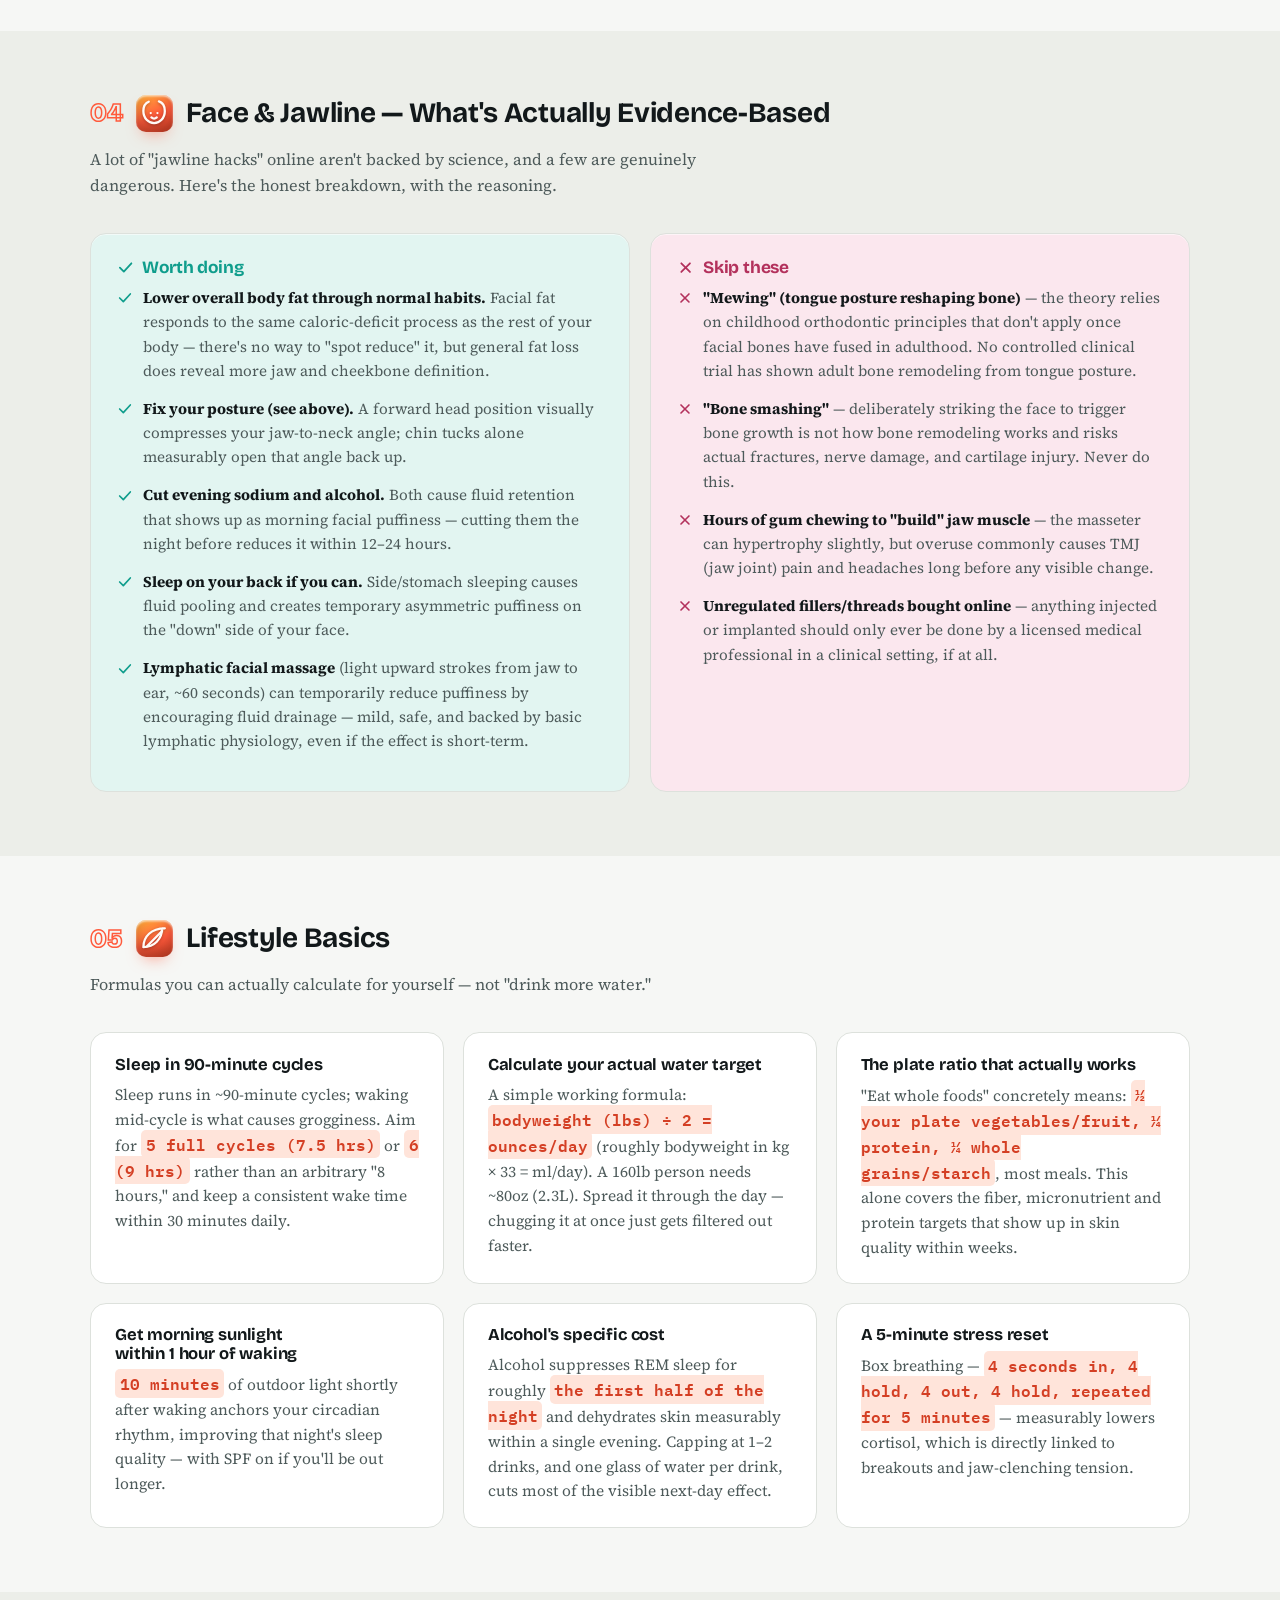
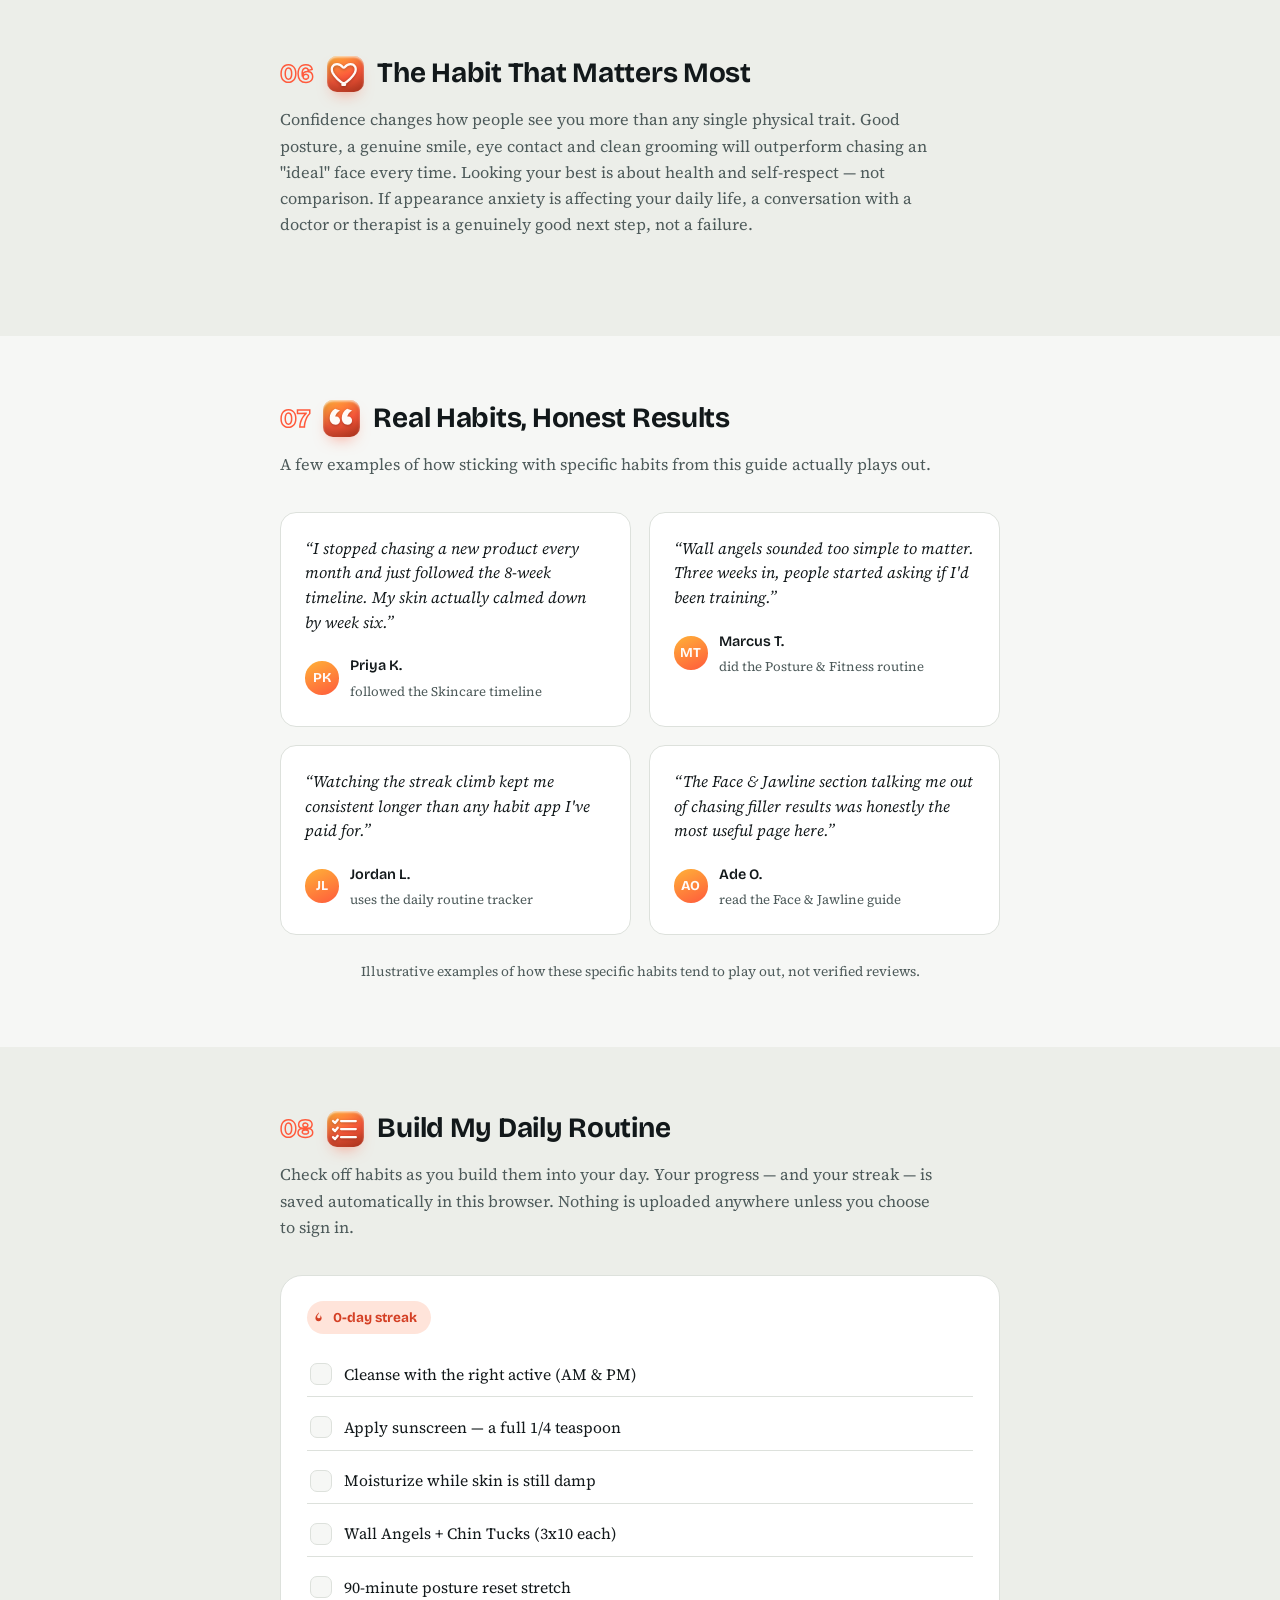
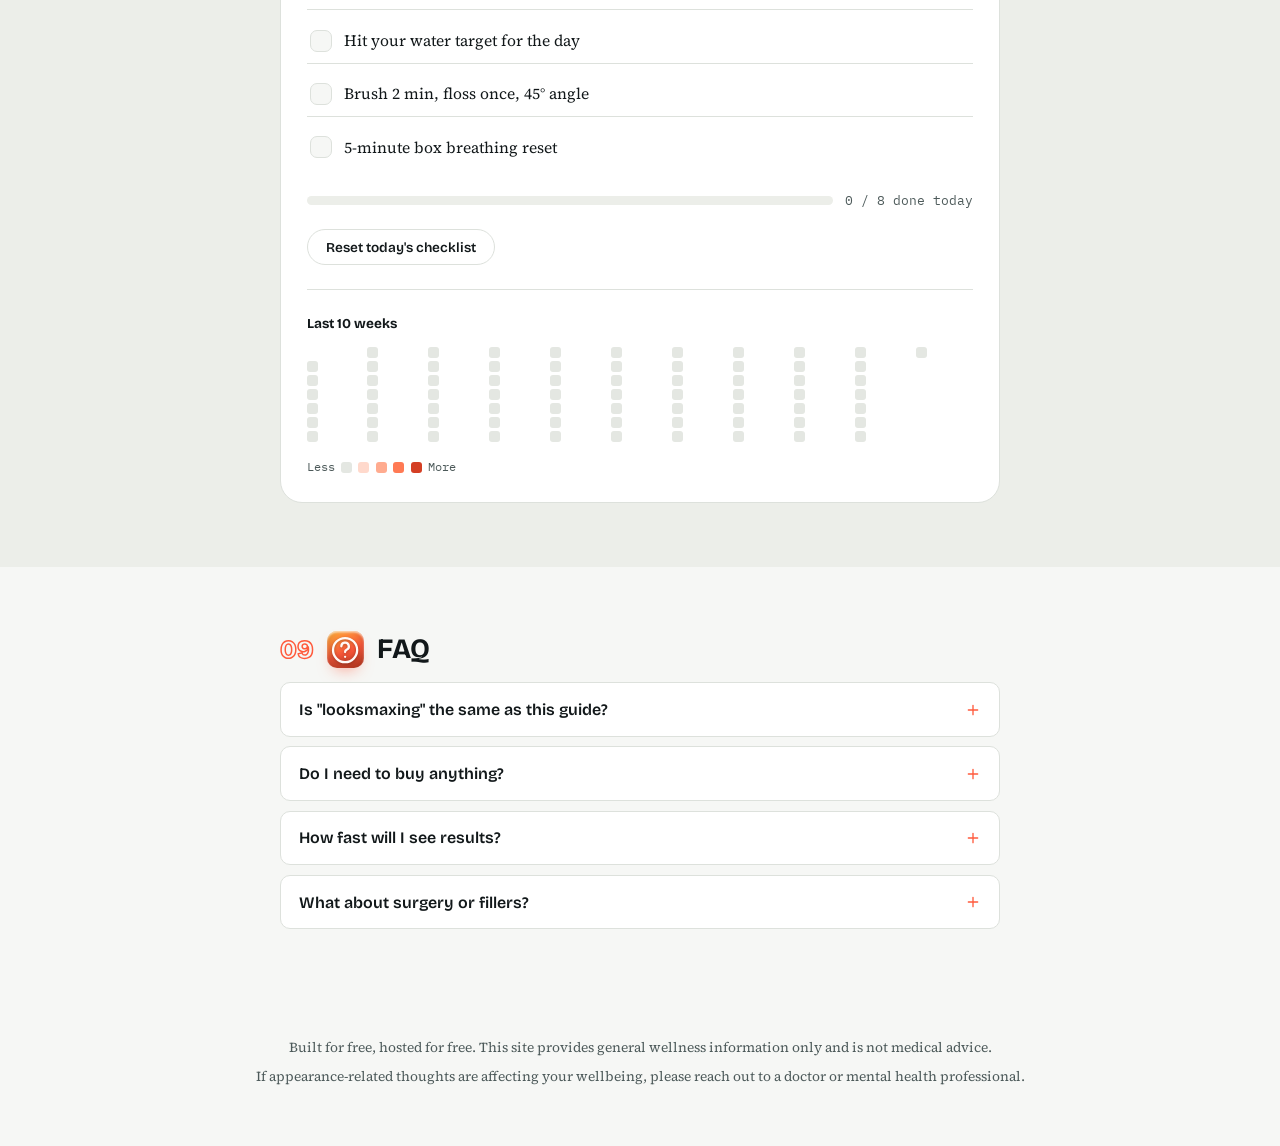
==== commit d1965797: "Add glossy icon tiles, testimonials, and a routine heatmap - Glossy "app-icon" tiles: gradient tile " ====
--- a/index.html
+++ b/index.html
@@ -32,11 +32,12 @@
   <symbol id="i-heart" viewBox="0 0 24 24" fill="none" stroke="currentColor" stroke-width="1.7" stroke-linecap="round" stroke-linejoin="round"><path d="M12 20s-7-4.5-9.3-9C1.2 7.8 2.6 4.5 6 4.5c2 0 3.4 1.1 4.2 2.3.4.6 1.2.6 1.6 0 .8-1.2 2.2-2.3 4.2-2.3 3.4 0 4.8 3.3 3.3 6.5-2.3 4.5-9.3 9-9.3 9z"/></symbol>
   <symbol id="i-list" viewBox="0 0 24 24" fill="none" stroke="currentColor" stroke-width="1.7" stroke-linecap="round" stroke-linejoin="round"><path d="M9 6h11M9 12h11M9 18h11"/><polyline points="3 6 4.5 7.5 6.5 5"/><polyline points="3 12 4.5 13.5 6.5 11"/><polyline points="3 18 4.5 19.5 6.5 17"/></symbol>
   <symbol id="i-help" viewBox="0 0 24 24" fill="none" stroke="currentColor" stroke-width="1.7" stroke-linecap="round" stroke-linejoin="round"><circle cx="12" cy="12" r="9"/><path d="M9.2 9.2a2.8 2.8 0 1 1 3.9 2.6c-.8.4-1.1.9-1.1 1.7"/><path d="M12 17h.01"/></symbol>
+  <symbol id="i-quote" viewBox="0 0 24 24" fill="currentColor"><path d="M7.5 5C4.9 6.6 3.5 9 3.5 12c0 3 1.9 5 4.4 5 1.9 0 3.3-1.4 3.3-3.2 0-1.7-1.2-3-2.8-3-.3 0-.6 0-.8.1.3-1.8 1.7-3.5 3.6-4.6L7.5 5zm9 0C13.9 6.6 12.5 9 12.5 12c0 3 1.9 5 4.4 5 1.9 0 3.3-1.4 3.3-3.2 0-1.7-1.2-3-2.8-3-.3 0-.6 0-.8.1.3-1.8 1.7-3.5 3.6-4.6L16.5 5z"/></symbol>
 </svg>
 
 <header class="site-header">
   <nav class="nav-wrap">
-    <a href="#top" class="brand"><svg class="icon"><use href="#i-spark"/></svg> GlowUp Guide</a>
+    <a href="#top" class="brand"><span class="icon-tile icon-tile-sm"><svg class="icon"><use href="#i-spark"/></svg></span> GlowUp Guide</a>
     <button class="nav-toggle" id="navToggle" aria-label="Toggle menu" aria-expanded="false">
       <span></span><span></span><span></span>
     </button>
@@ -154,7 +155,7 @@
 
   <section class="category" id="skincare">
     <div class="category-inner">
-      <h2><span class="tag">01</span> <span class="section-icon"><svg class="icon"><use href="#i-droplet"/></svg></span> Skincare</h2>
+      <h2><span class="tag">01</span> <span class="section-icon icon-tile"><svg class="icon"><use href="#i-droplet"/></svg></span> Skincare</h2>
       <p class="category-intro">The right routine beats an expensive one. These are the specific product categories and amounts that actually work.</p>
       <div class="card-grid">
         <article class="card">
@@ -187,7 +188,7 @@
 
   <section class="category alt" id="grooming">
     <div class="category-inner">
-      <h2><span class="tag">02</span> <span class="section-icon"><svg class="icon"><use href="#i-scissors"/></svg></span> Grooming</h2>
+      <h2><span class="tag">02</span> <span class="section-icon icon-tile"><svg class="icon"><use href="#i-scissors"/></svg></span> Grooming</h2>
       <p class="category-intro">The fastest visible upgrade most people can make. Here are the actual rules stylists and barbers use.</p>
       <div class="card-grid">
         <article class="card">
@@ -220,7 +221,7 @@
 
   <section class="category" id="fitness">
     <div class="category-inner">
-      <h2><span class="tag">03</span> <span class="section-icon"><svg class="icon"><use href="#i-dumbbell"/></svg></span> Posture &amp; Fitness</h2>
+      <h2><span class="tag">03</span> <span class="section-icon icon-tile"><svg class="icon"><use href="#i-dumbbell"/></svg></span> Posture &amp; Fitness</h2>
       <p class="category-intro">Named exercises with real sets and reps — not "just sit up straight."</p>
       <div class="card-grid">
         <article class="card">
@@ -253,7 +254,7 @@
 
   <section class="category alt" id="face">
     <div class="category-inner">
-      <h2><span class="tag">04</span> <span class="section-icon"><svg class="icon"><use href="#i-face"/></svg></span> Face &amp; Jawline — What's Actually Evidence-Based</h2>
+      <h2><span class="tag">04</span> <span class="section-icon icon-tile"><svg class="icon"><use href="#i-face"/></svg></span> Face &amp; Jawline — What's Actually Evidence-Based</h2>
       <p class="category-intro">
         A lot of "jawline hacks" online aren't backed by science, and a few are genuinely dangerous. Here's the honest breakdown, with the reasoning.
       </p>
@@ -283,7 +284,7 @@
 
   <section class="category" id="lifestyle">
     <div class="category-inner">
-      <h2><span class="tag">05</span> <span class="section-icon"><svg class="icon"><use href="#i-leaf"/></svg></span> Lifestyle Basics</h2>
+      <h2><span class="tag">05</span> <span class="section-icon icon-tile"><svg class="icon"><use href="#i-leaf"/></svg></span> Lifestyle Basics</h2>
       <p class="category-intro">Formulas you can actually calculate for yourself — not "drink more water."</p>
       <div class="card-grid">
         <article class="card">
@@ -316,7 +317,7 @@
 
   <section class="category alt" id="confidence">
     <div class="category-inner narrow">
-      <h2><span class="tag">06</span> <span class="section-icon"><svg class="icon"><use href="#i-heart"/></svg></span> The Habit That Matters Most</h2>
+      <h2><span class="tag">06</span> <span class="section-icon icon-tile"><svg class="icon"><use href="#i-heart"/></svg></span> The Habit That Matters Most</h2>
       <p class="category-intro">
         Confidence changes how people see you more than any single physical trait. Good posture, a genuine
         smile, eye contact and clean grooming will outperform chasing an "ideal" face every time. Looking
@@ -326,9 +327,47 @@
     </div>
   </section>
 
-  <section class="category" id="routine">
+  <section class="category" id="testimonials">
     <div class="category-inner narrow">
-      <h2><span class="tag">07</span> <span class="section-icon"><svg class="icon"><use href="#i-list"/></svg></span> Build My Daily Routine</h2>
+      <h2><span class="tag">07</span> <span class="section-icon icon-tile"><svg class="icon"><use href="#i-quote"/></svg></span> Real Habits, Honest Results</h2>
+      <p class="category-intro">A few examples of how sticking with specific habits from this guide actually plays out.</p>
+      <div class="testimonial-grid">
+        <article class="testimonial-card">
+          <p class="testimonial-quote">I stopped chasing a new product every month and just followed the 8-week timeline. My skin actually calmed down by week six.</p>
+          <div class="testimonial-attribution">
+            <span class="testimonial-avatar">PK</span>
+            <span><span class="testimonial-name">Priya K.</span><br><span class="testimonial-tag">followed the Skincare timeline</span></span>
+          </div>
+        </article>
+        <article class="testimonial-card">
+          <p class="testimonial-quote">Wall angels sounded too simple to matter. Three weeks in, people started asking if I'd been training.</p>
+          <div class="testimonial-attribution">
+            <span class="testimonial-avatar">MT</span>
+            <span><span class="testimonial-name">Marcus T.</span><br><span class="testimonial-tag">did the Posture &amp; Fitness routine</span></span>
+          </div>
+        </article>
+        <article class="testimonial-card">
+          <p class="testimonial-quote">Watching the streak climb kept me consistent longer than any habit app I've paid for.</p>
+          <div class="testimonial-attribution">
+            <span class="testimonial-avatar">JL</span>
+            <span><span class="testimonial-name">Jordan L.</span><br><span class="testimonial-tag">uses the daily routine tracker</span></span>
+          </div>
+        </article>
+        <article class="testimonial-card">
+          <p class="testimonial-quote">The Face &amp; Jawline section talking me out of chasing filler results was honestly the most useful page here.</p>
+          <div class="testimonial-attribution">
+            <span class="testimonial-avatar">AO</span>
+            <span><span class="testimonial-name">Ade O.</span><br><span class="testimonial-tag">read the Face &amp; Jawline guide</span></span>
+          </div>
+        </article>
+      </div>
+      <p class="testimonial-note">Illustrative examples of how these specific habits tend to play out, not verified reviews.</p>
+    </div>
+  </section>
+
+  <section class="category alt" id="routine">
+    <div class="category-inner narrow">
+      <h2><span class="tag">08</span> <span class="section-icon icon-tile"><svg class="icon"><use href="#i-list"/></svg></span> Build My Daily Routine</h2>
       <p class="category-intro">
         Check off habits as you build them into your day. Your progress — and your streak — is saved
         automatically in this browser. Nothing is uploaded anywhere unless you choose to sign in.
@@ -337,20 +376,33 @@
         <a href="login.html">Sign in</a> to sync this across your devices — completely optional.
       </p>
       <div class="routine-box">
-        <div class="streak-badge" id="streakBadge"><svg class="icon"><use href="#i-flame"/></svg> 0-day streak</div>
+        <div class="streak-badge" id="streakBadge"><span class="icon-tile icon-tile-sm"><svg class="icon"><use href="#i-flame"/></svg></span> 0-day streak</div>
         <ul id="routineList" class="routine-list"></ul>
         <div class="routine-progress">
           <div class="progress-bar"><div id="progressFill" class="progress-fill"></div></div>
           <span id="progressLabel">0 / 0 done today</span>
         </div>
         <button id="resetRoutine" class="btn btn-ghost small">Reset today's checklist</button>
-      </div>
-    </div>
-  </section>
-
-  <section class="category alt" id="faq">
+        <div class="heatmap-wrap">
+          <p class="heatmap-title">Last 10 weeks</p>
+          <div class="heatmap-grid" id="heatmapGrid"></div>
+          <div class="heatmap-legend">
+            <span>Less</span>
+            <span class="heatmap-cell" data-level="0"></span>
+            <span class="heatmap-cell" data-level="1"></span>
+            <span class="heatmap-cell" data-level="2"></span>
+            <span class="heatmap-cell" data-level="3"></span>
+            <span class="heatmap-cell" data-level="4"></span>
+            <span>More</span>
+          </div>
+        </div>
+      </div>
+    </div>
+  </section>
+
+  <section class="category" id="faq">
     <div class="category-inner narrow">
-      <h2><span class="tag">08</span> <span class="section-icon"><svg class="icon"><use href="#i-help"/></svg></span> FAQ</h2>
+      <h2><span class="tag">09</span> <span class="section-icon icon-tile"><svg class="icon"><use href="#i-help"/></svg></span> FAQ</h2>
       <div class="faq-list" id="faqList">
         <div class="faq-item">
           <button class="faq-question">Is "looksmaxing" the same as this guide? <svg class="icon"><use href="#i-plus"/></svg></button>
--- a/styles.css
+++ b/styles.css
@@ -24,6 +24,14 @@
   --radius-lg: 22px;
   --shadow: 0 14px 34px -16px rgba(18, 24, 26, 0.22);
   --ease: cubic-bezier(0.22, 1, 0.36, 1);
+  --card-highlight: rgba(255, 255, 255, 0.55);
+
+  /* Sequential heat ramp (single hue, light->dark) for the routine heatmap */
+  --heat-0: #e4e7e2;
+  --heat-1: #ffd9cc;
+  --heat-2: #ffab8f;
+  --heat-3: #ff7a54;
+  --heat-4: #d43f24;
 
   --font-display: "Bricolage Grotesque", "Arial Black", sans-serif;
   --font-body: "Source Serif 4", Georgia, "Times New Roman", serif;
@@ -86,7 +94,7 @@
   text-decoration: none; color: var(--ink);
   display: inline-flex; align-items: center; gap: 0.45rem;
 }
-.brand .icon { color: var(--accent); width: 1.15em; height: 1.15em; animation: sparkleSpin 9s linear infinite; }
+.brand .icon-tile-sm { animation: sparkleSpin 9s linear infinite; }
 @keyframes sparkleSpin { to { transform: rotate(360deg); } }
 
 .nav-links { list-style: none; display: flex; gap: 1.6rem; margin: 0; padding: 0; }
@@ -175,7 +183,7 @@
 
 .quiz-card {
   background: var(--surface); border: 1px solid var(--border); border-radius: var(--radius-lg);
-  box-shadow: var(--shadow); padding: 1.9rem 1.6rem; text-align: left;
+  box-shadow: inset 0 1px 0 var(--card-highlight), var(--shadow); padding: 1.9rem 1.6rem; text-align: left;
 }
 .quiz-progress { display: flex; gap: 8px; justify-content: center; margin-bottom: 1.6rem; }
 .quiz-progress .dot { width: 10px; height: 10px; border-radius: 50%; background: var(--border); transition: background 0.2s var(--ease), transform 0.2s var(--ease); }
@@ -255,9 +263,24 @@
   color: var(--border); line-height: 1; -webkit-text-stroke: 1.5px var(--accent);
   -webkit-text-fill-color: transparent;
 }
+/* Glossy "app-icon" tiles — a gradient tile + white glyph + emboss reads as a
+   more dimensional icon than a flat swatch, without needing rendered assets. */
+.icon-tile {
+  border-radius: 10px;
+  background: linear-gradient(155deg, var(--accent-2) 0%, var(--accent) 55%, var(--accent-dark) 100%);
+  box-shadow:
+    inset 0 1.5px 2px rgba(255, 255, 255, 0.65),
+    inset 0 -8px 14px rgba(0, 0, 0, 0.22),
+    0 8px 16px -8px color-mix(in srgb, var(--accent) 65%, transparent);
+  color: #fffaf7;
+  display: inline-flex; align-items: center; justify-content: center; flex-shrink: 0;
+}
+.icon-tile .icon { filter: drop-shadow(0 1px 1.5px rgba(0, 0, 0, 0.28)); }
+.icon-tile-sm { width: 1.6rem; height: 1.6rem; border-radius: 8px; }
+.icon-tile-sm .icon { width: 0.95em; height: 0.95em; }
+
 .section-icon {
-  width: 2.1rem; height: 2.1rem; border-radius: 10px; background: var(--accent-soft); color: var(--accent-dark);
-  display: inline-flex; align-items: center; justify-content: center; flex-shrink: 0;
+  width: 2.3rem; height: 2.3rem;
 }
 .section-icon .icon { width: 1.15em; height: 1.15em; }
 
@@ -266,9 +289,10 @@
 .card-grid { display: grid; grid-template-columns: repeat(auto-fit, minmax(270px, 1fr)); gap: 1.15rem; }
 .card {
   background: var(--surface); border: 1px solid var(--border); border-radius: var(--radius);
-  padding: 1.4rem 1.5rem; transition: transform 0.2s var(--ease), box-shadow 0.2s var(--ease), border-color 0.2s var(--ease);
-}
-.card:hover { transform: translateY(-4px); box-shadow: var(--shadow); border-color: color-mix(in srgb, var(--accent) 35%, var(--border)); }
+  padding: 1.4rem 1.5rem; box-shadow: inset 0 1px 0 var(--card-highlight);
+  transition: transform 0.2s var(--ease), box-shadow 0.2s var(--ease), border-color 0.2s var(--ease);
+}
+.card:hover { transform: translateY(-4px); box-shadow: inset 0 1px 0 var(--card-highlight), var(--shadow); border-color: color-mix(in srgb, var(--accent) 35%, var(--border)); }
 .category.alt .card { background: var(--bg); }
 .card h3 { font-family: var(--font-display); font-size: 1.04rem; margin-bottom: 0.55rem; font-weight: 700; }
 .card p { font-family: var(--font-body); color: var(--ink-soft); font-size: 0.97rem; margin: 0; }
@@ -277,9 +301,10 @@
 .two-col { display: grid; grid-template-columns: 1fr 1fr; gap: 1.3rem; }
 .pane {
   border-radius: var(--radius); padding: 1.5rem 1.6rem; border: 1px solid var(--border);
+  box-shadow: inset 0 1px 0 var(--card-highlight);
   transition: transform 0.2s var(--ease), box-shadow 0.2s var(--ease);
 }
-.pane:hover { transform: translateY(-4px); box-shadow: var(--shadow); }
+.pane:hover { transform: translateY(-4px); box-shadow: inset 0 1px 0 var(--card-highlight), var(--shadow); }
 .pane.good { background: var(--good-bg); }
 .pane.caution { background: var(--caution-bg); }
 .pane h3 { font-family: var(--font-display); font-size: 1.08rem; display: flex; align-items: center; gap: 0.5em; }
@@ -293,13 +318,15 @@
 .pane li strong { color: var(--ink); background: none; padding: 0; font-family: var(--font-body); font-weight: 700; }
 
 /* ---------- Routine ---------- */
-.routine-box { background: var(--surface); border: 1px solid var(--border); border-radius: var(--radius-lg); padding: 1.6rem; }
+.routine-box {
+  background: var(--surface); border: 1px solid var(--border); border-radius: var(--radius-lg);
+  padding: 1.6rem; box-shadow: inset 0 1px 0 var(--card-highlight);
+}
 .streak-badge {
-  display: inline-flex; align-items: center; gap: 0.4em; font-family: var(--font-display);
+  display: inline-flex; align-items: center; gap: 0.5em; font-family: var(--font-display);
   font-size: 0.85rem; font-weight: 700; background: var(--accent-soft); color: var(--accent-dark);
-  padding: 0.4rem 0.9rem; border-radius: 999px; margin-bottom: 1.1rem;
-}
-.streak-badge .icon { color: var(--accent); }
+  padding: 0.35rem 0.9rem 0.35rem 0.35rem; border-radius: 999px; margin-bottom: 1.1rem;
+}
 @keyframes pulseBadge { 0% { transform: scale(1); } 50% { transform: scale(1.12); } 100% { transform: scale(1); } }
 .streak-badge.bump { animation: pulseBadge 0.4s var(--ease); }
 
@@ -379,6 +406,8 @@
     --good: #4fd6c0; --good-bg: #123330;
     --caution: #ff8fb0; --caution-bg: #3a1626;
     --border: #263030; --shadow: 0 14px 34px -16px rgba(0, 0, 0, 0.55);
+    --card-highlight: rgba(255, 255, 255, 0.06);
+    --heat-0: #201a16; --heat-1: #3d2318; --heat-2: #6b3420; --heat-3: #b8552c; --heat-4: #ffb238;
   }
   :root:not([data-theme="light"]) .btn-primary { color: #17140f; }
 }
@@ -389,12 +418,14 @@
   --good: #4fd6c0; --good-bg: #123330;
   --caution: #ff8fb0; --caution-bg: #3a1626;
   --border: #263030; --shadow: 0 14px 34px -16px rgba(0, 0, 0, 0.55);
+  --card-highlight: rgba(255, 255, 255, 0.06);
+  --heat-0: #201a16; --heat-1: #3d2318; --heat-2: #6b3420; --heat-3: #b8552c; --heat-4: #ffb238;
 }
 :root[data-theme="dark"] .btn-primary { color: #17140f; }
 
 @media (prefers-reduced-motion: reduce) {
   .reveal, .hero-inner > *, .quiz-question, .result-list li { opacity: 1 !important; transform: none !important; animation: none !important; transition: none !important; }
-  .blob, .brand .icon { animation: none; }
+  .blob, .brand .icon-tile-sm { animation: none; }
   .card, .pane, .btn, .theme-toggle, .check-box { transition: none; }
 }
 
@@ -403,7 +434,7 @@
 
 .auth-card {
   background: var(--surface); border: 1px solid var(--border); border-radius: var(--radius-lg);
-  box-shadow: var(--shadow); padding: 1.9rem 1.6rem; text-align: left;
+  box-shadow: inset 0 1px 0 var(--card-highlight), var(--shadow); padding: 1.9rem 1.6rem; text-align: left;
 }
 .auth-tabs { display: flex; gap: 0.5rem; margin-bottom: 1.5rem; border-bottom: 1px solid var(--border); }
 .auth-tab {
@@ -441,3 +472,59 @@
 
 .auth-back { text-align: center; margin-top: 1.6rem; font-family: var(--font-display); font-size: 0.9rem; font-weight: 600; }
 .auth-back a { text-decoration: none; display: inline-flex; align-items: center; gap: 0.4em; }
+
+/* ---------- Testimonials ---------- */
+.testimonial-grid {
+  display: grid; grid-template-columns: repeat(auto-fit, minmax(260px, 1fr)); gap: 1.15rem;
+}
+.testimonial-card {
+  background: var(--surface); border: 1px solid var(--border); border-radius: var(--radius);
+  padding: 1.4rem 1.5rem; box-shadow: inset 0 1px 0 var(--card-highlight);
+  transition: transform 0.2s var(--ease), box-shadow 0.2s var(--ease);
+}
+.testimonial-card:hover { transform: translateY(-4px); box-shadow: inset 0 1px 0 var(--card-highlight), var(--shadow); }
+.testimonial-quote {
+  font-family: var(--font-body); font-style: italic; color: var(--ink); font-size: 1rem;
+  margin: 0 0 1.1rem; line-height: 1.55;
+}
+.testimonial-quote::before { content: "\201C"; }
+.testimonial-quote::after { content: "\201D"; }
+.testimonial-attribution { display: flex; align-items: center; gap: 0.7rem; }
+.testimonial-avatar {
+  width: 2.1rem; height: 2.1rem; border-radius: 50%; flex-shrink: 0;
+  background: linear-gradient(155deg, var(--accent-2) 0%, var(--accent) 100%);
+  color: #fffaf7; font-family: var(--font-display); font-weight: 700; font-size: 0.85rem;
+  display: flex; align-items: center; justify-content: center;
+}
+.testimonial-name { font-family: var(--font-display); font-weight: 600; font-size: 0.9rem; color: var(--ink); }
+.testimonial-tag { font-family: var(--font-body); font-size: 0.82rem; color: var(--ink-soft); }
+.testimonial-note {
+  font-family: var(--font-body); font-size: 0.85rem; color: var(--ink-soft); text-align: center;
+  max-width: 640px; margin: 1.6rem auto 0;
+}
+
+/* ---------- Routine heatmap ---------- */
+.heatmap-wrap { margin-top: 1.5rem; padding-top: 1.4rem; border-top: 1px solid var(--border); }
+.heatmap-title {
+  font-family: var(--font-display); font-size: 0.85rem; font-weight: 700; color: var(--ink);
+  margin: 0 0 0.8rem;
+}
+.heatmap-grid {
+  display: grid; grid-auto-flow: column; grid-template-rows: repeat(7, 1fr);
+  gap: 3px; overflow-x: auto; padding-bottom: 0.3rem;
+}
+.heatmap-cell {
+  width: 11px; height: 11px; border-radius: 3px; background: var(--heat-0);
+  cursor: default; transition: transform 0.1s var(--ease);
+}
+.heatmap-cell:hover { transform: scale(1.35); }
+.heatmap-cell[data-level="1"] { background: var(--heat-1); }
+.heatmap-cell[data-level="2"] { background: var(--heat-2); }
+.heatmap-cell[data-level="3"] { background: var(--heat-3); }
+.heatmap-cell[data-level="4"] { background: var(--heat-4); }
+.heatmap-legend {
+  display: flex; align-items: center; gap: 0.4rem; margin-top: 0.7rem;
+  font-family: var(--font-mono); font-size: 0.72rem; color: var(--ink-soft);
+}
+.heatmap-legend .heatmap-cell { cursor: default; }
+.heatmap-legend .heatmap-cell:hover { transform: none; }
